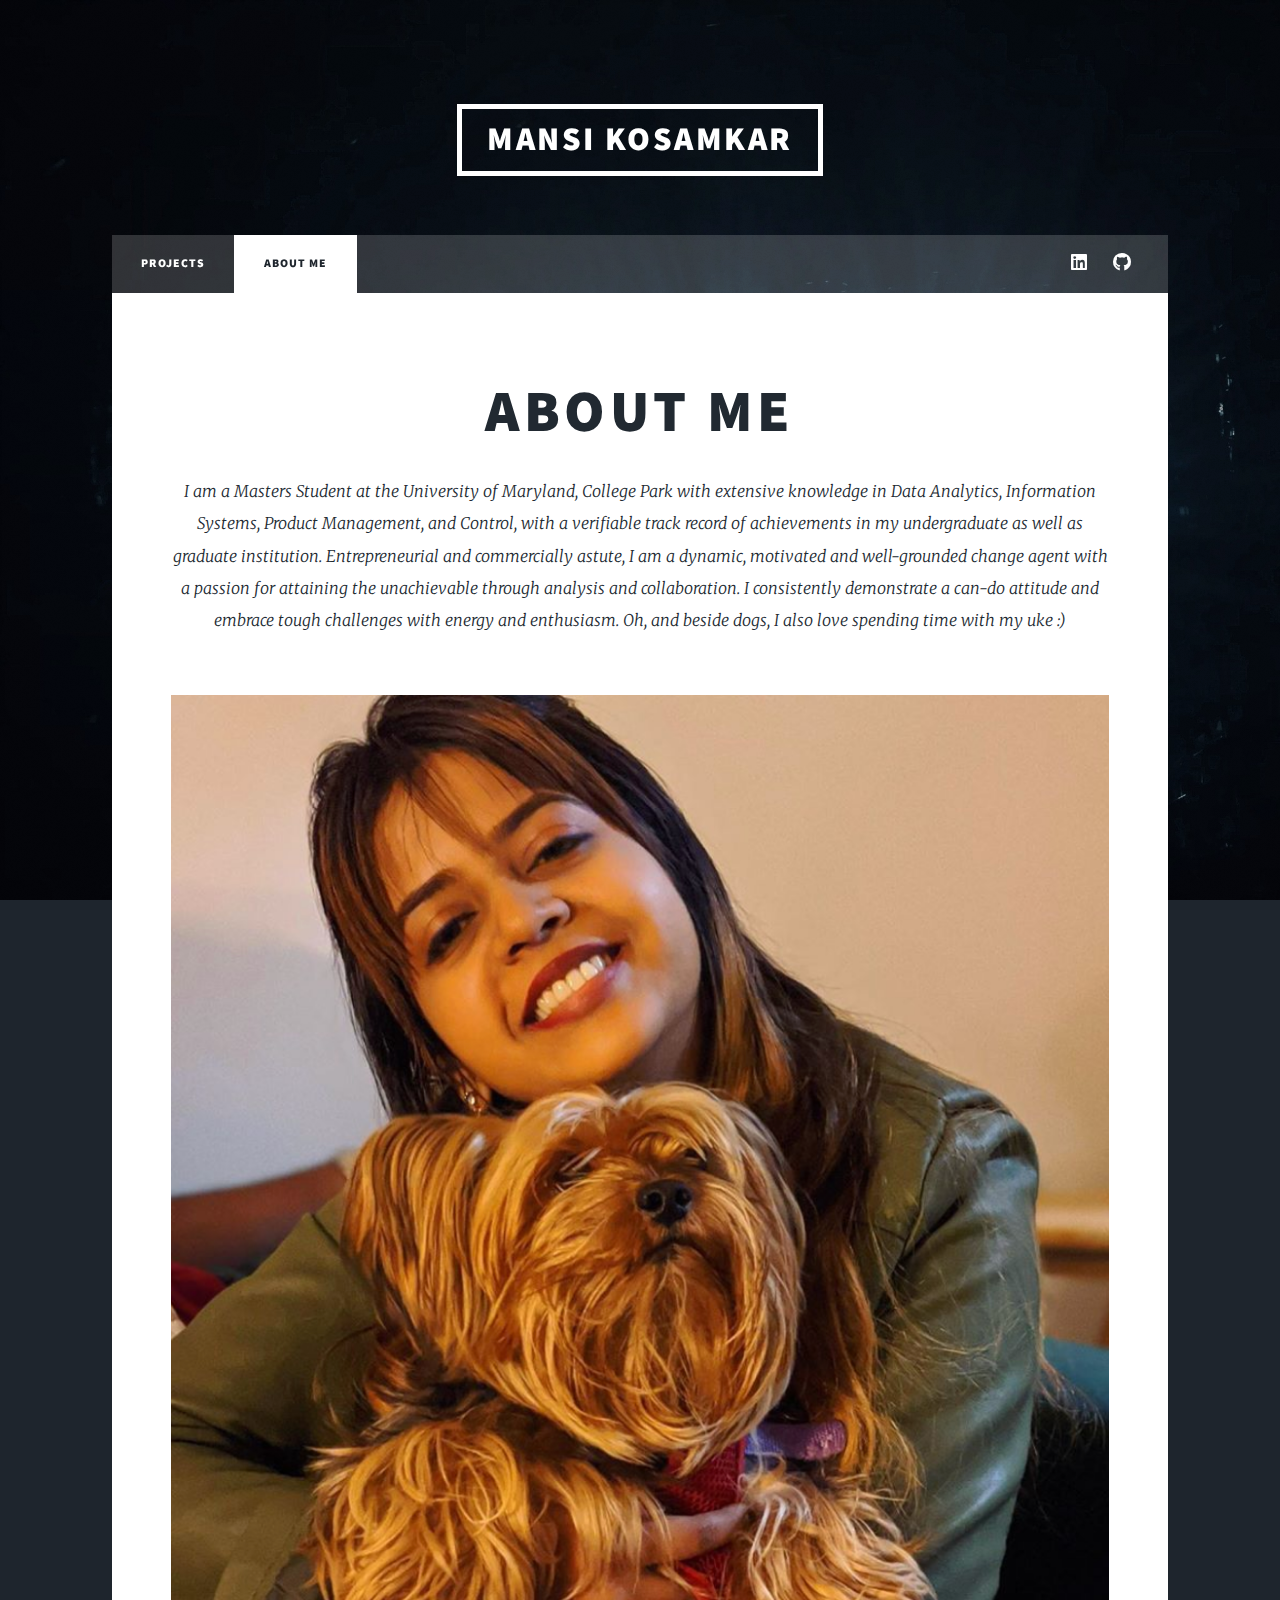
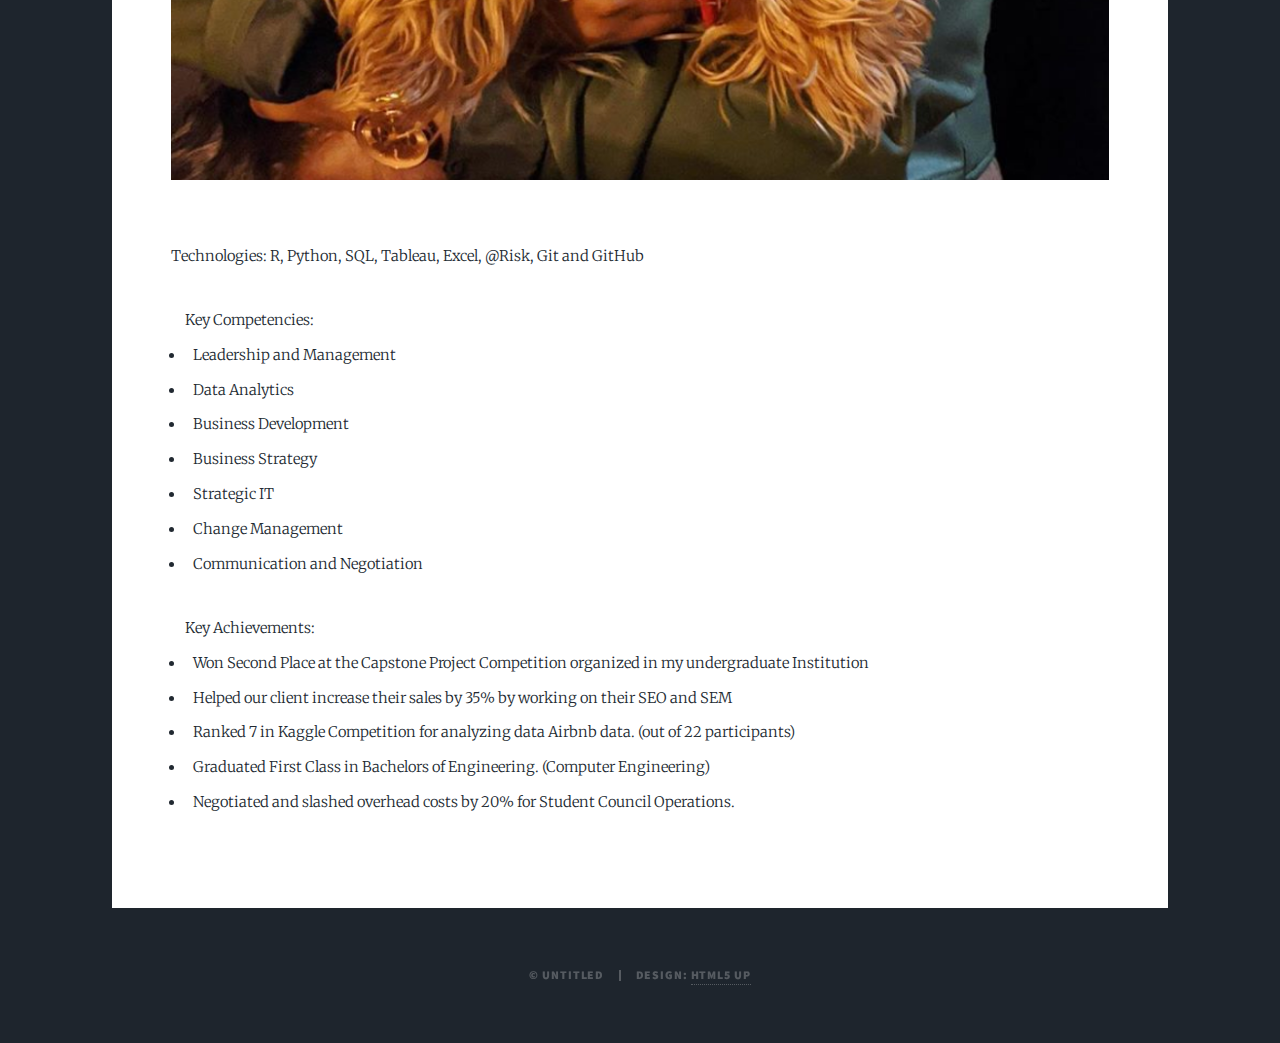
==== aboutme.html @ 4fe630ab "Moving files outside of folder" ====
<!DOCTYPE HTML>
<!--
	Massively by HTML5 UP
	html5up.net | @ajlkn
	Free for personal and commercial use under the CCA 3.0 license (html5up.net/license)
-->
<html>
	<head>
		<title>About Me</title>
		<meta charset="utf-8" />
		<meta name="viewport" content="width=device-width, initial-scale=1, user-scalable=no" />
		<link rel="stylesheet" href="assets/css/main.css" />
		<noscript><link rel="stylesheet" href="assets/css/noscript.css" /></noscript>
	</head>
	<body class="is-preload">

		<!-- Wrapper -->
			<div id="wrapper">

				<!-- Header -->
					<header id="header">
						<a href="index.html" class="logo">Mansi Kosamkar</a>
					</header>

				<!-- Nav -->
					<nav id="nav">
						<ul class="links">
							<li><a href="index.html">Projects</a></li>
							<li class="active"><a href="aboutme.html">About Me</a></li>
							
						</ul>
						<ul class="icons">
							
							<li><a href="https://www.linkedin.com/in/mansi-kosamkar/" class="icon brands fa-linkedin"><span class="label">LinkedIn</span></a></li>
							<li><a href="https://github.com/kosamkarmansi" class="icon brands fa-github"><span class="label">GitHub</span></a></li>
						</ul>
					</nav>

				<!-- Main -->
					<div id="main">

						<!-- Post -->
							<section class="post">
								<header class="major">
									
									<h1>About Me<br />
									</h1>
									<p>I am a Masters Student at the University of Maryland, College Park with extensive knowledge in Data Analytics, Information Systems, Product Management, and Control, with a verifiable track record of achievements in my undergraduate as well as graduate institution.

									Entrepreneurial and commercially astute, I am a dynamic, motivated and well-grounded change agent with a passion for attaining the unachievable through analysis and collaboration.
										
									I consistently demonstrate a can-do attitude and embrace tough challenges with energy and enthusiasm. Oh, and beside dogs, I also love spending time with my uke :)</p>
										
									</p>
								</header>
								<div class="image main"><img src="images/pic07.png" alt=""  /></div>
								<p>
									Technologies:
									R, Python, SQL, Tableau, Excel, @Risk, Git and GitHub</br>

									<ul>
										Key Competencies:
									<li>Leadership and Management</li>
									<li>Data Analytics</li>
									<li>Business Development</li>
									<li>Business Strategy</li>
									<li>Strategic IT</li>
									<li>Change Management</li>
									<li>Communication and Negotiation</li>
									</ul>

								

									<ul>
									Key Achievements:</br>
									<li>Won Second Place at the Capstone Project Competition organized in my undergraduate Institution</li>
									<li>Helped our client increase their sales by 35% by working on their SEO and SEM </li>
									<li>Ranked 7 in Kaggle Competition for analyzing data Airbnb data. (out of 22 participants)</li>
									<li>Graduated First Class in Bachelors of Engineering. (Computer Engineering)</li>
									<li>Negotiated and slashed overhead costs by 20% for Student Council Operations.</li>
									
									</ul>
									
									</p>
							</section>

					</div>

				<!-- Footer -->
					<footer id="footer">
						
					</footer>

				<!-- Copyright -->
					<div id="copyright">
						<ul><li>&copy; Untitled</li><li>Design: <a href="https://html5up.net">HTML5 UP</a></li></ul>
					</div>

			</div>

		<!-- Scripts -->
			<script src="assets/js/jquery.min.js"></script>
			<script src="assets/js/jquery.scrollex.min.js"></script>
			<script src="assets/js/jquery.scrolly.min.js"></script>
			<script src="assets/js/browser.min.js"></script>
			<script src="assets/js/breakpoints.min.js"></script>
			<script src="assets/js/util.js"></script>
			<script src="assets/js/main.js"></script>

	</body>
</html>
---- assets/css/main.css ----
@import url(fontawesome-all.min.css);
@import url("https://fonts.googleapis.com/css?family=Merriweather:300,700,300italic,700italic|Source+Sans+Pro:900");

/*
	Massively by HTML5 UP
	html5up.net | @ajlkn
	Free for personal and commercial use under the CCA 3.0 license (html5up.net/license)
*/

html, body, div, span, applet, object,
iframe, h1, h2, h3, h4, h5, h6, p, blockquote,
pre, a, abbr, acronym, address, big, cite,
code, del, dfn, em, img, ins, kbd, q, s, samp,
small, strike, strong, sub, sup, tt, var, b,
u, i, center, dl, dt, dd, ol, ul, li, fieldset,
form, label, legend, table, caption, tbody,
tfoot, thead, tr, th, td, article, aside,
canvas, details, embed, figure, figcaption,
footer, header, hgroup, menu, nav, output, ruby,
section, summary, time, mark, audio, video {
	margin: 0;
	padding: 0;
	border: 0;
	font-size: 100%;
	font: inherit;
	vertical-align: baseline;}

article, aside, details, figcaption, figure,
footer, header, hgroup, menu, nav, section {
	display: block;}

body {
	line-height: 1;
}

ol, ul {
	list-style: none;
}

blockquote, q {
	quotes: none;
}

	blockquote:before, blockquote:after, q:before, q:after {
		content: '';
		content: none;
	}

table {
	border-collapse: collapse;
	border-spacing: 0;
}

body {
	-webkit-text-size-adjust: none;
}

mark {
	background-color: transparent;
	color: inherit;
}

input::-moz-focus-inner {
	border: 0;
	padding: 0;
}

input, select, textarea {
	-moz-appearance: none;
	-webkit-appearance: none;
	-ms-appearance: none;
	appearance: none;
}

/* Basic */

	@-ms-viewport {
		width: device-width;
	}

	body {
		-ms-overflow-style: scrollbar;
	}

	@media screen and (max-width: 480px) {

		html, body {
			min-width: 320px;
		}

	}

	html {
		box-sizing: border-box;
	}

	*, *:before, *:after {
		box-sizing: inherit;
	}

	body {
		background-color: #1e252d;
	}

		body.is-preload *, body.is-preload *:before, body.is-preload *:after {
			-moz-animation: none !important;
			-webkit-animation: none !important;
			-ms-animation: none !important;
			animation: none !important;
			-moz-transition: none !important;
			-webkit-transition: none !important;
			-ms-transition: none !important;
			transition: none !important;
		}

/* Type */

	html {
		font-size: 16pt;
	}

		@media screen and (max-width: 1680px) {

			html {
				font-size: 12pt;
			}

		}

		@media screen and (max-width: 1280px) {

			html {
				font-size: 11pt;
			}

		}

		@media screen and (max-width: 360px) {

			html {
				font-size: 10pt;
			}

		}

	body {
		color: #212931;
	}

	body, input, select, textarea {
		font-family: "Merriweather", Georgia, serif;
		font-weight: 300;
		font-size: 1rem;
		line-height: 2.375;
	}

	a {
		-moz-transition: color 0.2s ease-in-out, background-color 0.2s ease-in-out, border-color 0.2s ease-in-out, box-shadow 0.2s ease-in-out;
		-webkit-transition: color 0.2s ease-in-out, background-color 0.2s ease-in-out, border-color 0.2s ease-in-out, box-shadow 0.2s ease-in-out;
		-ms-transition: color 0.2s ease-in-out, background-color 0.2s ease-in-out, border-color 0.2s ease-in-out, box-shadow 0.2s ease-in-out;
		transition: color 0.2s ease-in-out, background-color 0.2s ease-in-out, border-color 0.2s ease-in-out, box-shadow 0.2s ease-in-out;
		border-bottom: dotted 1px;
		text-decoration: none;
	}

		a:hover {
			border-bottom-color: transparent;
		}

	strong, b {
		font-weight: 600;
	}

	em, i {
		font-style: italic;
	}

	p {
		text-align: justify;
		margin: 0 0 2rem 0;
	}

	h1, h2, h3, h4, h5, h6 {
		font-family: "Source Sans Pro", Helvetica, sans-serif;
		font-weight: 900;
		line-height: 1.5;
		letter-spacing: 0.075em;
		text-transform: uppercase;
		margin: 0 0 1rem 0;
	}

		h1 a, h2 a, h3 a, h4 a, h5 a, h6 a {
			border-bottom: 0;
			color: inherit;
			text-decoration: none;
		}

	h1 {
		font-size: 4rem;
		line-height: 1.1;
		margin: 0 0 2rem 0;
	}

	h2 {
		font-size: 1.75rem;
		line-height: 1.3;
		margin: 0 0 1.5rem 0;
	}

	h3 {
		font-size: 1.25rem;
		margin: 0 0 1.5rem 0;
	}

	h4 {
		font-size: 1rem;
	}

	h5 {
		font-size: 0.9rem;
	}

	h6 {
		font-size: 0.8rem;
	}

	sub {
		font-size: 0.8rem;
		position: relative;
		top: 0.5rem;
	}

	sup {
		font-size: 0.8rem;
		position: relative;
		top: -0.5rem;
	}

	blockquote {
		border-left: solid 4px;
		font-style: italic;
		margin: 0 0 2rem 0;
		padding: 0.5rem 0 0.5rem 2rem;
	}

	code {
		border: solid 2px;
		font-family: "Courier New", monospace;
		font-size: 0.9rem;
		margin: 0 0.25rem;
		padding: 0.25rem 0.65rem;
	}

	pre {
		-webkit-overflow-scrolling: touch;
		font-family: "Courier New", monospace;
		font-size: 0.9rem;
		margin: 0 0 2rem 0;
	}

		pre code {
			display: block;
			line-height: 1.75;
			padding: 1rem 1.5rem;
			overflow-x: auto;
		}

	hr {
		border: 0;
		border-bottom: solid 2px;
		margin: 3rem 0;
	}

		hr.major {
			margin: 5rem 0;
		}

	.align-left {
		text-align: left;
	}

	.align-center {
		text-align: center;
	}

	.align-right {
		text-align: right;
	}

	input, select, textarea {
		color: #212931;
	}

	a {
		color: #212931;
		border-bottom-color: rgba(33, 41, 49, 0.5);
	}

		a:hover {
			border-bottom-color: transparent;
			color: #18bfef !important;
		}

	strong, b {
		color: #212931;
	}

	h1, h2, h3, h4, h5, h6 {
		color: #212931;
	}

	blockquote {
		border-left-color: #eeeeee;
	}

	code {
		background: rgba(220, 220, 220, 0.25);
		border-color: #eeeeee;
	}

	hr {
		border-bottom-color: #eeeeee;
	}

/* Row */

	.row {
		display: flex;
		flex-wrap: wrap;
		box-sizing: border-box;
		align-items: stretch;
	}

		.row > * {
			box-sizing: border-box;
		}

		.row.gtr-uniform > * > :last-child {
			margin-bottom: 0;
		}

		.row.aln-left {
			justify-content: flex-start;
		}

		.row.aln-center {
			justify-content: center;
		}

		.row.aln-right {
			justify-content: flex-end;
		}

		.row.aln-top {
			align-items: flex-start;
		}

		.row.aln-middle {
			align-items: center;
		}

		.row.aln-bottom {
			align-items: flex-end;
		}

		.row > .imp {
			order: -1;
		}

		.row > .col-1 {
			width: 8.33333%;
		}

		.row > .off-1 {
			margin-left: 8.33333%;
		}

		.row > .col-2 {
			width: 16.66667%;
		}

		.row > .off-2 {
			margin-left: 16.66667%;
		}

		.row > .col-3 {
			width: 25%;
		}

		.row > .off-3 {
			margin-left: 25%;
		}

		.row > .col-4 {
			width: 33.33333%;
		}

		.row > .off-4 {
			margin-left: 33.33333%;
		}

		.row > .col-5 {
			width: 41.66667%;
		}

		.row > .off-5 {
			margin-left: 41.66667%;
		}

		.row > .col-6 {
			width: 50%;
		}

		.row > .off-6 {
			margin-left: 50%;
		}

		.row > .col-7 {
			width: 58.33333%;
		}

		.row > .off-7 {
			margin-left: 58.33333%;
		}

		.row > .col-8 {
			width: 66.66667%;
		}

		.row > .off-8 {
			margin-left: 66.66667%;
		}

		.row > .col-9 {
			width: 75%;
		}

		.row > .off-9 {
			margin-left: 75%;
		}

		.row > .col-10 {
			width: 83.33333%;
		}

		.row > .off-10 {
			margin-left: 83.33333%;
		}

		.row > .col-11 {
			width: 91.66667%;
		}

		.row > .off-11 {
			margin-left: 91.66667%;
		}

		.row > .col-12 {
			width: 100%;
		}

		.row > .off-12 {
			margin-left: 100%;
		}

		.row.gtr-0 {
			margin-top: 0;
			margin-left: 0rem;
		}

			.row.gtr-0 > * {
				padding: 0 0 0 0rem;
			}

			.row.gtr-0.gtr-uniform {
				margin-top: 0rem;
			}

				.row.gtr-0.gtr-uniform > * {
					padding-top: 0rem;
				}

		.row.gtr-25 {
			margin-top: 0;
			margin-left: -0.375rem;
		}

			.row.gtr-25 > * {
				padding: 0 0 0 0.375rem;
			}

			.row.gtr-25.gtr-uniform {
				margin-top: -0.375rem;
			}

				.row.gtr-25.gtr-uniform > * {
					padding-top: 0.375rem;
				}

		.row.gtr-50 {
			margin-top: 0;
			margin-left: -0.75rem;
		}

			.row.gtr-50 > * {
				padding: 0 0 0 0.75rem;
			}

			.row.gtr-50.gtr-uniform {
				margin-top: -0.75rem;
			}

				.row.gtr-50.gtr-uniform > * {
					padding-top: 0.75rem;
				}

		.row {
			margin-top: 0;
			margin-left: -1.5rem;
		}

			.row > * {
				padding: 0 0 0 1.5rem;
			}

			.row.gtr-uniform {
				margin-top: -1.5rem;
			}

				.row.gtr-uniform > * {
					padding-top: 1.5rem;
				}

		.row.gtr-150 {
			margin-top: 0;
			margin-left: -2.25rem;
		}

			.row.gtr-150 > * {
				padding: 0 0 0 2.25rem;
			}

			.row.gtr-150.gtr-uniform {
				margin-top: -2.25rem;
			}

				.row.gtr-150.gtr-uniform > * {
					padding-top: 2.25rem;
				}

		.row.gtr-200 {
			margin-top: 0;
			margin-left: -3rem;
		}

			.row.gtr-200 > * {
				padding: 0 0 0 3rem;
			}

			.row.gtr-200.gtr-uniform {
				margin-top: -3rem;
			}

				.row.gtr-200.gtr-uniform > * {
					padding-top: 3rem;
				}

		@media screen and (max-width: 1680px) {

			.row {
				display: flex;
				flex-wrap: wrap;
				box-sizing: border-box;
				align-items: stretch;
			}

				.row > * {
					box-sizing: border-box;
				}

				.row.gtr-uniform > * > :last-child {
					margin-bottom: 0;
				}

				.row.aln-left {
					justify-content: flex-start;
				}

				.row.aln-center {
					justify-content: center;
				}

				.row.aln-right {
					justify-content: flex-end;
				}

				.row.aln-top {
					align-items: flex-start;
				}

				.row.aln-middle {
					align-items: center;
				}

				.row.aln-bottom {
					align-items: flex-end;
				}

				.row > .imp-xlarge {
					order: -1;
				}

				.row > .col-1-xlarge {
					width: 8.33333%;
				}

				.row > .off-1-xlarge {
					margin-left: 8.33333%;
				}

				.row > .col-2-xlarge {
					width: 16.66667%;
				}

				.row > .off-2-xlarge {
					margin-left: 16.66667%;
				}

				.row > .col-3-xlarge {
					width: 25%;
				}

				.row > .off-3-xlarge {
					margin-left: 25%;
				}

				.row > .col-4-xlarge {
					width: 33.33333%;
				}

				.row > .off-4-xlarge {
					margin-left: 33.33333%;
				}

				.row > .col-5-xlarge {
					width: 41.66667%;
				}

				.row > .off-5-xlarge {
					margin-left: 41.66667%;
				}

				.row > .col-6-xlarge {
					width: 50%;
				}

				.row > .off-6-xlarge {
					margin-left: 50%;
				}

				.row > .col-7-xlarge {
					width: 58.33333%;
				}

				.row > .off-7-xlarge {
					margin-left: 58.33333%;
				}

				.row > .col-8-xlarge {
					width: 66.66667%;
				}

				.row > .off-8-xlarge {
					margin-left: 66.66667%;
				}

				.row > .col-9-xlarge {
					width: 75%;
				}

				.row > .off-9-xlarge {
					margin-left: 75%;
				}

				.row > .col-10-xlarge {
					width: 83.33333%;
				}

				.row > .off-10-xlarge {
					margin-left: 83.33333%;
				}

				.row > .col-11-xlarge {
					width: 91.66667%;
				}

				.row > .off-11-xlarge {
					margin-left: 91.66667%;
				}

				.row > .col-12-xlarge {
					width: 100%;
				}

				.row > .off-12-xlarge {
					margin-left: 100%;
				}

				.row.gtr-0 {
					margin-top: 0;
					margin-left: 0rem;
				}

					.row.gtr-0 > * {
						padding: 0 0 0 0rem;
					}

					.row.gtr-0.gtr-uniform {
						margin-top: 0rem;
					}

						.row.gtr-0.gtr-uniform > * {
							padding-top: 0rem;
						}

				.row.gtr-25 {
					margin-top: 0;
					margin-left: -0.375rem;
				}

					.row.gtr-25 > * {
						padding: 0 0 0 0.375rem;
					}

					.row.gtr-25.gtr-uniform {
						margin-top: -0.375rem;
					}

						.row.gtr-25.gtr-uniform > * {
							padding-top: 0.375rem;
						}

				.row.gtr-50 {
					margin-top: 0;
					margin-left: -0.75rem;
				}

					.row.gtr-50 > * {
						padding: 0 0 0 0.75rem;
					}

					.row.gtr-50.gtr-uniform {
						margin-top: -0.75rem;
					}

						.row.gtr-50.gtr-uniform > * {
							padding-top: 0.75rem;
						}

				.row {
					margin-top: 0;
					margin-left: -1.5rem;
				}

					.row > * {
						padding: 0 0 0 1.5rem;
					}

					.row.gtr-uniform {
						margin-top: -1.5rem;
					}

						.row.gtr-uniform > * {
							padding-top: 1.5rem;
						}

				.row.gtr-150 {
					margin-top: 0;
					margin-left: -2.25rem;
				}

					.row.gtr-150 > * {
						padding: 0 0 0 2.25rem;
					}

					.row.gtr-150.gtr-uniform {
						margin-top: -2.25rem;
					}

						.row.gtr-150.gtr-uniform > * {
							padding-top: 2.25rem;
						}

				.row.gtr-200 {
					margin-top: 0;
					margin-left: -3rem;
				}

					.row.gtr-200 > * {
						padding: 0 0 0 3rem;
					}

					.row.gtr-200.gtr-uniform {
						margin-top: -3rem;
					}

						.row.gtr-200.gtr-uniform > * {
							padding-top: 3rem;
						}

		}

		@media screen and (max-width: 1280px) {

			.row {
				display: flex;
				flex-wrap: wrap;
				box-sizing: border-box;
				align-items: stretch;
			}

				.row > * {
					box-sizing: border-box;
				}

				.row.gtr-uniform > * > :last-child {
					margin-bottom: 0;
				}

				.row.aln-left {
					justify-content: flex-start;
				}

				.row.aln-center {
					justify-content: center;
				}

				.row.aln-right {
					justify-content: flex-end;
				}

				.row.aln-top {
					align-items: flex-start;
				}

				.row.aln-middle {
					align-items: center;
				}

				.row.aln-bottom {
					align-items: flex-end;
				}

				.row > .imp-large {
					order: -1;
				}

				.row > .col-1-large {
					width: 8.33333%;
				}

				.row > .off-1-large {
					margin-left: 8.33333%;
				}

				.row > .col-2-large {
					width: 16.66667%;
				}

				.row > .off-2-large {
					margin-left: 16.66667%;
				}

				.row > .col-3-large {
					width: 25%;
				}

				.row > .off-3-large {
					margin-left: 25%;
				}

				.row > .col-4-large {
					width: 33.33333%;
				}

				.row > .off-4-large {
					margin-left: 33.33333%;
				}

				.row > .col-5-large {
					width: 41.66667%;
				}

				.row > .off-5-large {
					margin-left: 41.66667%;
				}

				.row > .col-6-large {
					width: 50%;
				}

				.row > .off-6-large {
					margin-left: 50%;
				}

				.row > .col-7-large {
					width: 58.33333%;
				}

				.row > .off-7-large {
					margin-left: 58.33333%;
				}

				.row > .col-8-large {
					width: 66.66667%;
				}

				.row > .off-8-large {
					margin-left: 66.66667%;
				}

				.row > .col-9-large {
					width: 75%;
				}

				.row > .off-9-large {
					margin-left: 75%;
				}

				.row > .col-10-large {
					width: 83.33333%;
				}

				.row > .off-10-large {
					margin-left: 83.33333%;
				}

				.row > .col-11-large {
					width: 91.66667%;
				}

				.row > .off-11-large {
					margin-left: 91.66667%;
				}

				.row > .col-12-large {
					width: 100%;
				}

				.row > .off-12-large {
					margin-left: 100%;
				}

				.row.gtr-0 {
					margin-top: 0;
					margin-left: 0rem;
				}

					.row.gtr-0 > * {
						padding: 0 0 0 0rem;
					}

					.row.gtr-0.gtr-uniform {
						margin-top: 0rem;
					}

						.row.gtr-0.gtr-uniform > * {
							padding-top: 0rem;
						}

				.row.gtr-25 {
					margin-top: 0;
					margin-left: -0.375rem;
				}

					.row.gtr-25 > * {
						padding: 0 0 0 0.375rem;
					}

					.row.gtr-25.gtr-uniform {
						margin-top: -0.375rem;
					}

						.row.gtr-25.gtr-uniform > * {
							padding-top: 0.375rem;
						}

				.row.gtr-50 {
					margin-top: 0;
					margin-left: -0.75rem;
				}

					.row.gtr-50 > * {
						padding: 0 0 0 0.75rem;
					}

					.row.gtr-50.gtr-uniform {
						margin-top: -0.75rem;
					}

						.row.gtr-50.gtr-uniform > * {
							padding-top: 0.75rem;
						}

				.row {
					margin-top: 0;
					margin-left: -1.5rem;
				}

					.row > * {
						padding: 0 0 0 1.5rem;
					}

					.row.gtr-uniform {
						margin-top: -1.5rem;
					}

						.row.gtr-uniform > * {
							padding-top: 1.5rem;
						}

				.row.gtr-150 {
					margin-top: 0;
					margin-left: -2.25rem;
				}

					.row.gtr-150 > * {
						padding: 0 0 0 2.25rem;
					}

					.row.gtr-150.gtr-uniform {
						margin-top: -2.25rem;
					}

						.row.gtr-150.gtr-uniform > * {
							padding-top: 2.25rem;
						}

				.row.gtr-200 {
					margin-top: 0;
					margin-left: -3rem;
				}

					.row.gtr-200 > * {
						padding: 0 0 0 3rem;
					}

					.row.gtr-200.gtr-uniform {
						margin-top: -3rem;
					}

						.row.gtr-200.gtr-uniform > * {
							padding-top: 3rem;
						}

		}

		@media screen and (max-width: 980px) {

			.row {
				display: flex;
				flex-wrap: wrap;
				box-sizing: border-box;
				align-items: stretch;
			}

				.row > * {
					box-sizing: border-box;
				}

				.row.gtr-uniform > * > :last-child {
					margin-bottom: 0;
				}

				.row.aln-left {
					justify-content: flex-start;
				}

				.row.aln-center {
					justify-content: center;
				}

				.row.aln-right {
					justify-content: flex-end;
				}

				.row.aln-top {
					align-items: flex-start;
				}

				.row.aln-middle {
					align-items: center;
				}

				.row.aln-bottom {
					align-items: flex-end;
				}

				.row > .imp-medium {
					order: -1;
				}

				.row > .col-1-medium {
					width: 8.33333%;
				}

				.row > .off-1-medium {
					margin-left: 8.33333%;
				}

				.row > .col-2-medium {
					width: 16.66667%;
				}

				.row > .off-2-medium {
					margin-left: 16.66667%;
				}

				.row > .col-3-medium {
					width: 25%;
				}

				.row > .off-3-medium {
					margin-left: 25%;
				}

				.row > .col-4-medium {
					width: 33.33333%;
				}

				.row > .off-4-medium {
					margin-left: 33.33333%;
				}

				.row > .col-5-medium {
					width: 41.66667%;
				}

				.row > .off-5-medium {
					margin-left: 41.66667%;
				}

				.row > .col-6-medium {
					width: 50%;
				}

				.row > .off-6-medium {
					margin-left: 50%;
				}

				.row > .col-7-medium {
					width: 58.33333%;
				}

				.row > .off-7-medium {
					margin-left: 58.33333%;
				}

				.row > .col-8-medium {
					width: 66.66667%;
				}

				.row > .off-8-medium {
					margin-left: 66.66667%;
				}

				.row > .col-9-medium {
					width: 75%;
				}

				.row > .off-9-medium {
					margin-left: 75%;
				}

				.row > .col-10-medium {
					width: 83.33333%;
				}

				.row > .off-10-medium {
					margin-left: 83.33333%;
				}

				.row > .col-11-medium {
					width: 91.66667%;
				}

				.row > .off-11-medium {
					margin-left: 91.66667%;
				}

				.row > .col-12-medium {
					width: 100%;
				}

				.row > .off-12-medium {
					margin-left: 100%;
				}

				.row.gtr-0 {
					margin-top: 0;
					margin-left: 0rem;
				}

					.row.gtr-0 > * {
						padding: 0 0 0 0rem;
					}

					.row.gtr-0.gtr-uniform {
						margin-top: 0rem;
					}

						.row.gtr-0.gtr-uniform > * {
							padding-top: 0rem;
						}

				.row.gtr-25 {
					margin-top: 0;
					margin-left: -0.375rem;
				}

					.row.gtr-25 > * {
						padding: 0 0 0 0.375rem;
					}

					.row.gtr-25.gtr-uniform {
						margin-top: -0.375rem;
					}

						.row.gtr-25.gtr-uniform > * {
							padding-top: 0.375rem;
						}

				.row.gtr-50 {
					margin-top: 0;
					margin-left: -0.75rem;
				}

					.row.gtr-50 > * {
						padding: 0 0 0 0.75rem;
					}

					.row.gtr-50.gtr-uniform {
						margin-top: -0.75rem;
					}

						.row.gtr-50.gtr-uniform > * {
							padding-top: 0.75rem;
						}

				.row {
					margin-top: 0;
					margin-left: -1.5rem;
				}

					.row > * {
						padding: 0 0 0 1.5rem;
					}

					.row.gtr-uniform {
						margin-top: -1.5rem;
					}

						.row.gtr-uniform > * {
							padding-top: 1.5rem;
						}

				.row.gtr-150 {
					margin-top: 0;
					margin-left: -2.25rem;
				}

					.row.gtr-150 > * {
						padding: 0 0 0 2.25rem;
					}

					.row.gtr-150.gtr-uniform {
						margin-top: -2.25rem;
					}

						.row.gtr-150.gtr-uniform > * {
							padding-top: 2.25rem;
						}

				.row.gtr-200 {
					margin-top: 0;
					margin-left: -3rem;
				}

					.row.gtr-200 > * {
						padding: 0 0 0 3rem;
					}

					.row.gtr-200.gtr-uniform {
						margin-top: -3rem;
					}

						.row.gtr-200.gtr-uniform > * {
							padding-top: 3rem;
						}

		}

		@media screen and (max-width: 736px) {

			.row {
				display: flex;
				flex-wrap: wrap;
				box-sizing: border-box;
				align-items: stretch;
			}

				.row > * {
					box-sizing: border-box;
				}

				.row.gtr-uniform > * > :last-child {
					margin-bottom: 0;
				}

				.row.aln-left {
					justify-content: flex-start;
				}

				.row.aln-center {
					justify-content: center;
				}

				.row.aln-right {
					justify-content: flex-end;
				}

				.row.aln-top {
					align-items: flex-start;
				}

				.row.aln-middle {
					align-items: center;
				}

				.row.aln-bottom {
					align-items: flex-end;
				}

				.row > .imp-small {
					order: -1;
				}

				.row > .col-1-small {
					width: 8.33333%;
				}

				.row > .off-1-small {
					margin-left: 8.33333%;
				}

				.row > .col-2-small {
					width: 16.66667%;
				}

				.row > .off-2-small {
					margin-left: 16.66667%;
				}

				.row > .col-3-small {
					width: 25%;
				}

				.row > .off-3-small {
					margin-left: 25%;
				}

				.row > .col-4-small {
					width: 33.33333%;
				}

				.row > .off-4-small {
					margin-left: 33.33333%;
				}

				.row > .col-5-small {
					width: 41.66667%;
				}

				.row > .off-5-small {
					margin-left: 41.66667%;
				}

				.row > .col-6-small {
					width: 50%;
				}

				.row > .off-6-small {
					margin-left: 50%;
				}

				.row > .col-7-small {
					width: 58.33333%;
				}

				.row > .off-7-small {
					margin-left: 58.33333%;
				}

				.row > .col-8-small {
					width: 66.66667%;
				}

				.row > .off-8-small {
					margin-left: 66.66667%;
				}

				.row > .col-9-small {
					width: 75%;
				}

				.row > .off-9-small {
					margin-left: 75%;
				}

				.row > .col-10-small {
					width: 83.33333%;
				}

				.row > .off-10-small {
					margin-left: 83.33333%;
				}

				.row > .col-11-small {
					width: 91.66667%;
				}

				.row > .off-11-small {
					margin-left: 91.66667%;
				}

				.row > .col-12-small {
					width: 100%;
				}

				.row > .off-12-small {
					margin-left: 100%;
				}

				.row.gtr-0 {
					margin-top: 0;
					margin-left: 0rem;
				}

					.row.gtr-0 > * {
						padding: 0 0 0 0rem;
					}

					.row.gtr-0.gtr-uniform {
						margin-top: 0rem;
					}

						.row.gtr-0.gtr-uniform > * {
							padding-top: 0rem;
						}

				.row.gtr-25 {
					margin-top: 0;
					margin-left: -0.375rem;
				}

					.row.gtr-25 > * {
						padding: 0 0 0 0.375rem;
					}

					.row.gtr-25.gtr-uniform {
						margin-top: -0.375rem;
					}

						.row.gtr-25.gtr-uniform > * {
							padding-top: 0.375rem;
						}

				.row.gtr-50 {
					margin-top: 0;
					margin-left: -0.75rem;
				}

					.row.gtr-50 > * {
						padding: 0 0 0 0.75rem;
					}

					.row.gtr-50.gtr-uniform {
						margin-top: -0.75rem;
					}

						.row.gtr-50.gtr-uniform > * {
							padding-top: 0.75rem;
						}

				.row {
					margin-top: 0;
					margin-left: -1.5rem;
				}

					.row > * {
						padding: 0 0 0 1.5rem;
					}

					.row.gtr-uniform {
						margin-top: -1.5rem;
					}

						.row.gtr-uniform > * {
							padding-top: 1.5rem;
						}

				.row.gtr-150 {
					margin-top: 0;
					margin-left: -2.25rem;
				}

					.row.gtr-150 > * {
						padding: 0 0 0 2.25rem;
					}

					.row.gtr-150.gtr-uniform {
						margin-top: -2.25rem;
					}

						.row.gtr-150.gtr-uniform > * {
							padding-top: 2.25rem;
						}

				.row.gtr-200 {
					margin-top: 0;
					margin-left: -3rem;
				}

					.row.gtr-200 > * {
						padding: 0 0 0 3rem;
					}

					.row.gtr-200.gtr-uniform {
						margin-top: -3rem;
					}

						.row.gtr-200.gtr-uniform > * {
							padding-top: 3rem;
						}

		}

		@media screen and (max-width: 480px) {

			.row {
				display: flex;
				flex-wrap: wrap;
				box-sizing: border-box;
				align-items: stretch;
			}

				.row > * {
					box-sizing: border-box;
				}

				.row.gtr-uniform > * > :last-child {
					margin-bottom: 0;
				}

				.row.aln-left {
					justify-content: flex-start;
				}

				.row.aln-center {
					justify-content: center;
				}

				.row.aln-right {
					justify-content: flex-end;
				}

				.row.aln-top {
					align-items: flex-start;
				}

				.row.aln-middle {
					align-items: center;
				}

				.row.aln-bottom {
					align-items: flex-end;
				}

				.row > .imp-xsmall {
					order: -1;
				}

				.row > .col-1-xsmall {
					width: 8.33333%;
				}

				.row > .off-1-xsmall {
					margin-left: 8.33333%;
				}

				.row > .col-2-xsmall {
					width: 16.66667%;
				}

				.row > .off-2-xsmall {
					margin-left: 16.66667%;
				}

				.row > .col-3-xsmall {
					width: 25%;
				}

				.row > .off-3-xsmall {
					margin-left: 25%;
				}

				.row > .col-4-xsmall {
					width: 33.33333%;
				}

				.row > .off-4-xsmall {
					margin-left: 33.33333%;
				}

				.row > .col-5-xsmall {
					width: 41.66667%;
				}

				.row > .off-5-xsmall {
					margin-left: 41.66667%;
				}

				.row > .col-6-xsmall {
					width: 50%;
				}

				.row > .off-6-xsmall {
					margin-left: 50%;
				}

				.row > .col-7-xsmall {
					width: 58.33333%;
				}

				.row > .off-7-xsmall {
					margin-left: 58.33333%;
				}

				.row > .col-8-xsmall {
					width: 66.66667%;
				}

				.row > .off-8-xsmall {
					margin-left: 66.66667%;
				}

				.row > .col-9-xsmall {
					width: 75%;
				}

				.row > .off-9-xsmall {
					margin-left: 75%;
				}

				.row > .col-10-xsmall {
					width: 83.33333%;
				}

				.row > .off-10-xsmall {
					margin-left: 83.33333%;
				}

				.row > .col-11-xsmall {
					width: 91.66667%;
				}

				.row > .off-11-xsmall {
					margin-left: 91.66667%;
				}

				.row > .col-12-xsmall {
					width: 100%;
				}

				.row > .off-12-xsmall {
					margin-left: 100%;
				}

				.row.gtr-0 {
					margin-top: 0;
					margin-left: 0rem;
				}

					.row.gtr-0 > * {
						padding: 0 0 0 0rem;
					}

					.row.gtr-0.gtr-uniform {
						margin-top: 0rem;
					}

						.row.gtr-0.gtr-uniform > * {
							padding-top: 0rem;
						}

				.row.gtr-25 {
					margin-top: 0;
					margin-left: -0.375rem;
				}

					.row.gtr-25 > * {
						padding: 0 0 0 0.375rem;
					}

					.row.gtr-25.gtr-uniform {
						margin-top: -0.375rem;
					}

						.row.gtr-25.gtr-uniform > * {
							padding-top: 0.375rem;
						}

				.row.gtr-50 {
					margin-top: 0;
					margin-left: -0.75rem;
				}

					.row.gtr-50 > * {
						padding: 0 0 0 0.75rem;
					}

					.row.gtr-50.gtr-uniform {
						margin-top: -0.75rem;
					}

						.row.gtr-50.gtr-uniform > * {
							padding-top: 0.75rem;
						}

				.row {
					margin-top: 0;
					margin-left: -1.5rem;
				}

					.row > * {
						padding: 0 0 0 1.5rem;
					}

					.row.gtr-uniform {
						margin-top: -1.5rem;
					}

						.row.gtr-uniform > * {
							padding-top: 1.5rem;
						}

				.row.gtr-150 {
					margin-top: 0;
					margin-left: -2.25rem;
				}

					.row.gtr-150 > * {
						padding: 0 0 0 2.25rem;
					}

					.row.gtr-150.gtr-uniform {
						margin-top: -2.25rem;
					}

						.row.gtr-150.gtr-uniform > * {
							padding-top: 2.25rem;
						}

				.row.gtr-200 {
					margin-top: 0;
					margin-left: -3rem;
				}

					.row.gtr-200 > * {
						padding: 0 0 0 3rem;
					}

					.row.gtr-200.gtr-uniform {
						margin-top: -3rem;
					}

						.row.gtr-200.gtr-uniform > * {
							padding-top: 3rem;
						}

		}

		@media screen and (max-width: 360px) {

			.row {
				display: flex;
				flex-wrap: wrap;
				box-sizing: border-box;
				align-items: stretch;
			}

				.row > * {
					box-sizing: border-box;
				}

				.row.gtr-uniform > * > :last-child {
					margin-bottom: 0;
				}

				.row.aln-left {
					justify-content: flex-start;
				}

				.row.aln-center {
					justify-content: center;
				}

				.row.aln-right {
					justify-content: flex-end;
				}

				.row.aln-top {
					align-items: flex-start;
				}

				.row.aln-middle {
					align-items: center;
				}

				.row.aln-bottom {
					align-items: flex-end;
				}

				.row > .imp-xxsmall {
					order: -1;
				}

				.row > .col-1-xxsmall {
					width: 8.33333%;
				}

				.row > .off-1-xxsmall {
					margin-left: 8.33333%;
				}

				.row > .col-2-xxsmall {
					width: 16.66667%;
				}

				.row > .off-2-xxsmall {
					margin-left: 16.66667%;
				}

				.row > .col-3-xxsmall {
					width: 25%;
				}

				.row > .off-3-xxsmall {
					margin-left: 25%;
				}

				.row > .col-4-xxsmall {
					width: 33.33333%;
				}

				.row > .off-4-xxsmall {
					margin-left: 33.33333%;
				}

				.row > .col-5-xxsmall {
					width: 41.66667%;
				}

				.row > .off-5-xxsmall {
					margin-left: 41.66667%;
				}

				.row > .col-6-xxsmall {
					width: 50%;
				}

				.row > .off-6-xxsmall {
					margin-left: 50%;
				}

				.row > .col-7-xxsmall {
					width: 58.33333%;
				}

				.row > .off-7-xxsmall {
					margin-left: 58.33333%;
				}

				.row > .col-8-xxsmall {
					width: 66.66667%;
				}

				.row > .off-8-xxsmall {
					margin-left: 66.66667%;
				}

				.row > .col-9-xxsmall {
					width: 75%;
				}

				.row > .off-9-xxsmall {
					margin-left: 75%;
				}

				.row > .col-10-xxsmall {
					width: 83.33333%;
				}

				.row > .off-10-xxsmall {
					margin-left: 83.33333%;
				}

				.row > .col-11-xxsmall {
					width: 91.66667%;
				}

				.row > .off-11-xxsmall {
					margin-left: 91.66667%;
				}

				.row > .col-12-xxsmall {
					width: 100%;
				}

				.row > .off-12-xxsmall {
					margin-left: 100%;
				}

				.row.gtr-0 {
					margin-top: 0;
					margin-left: 0rem;
				}

					.row.gtr-0 > * {
						padding: 0 0 0 0rem;
					}

					.row.gtr-0.gtr-uniform {
						margin-top: 0rem;
					}

						.row.gtr-0.gtr-uniform > * {
							padding-top: 0rem;
						}

				.row.gtr-25 {
					margin-top: 0;
					margin-left: -0.375rem;
				}

					.row.gtr-25 > * {
						padding: 0 0 0 0.375rem;
					}

					.row.gtr-25.gtr-uniform {
						margin-top: -0.375rem;
					}

						.row.gtr-25.gtr-uniform > * {
							padding-top: 0.375rem;
						}

				.row.gtr-50 {
					margin-top: 0;
					margin-left: -0.75rem;
				}

					.row.gtr-50 > * {
						padding: 0 0 0 0.75rem;
					}

					.row.gtr-50.gtr-uniform {
						margin-top: -0.75rem;
					}

						.row.gtr-50.gtr-uniform > * {
							padding-top: 0.75rem;
						}

				.row {
					margin-top: 0;
					margin-left: -1.5rem;
				}

					.row > * {
						padding: 0 0 0 1.5rem;
					}

					.row.gtr-uniform {
						margin-top: -1.5rem;
					}

						.row.gtr-uniform > * {
							padding-top: 1.5rem;
						}

				.row.gtr-150 {
					margin-top: 0;
					margin-left: -2.25rem;
				}

					.row.gtr-150 > * {
						padding: 0 0 0 2.25rem;
					}

					.row.gtr-150.gtr-uniform {
						margin-top: -2.25rem;
					}

						.row.gtr-150.gtr-uniform > * {
							padding-top: 2.25rem;
						}

				.row.gtr-200 {
					margin-top: 0;
					margin-left: -3rem;
				}

					.row.gtr-200 > * {
						padding: 0 0 0 3rem;
					}

					.row.gtr-200.gtr-uniform {
						margin-top: -3rem;
					}

						.row.gtr-200.gtr-uniform > * {
							padding-top: 3rem;
						}

		}

/* Box */

	.box {
		border: solid 2px;
		margin-bottom: 2rem;
		padding: 1.5rem;
	}

		.box > :last-child,
		.box > :last-child > :last-child,
		.box > :last-child > :last-child > :last-child {
			margin-bottom: 0;
		}

		.box.alt {
			border: 0;
			border-radius: 0;
			padding: 0;
		}

	.box {
		border-color: #eeeeee;
	}

/* Button */

	input[type="submit"],
	input[type="reset"],
	input[type="button"],
	button,
	.button {
		-moz-appearance: none;
		-webkit-appearance: none;
		-ms-appearance: none;
		appearance: none;
		-moz-transition: background-color 0.2s ease-in-out, box-shadow 0.2s ease-in-out, color 0.2s ease-in-out;
		-webkit-transition: background-color 0.2s ease-in-out, box-shadow 0.2s ease-in-out, color 0.2s ease-in-out;
		-ms-transition: background-color 0.2s ease-in-out, box-shadow 0.2s ease-in-out, color 0.2s ease-in-out;
		transition: background-color 0.2s ease-in-out, box-shadow 0.2s ease-in-out, color 0.2s ease-in-out;
		border: 0;
		border-radius: 0;
		cursor: pointer;
		display: inline-block;
		font-family: "Source Sans Pro", Helvetica, sans-serif;
		font-size: 0.8rem;
		font-weight: 900;
		letter-spacing: 0.075em;
		height: 3rem;
		line-height: 3rem;
		padding: 0 2rem;
		text-align: center;
		text-decoration: none;
		text-transform: uppercase;
		white-space: nowrap;
	}

		input[type="submit"].icon:before,
		input[type="reset"].icon:before,
		input[type="button"].icon:before,
		button.icon:before,
		.button.icon:before {
			margin-right: 0.5rem;
		}

		input[type="submit"].icon.solo,
		input[type="reset"].icon.solo,
		input[type="button"].icon.solo,
		button.icon.solo,
		.button.icon.solo {
			position: relative;
			width: 4rem;
			height: 4rem;
			line-height: 4rem;
			border-radius: 4rem;
			text-indent: 4rem;
			overflow: hidden;
			padding: 0;
			white-space: nowrap;
		}

			input[type="submit"].icon.solo:before,
			input[type="reset"].icon.solo:before,
			input[type="button"].icon.solo:before,
			button.icon.solo:before,
			.button.icon.solo:before {
				position: absolute;
				display: block;
				top: 0;
				left: 0;
				width: inherit;
				height: inherit;
				line-height: inherit;
				font-size: 1.25rem;
				margin-right: 0;
				text-align: center;
				text-indent: 0;
			}

		input[type="submit"].fit,
		input[type="reset"].fit,
		input[type="button"].fit,
		button.fit,
		.button.fit {
			width: 100%;
		}

		input[type="submit"].small,
		input[type="reset"].small,
		input[type="button"].small,
		button.small,
		.button.small {
			font-size: 0.7rem;
			height: 2.5rem;
			line-height: 2.5rem;
			padding: 0 1.5rem;
		}

		input[type="submit"].large,
		input[type="reset"].large,
		input[type="button"].large,
		button.large,
		.button.large {
			font-size: 0.9rem;
			height: 3.5rem;
			line-height: 3.5rem;
			padding: 0 2.75rem;
		}

		@media screen and (max-width: 980px) {

			input[type="submit"],
			input[type="reset"],
			input[type="button"],
			button,
			.button {
				font-size: 0.9rem;
				height: 3.25rem;
				line-height: 3.25rem;
			}

				input[type="submit"].large,
				input[type="reset"].large,
				input[type="button"].large,
				button.large,
				.button.large {
					font-size: 1rem;
					height: 3.75rem;
					line-height: 3.75rem;
				}

		}

		input[type="submit"].disabled, input[type="submit"]:disabled,
		input[type="reset"].disabled,
		input[type="reset"]:disabled,
		input[type="button"].disabled,
		input[type="button"]:disabled,
		button.disabled,
		button:disabled,
		.button.disabled,
		.button:disabled {
			pointer-events: none;
			opacity: 0.25;
		}

	input[type="submit"],
	input[type="reset"],
	input[type="button"],
	button,
	.button {
		background-color: transparent;
		box-shadow: inset 0 0 0 2px #212931;
		color: #212931 !important;
	}

		input[type="submit"]:hover,
		input[type="reset"]:hover,
		input[type="button"]:hover,
		button:hover,
		.button:hover {
			box-shadow: inset 0 0 0 2px #18bfef;
			color: #18bfef !important;
		}

		input[type="submit"].primary,
		input[type="reset"].primary,
		input[type="button"].primary,
		button.primary,
		.button.primary {
			background-color: #212931;
			box-shadow: none;
			color: #ffffff !important;
		}

			input[type="submit"].primary:hover,
			input[type="reset"].primary:hover,
			input[type="button"].primary:hover,
			button.primary:hover,
			.button.primary:hover {
				background-color: #18bfef;
			}

/* Form */

	form {
		margin: 0 0 2rem 0;
	}

		form > :last-child {
			margin-bottom: 0;
		}

		form > .fields {
			display: -moz-flex;
			display: -webkit-flex;
			display: -ms-flex;
			display: flex;
			-moz-flex-wrap: wrap;
			-webkit-flex-wrap: wrap;
			-ms-flex-wrap: wrap;
			flex-wrap: wrap;
			width: calc(100% + 3rem);
			margin: -1.5rem 0 2rem -1.5rem;
		}

			form > .fields > .field {
				-moz-flex-grow: 0;
				-webkit-flex-grow: 0;
				-ms-flex-grow: 0;
				flex-grow: 0;
				-moz-flex-shrink: 0;
				-webkit-flex-shrink: 0;
				-ms-flex-shrink: 0;
				flex-shrink: 0;
				padding: 1.5rem 0 0 1.5rem;
				width: calc(100% - 1.5rem);
			}

				form > .fields > .field.half {
					width: calc(50% - 0.75rem);
				}

				form > .fields > .field.third {
					width: calc(100%/3 - 0.5rem);
				}

				form > .fields > .field.quarter {
					width: calc(25% - 0.375rem);
				}

		@media screen and (max-width: 480px) {

			form > .fields {
				width: calc(100% + 3rem);
				margin: -1.5rem 0 2rem -1.5rem;
			}

				form > .fields > .field {
					padding: 1.5rem 0 0 1.5rem;
					width: calc(100% - 1.5rem);
				}

					form > .fields > .field.half {
						width: calc(100% - 1.5rem);
					}

					form > .fields > .field.third {
						width: calc(100% - 1.5rem);
					}

					form > .fields > .field.quarter {
						width: calc(100% - 1.5rem);
					}

		}

	label {
		display: block;
		font-family: "Source Sans Pro", Helvetica, sans-serif;
		font-weight: 900;
		line-height: 1.5;
		letter-spacing: 0.075em;
		font-size: 0.8rem;
		text-transform: uppercase;
		margin: 0 0 0.75rem 0;
	}

		@media screen and (max-width: 980px) {

			label {
				font-size: 0.9rem;
			}

		}

	input[type="text"],
	input[type="password"],
	input[type="email"],
	select,
	textarea {
		-moz-appearance: none;
		-webkit-appearance: none;
		-ms-appearance: none;
		appearance: none;
		background: transparent;
		border-radius: 0;
		border: solid 2px;
		color: inherit;
		display: block;
		outline: 0;
		padding: 0 1rem;
		text-decoration: none;
		width: 100%;
	}

		input[type="text"]:invalid,
		input[type="password"]:invalid,
		input[type="email"]:invalid,
		select:invalid,
		textarea:invalid {
			box-shadow: none;
		}

	select {
		background-size: 1.25rem;
		background-repeat: no-repeat;
		background-position: calc(100% - 1rem) center;
		height: 3rem;
		padding-right: 3rem;
		text-overflow: ellipsis;
	}

		select:focus::-ms-value {
			background-color: transparent;
		}

		select::-ms-expand {
			display: none;
		}

	input[type="text"],
	input[type="password"],
	input[type="email"],
	select {
		height: 3rem;
	}

	textarea {
		padding: 0.75rem 1rem;
	}

	input[type="checkbox"],
	input[type="radio"] {
		-moz-appearance: none;
		-webkit-appearance: none;
		-ms-appearance: none;
		appearance: none;
		display: block;
		float: left;
		margin-right: -2rem;
		opacity: 0;
		width: 1rem;
		z-index: -1;
	}

		input[type="checkbox"] + label,
		input[type="radio"] + label {
			text-decoration: none;
			cursor: pointer;
			display: inline-block;
			font-size: 1rem;
			letter-spacing: 0;
			font-family: "Merriweather", Georgia, serif;
			text-transform: none;
			font-weight: 300;
			padding-left: 2.8rem;
			padding-right: 1rem;
			position: relative;
		}

			input[type="checkbox"] + label:before,
			input[type="radio"] + label:before {
				-moz-osx-font-smoothing: grayscale;
				-webkit-font-smoothing: antialiased;
				display: inline-block;
				font-style: normal;
				font-variant: normal;
				text-rendering: auto;
				line-height: 1;
				text-transform: none !important;
				font-family: 'Font Awesome 5 Free';
				font-weight: 900;
			}

			input[type="checkbox"] + label:before,
			input[type="radio"] + label:before {
				border-radius: 0;
				border: solid 2px;
				content: '';
				display: inline-block;
				font-size: 0.8rem;
				height: 1.8rem;
				left: 0;
				line-height: 1.65rem;
				position: absolute;
				text-align: center;
				top: -0.125rem;
				width: 1.8rem;
			}

		input[type="checkbox"]:checked + label:before,
		input[type="radio"]:checked + label:before {
			content: '\f00c';
		}

	input[type="checkbox"] + label:before {
		border-radius: 0;
	}

	input[type="radio"] + label:before {
		border-radius: 100%;
	}

	::-webkit-input-placeholder {
		opacity: 1.0;
	}

	:-moz-placeholder {
		opacity: 1.0;
	}

	::-moz-placeholder {
		opacity: 1.0;
	}

	:-ms-input-placeholder {
		opacity: 1.0;
	}

	label {
		color: #212931;
	}

	input[type="text"],
	input[type="password"],
	input[type="email"],
	select,
	textarea {
		border-color: #eeeeee;
	}

		input[type="text"]:focus,
		input[type="password"]:focus,
		input[type="email"]:focus,
		select:focus,
		textarea:focus {
			border-color: #18bfef;
		}

	select {
		background-image: url("data:image/svg+xml;charset=utf8,%3Csvg xmlns='http://www.w3.org/2000/svg' width='40' height='40' preserveAspectRatio='none' viewBox='0 0 40 40'%3E%3Cpath d='M9.4,12.3l10.4,10.4l10.4-10.4c0.2-0.2,0.5-0.4,0.9-0.4c0.3,0,0.6,0.1,0.9,0.4l3.3,3.3c0.2,0.2,0.4,0.5,0.4,0.9 c0,0.4-0.1,0.6-0.4,0.9L20.7,31.9c-0.2,0.2-0.5,0.4-0.9,0.4c-0.3,0-0.6-0.1-0.9-0.4L4.3,17.3c-0.2-0.2-0.4-0.5-0.4-0.9 c0-0.4,0.1-0.6,0.4-0.9l3.3-3.3c0.2-0.2,0.5-0.4,0.9-0.4S9.1,12.1,9.4,12.3z' fill='%23eeeeee' /%3E%3C/svg%3E");
	}

		select option {
			background-color: #ffffff;
			color: #212931;
		}

	.select-wrapper:before {
		color: #eeeeee;
	}

	input[type="checkbox"] + label,
	input[type="radio"] + label {
		color: #212931;
	}

		input[type="checkbox"] + label:before,
		input[type="radio"] + label:before {
			border-color: #eeeeee;
		}

	input[type="checkbox"]:checked + label:before,
	input[type="radio"]:checked + label:before {
		background-color: #212931;
		border-color: #212931;
		color: #ffffff;
	}

	input[type="checkbox"]:focus + label:before,
	input[type="radio"]:focus + label:before {
		border-color: #18bfef;
	}

	::-webkit-input-placeholder {
		color: #909498 !important;
	}

	:-moz-placeholder {
		color: #909498 !important;
	}

	::-moz-placeholder {
		color: #909498 !important;
	}

	:-ms-input-placeholder {
		color: #909498 !important;
	}

	.formerize-placeholder {
		color: #909498 !important;
	}

/* Icon */

	.icon {
		text-decoration: none;
		border-bottom: none;
		position: relative;
	}

		.icon:before {
			-moz-osx-font-smoothing: grayscale;
			-webkit-font-smoothing: antialiased;
			display: inline-block;
			font-style: normal;
			font-variant: normal;
			text-rendering: auto;
			line-height: 1;
			text-transform: none !important;
			font-family: 'Font Awesome 5 Free';
			font-weight: 400;
		}

		.icon > .label {
			display: none;
		}

		.icon:before {
			line-height: inherit;
		}

		.icon.solid:before {
			font-weight: 900;
		}

		.icon.brands:before {
			font-family: 'Font Awesome 5 Brands';
		}

/* Image */

	.image {
		border: 0;
		display: inline-block;
		position: relative;
	}

		.image img {
			display: block;
		}

		.image.left, .image.right {
			max-width: 40%;
		}

			.image.left img, .image.right img {
				width: 100%;
			}

		.image.left {
			float: left;
			margin: 0 2rem 2rem 0;
			top: 0.75rem;
		}

		.image.right {
			float: right;
			margin: 0 0 2rem 2rem;
			top: 0.75rem;
		}

		.image.fit {
			display: block;
			margin: 2.5rem 0;
			width: 100%;
		}

			.image.fit:first-child {
				margin-top: 0;
			}

			.image.fit img {
				width: 100%;
			}

		.image.main {
			display: block;
			margin: 4rem 0;
			width: 100%;
		}

			.image.main:first-child {
				margin-top: 0;
			}

			.image.main img {
				width: 100%;
			}

		@media screen and (max-width: 736px) {

			.image.fit {
				margin: 2rem 0;
			}

			.image.main {
				margin: 2rem 0;
			}

		}

	a.image {
		overflow: hidden;
	}

		a.image img {
			-moz-transition: -moz-transform 0.2s ease-out;
			-webkit-transition: -webkit-transform 0.2s ease-out;
			-ms-transition: -ms-transform 0.2s ease-out;
			transition: transform 0.2s ease-out;
		}

		a.image:hover img {
			-moz-transform: scale(1.05);
			-webkit-transform: scale(1.05);
			-ms-transform: scale(1.05);
			transform: scale(1.05);
		}

/* Actions */

	ul.actions {
		display: -moz-flex;
		display: -webkit-flex;
		display: -ms-flex;
		display: flex;
		cursor: default;
		list-style: none;
		margin-left: -1rem;
		padding-left: 0;
	}

		ul.actions li {
			padding: 0 0 0 1rem;
			vertical-align: middle;
		}

		ul.actions.special {
			-moz-justify-content: center;
			-webkit-justify-content: center;
			-ms-justify-content: center;
			justify-content: center;
			width: 100%;
			margin-left: 0;
		}

			ul.actions.special li:first-child {
				padding-left: 0;
			}

		ul.actions.stacked {
			-moz-flex-direction: column;
			-webkit-flex-direction: column;
			-ms-flex-direction: column;
			flex-direction: column;
			margin-left: 0;
		}

			ul.actions.stacked li {
				padding: 1.3rem 0 0 0;
			}

				ul.actions.stacked li:first-child {
					padding-top: 0;
				}

		ul.actions.fit {
			width: calc(100% + 1rem);
		}

			ul.actions.fit li {
				-moz-flex-grow: 1;
				-webkit-flex-grow: 1;
				-ms-flex-grow: 1;
				flex-grow: 1;
				-moz-flex-shrink: 1;
				-webkit-flex-shrink: 1;
				-ms-flex-shrink: 1;
				flex-shrink: 1;
				width: 100%;
			}

				ul.actions.fit li > * {
					width: 100%;
				}

			ul.actions.fit.stacked {
				width: 100%;
			}

		@media screen and (max-width: 480px) {

			ul.actions:not(.fixed) {
				-moz-flex-direction: column;
				-webkit-flex-direction: column;
				-ms-flex-direction: column;
				flex-direction: column;
				margin-left: 0;
				width: 100% !important;
			}

				ul.actions:not(.fixed) li {
					-moz-flex-grow: 1;
					-webkit-flex-grow: 1;
					-ms-flex-grow: 1;
					flex-grow: 1;
					-moz-flex-shrink: 1;
					-webkit-flex-shrink: 1;
					-ms-flex-shrink: 1;
					flex-shrink: 1;
					padding: 1rem 0 0 0;
					text-align: center;
					width: 100%;
				}

					ul.actions:not(.fixed) li > * {
						width: 100%;
					}

					ul.actions:not(.fixed) li:first-child {
						padding-top: 0;
					}

					ul.actions:not(.fixed) li input[type="submit"],
					ul.actions:not(.fixed) li input[type="reset"],
					ul.actions:not(.fixed) li input[type="button"],
					ul.actions:not(.fixed) li button,
					ul.actions:not(.fixed) li .button {
						width: 100%;
					}

						ul.actions:not(.fixed) li input[type="submit"].icon:before,
						ul.actions:not(.fixed) li input[type="reset"].icon:before,
						ul.actions:not(.fixed) li input[type="button"].icon:before,
						ul.actions:not(.fixed) li button.icon:before,
						ul.actions:not(.fixed) li .button.icon:before {
							margin-left: -0.5rem;
						}

		}

/* Icons */

	ul.icons {
		cursor: default;
		list-style: none;
		padding-left: 0;
	}

		ul.icons li {
			display: inline-block;
			padding: 0 0.5rem 0 0;
			vertical-align: middle;
		}

			ul.icons li:last-child {
				padding-right: 0;
			}

			ul.icons li .icon:before {
				width: 2.25rem;
				height: 2.25rem;
				line-height: 2.25rem;
				display: inline-block;
				text-align: center;
				border-radius: 100%;
				font-size: 1.25rem;
			}

		ul.icons.alt li .icon:before {
			-moz-transition: color 0.2s ease-in-out, background-color 0.2s ease-in-out, border-color 0.2s ease-in-out, box-shadow 0.2s ease-in-out;
			-webkit-transition: color 0.2s ease-in-out, background-color 0.2s ease-in-out, border-color 0.2s ease-in-out, box-shadow 0.2s ease-in-out;
			-ms-transition: color 0.2s ease-in-out, background-color 0.2s ease-in-out, border-color 0.2s ease-in-out, box-shadow 0.2s ease-in-out;
			transition: color 0.2s ease-in-out, background-color 0.2s ease-in-out, border-color 0.2s ease-in-out, box-shadow 0.2s ease-in-out;
			font-size: 1rem;
		}

/* List */

	ol {
		list-style: decimal;
		margin: 0 0 2rem 0;
		padding-left: 1.25rem;
	}

		ol li {
			padding-left: 0.25rem;
		}

	ul {
		list-style: disc;
		margin: 0 0 2rem 0;
		padding-left: 1rem;
	}

		ul li {
			padding-left: 0.5rem;
		}

		ul.divided {
			list-style: none;
			padding-left: 0;
		}

			ul.divided li {
				border-top: solid 1px;
				padding: 0.5rem 0;
			}

				ul.divided li:first-child {
					border-top: 0;
					padding-top: 0;
				}

	dl {
		margin: 0 0 2rem 0;
	}

		dl dt {
			display: block;
			font-weight: 600;
			margin: 0 0 1rem 0;
		}

		dl dd {
			margin-left: 2rem;
		}

	ul.divided li {
		border-top-color: #eeeeee;
	}

	ul.icons li a.icon:hover:before {
		color: #18bfef;
	}

	ul.icons.alt li .icon:before {
		box-shadow: inset 0 0 0 2px #eeeeee;
	}

	ul.icons.alt li a.icon:hover:before {
		box-shadow: inset 0 0 0 2px #18bfef;
	}

/* Section/Article */

	section.special, article.special {
		text-align: center;
	}

	header {
		cursor: default;
	}

		header > .date {
			display: block;
			font-size: 0.8rem;
			height: 1;
			margin: 0 0 1rem 0;
			position: relative;
		}

		header > p {
			font-style: italic;
		}

		header > h1 + p {
			font-size: 1.1rem;
			margin-top: -0.5rem;
			line-height: 2;
		}

		header > h2 + p {
			font-size: 1rem;
			margin-top: -0.75rem;
		}

		header > h3 + p {
			font-size: 0.9rem;
			margin-top: -0.75rem;
		}

		header > h4 + p {
			font-size: 0.8rem;
			margin-top: -0.75rem;
		}

		header.major {
			margin: 0 0 4rem 0;
			text-align: center;
		}

			header.major > :last-child {
				margin-bottom: 0;
			}

			header.major > p {
				margin-top: 0;
				text-align: center;
			}

			header.major > .date {
				font-size: 1rem;
				margin: 0 0 4rem 0;
			}

				header.major > .date:before, header.major > .date:after {
					content: '';
					display: block;
					position: absolute;
					top: 50%;
					width: calc(50% - 6rem);
					border-top: solid 2px;
				}

				header.major > .date:before {
					left: 0;
				}

				header.major > .date:after {
					right: 0;
				}

		@media screen and (max-width: 980px) {

			header br {
				display: none;
			}

		}

		@media screen and (max-width: 736px) {

			header.major {
				margin: 0 0 2rem 0;
			}

		}

	header.major .date:before, header.major .date:after {
		border-top-color: #eeeeee;
	}

/* Table */

	.table-wrapper {
		-webkit-overflow-scrolling: touch;
		overflow-x: auto;
	}

	table {
		margin: 0 0 2rem 0;
		width: 100%;
	}

		table tbody tr {
			border: solid 1px;
			border-left: 0;
			border-right: 0;
		}

		table td {
			padding: 0.75rem 0.75rem;
		}

		table th {
			font-family: "Source Sans Pro", Helvetica, sans-serif;
			font-size: 0.8rem;
			font-weight: 900;
			letter-spacing: 0.075em;
			line-height: 1.5;
			padding: 0 0.75rem 0.75rem 0.75rem;
			text-align: left;
			text-transform: uppercase;
		}

			@media screen and (max-width: 980px) {

				table th {
					font-size: 0.9rem;
				}

			}

		table thead {
			border-bottom: solid 2px;
		}

		table tfoot {
			border-top: solid 2px;
		}

		table.alt {
			border-collapse: separate;
		}

			table.alt tbody tr td {
				border: solid 1px;
				border-left-width: 0;
				border-top-width: 0;
			}

				table.alt tbody tr td:first-child {
					border-left-width: 1px;
				}

			table.alt tbody tr:first-child td {
				border-top-width: 1px;
			}

			table.alt thead {
				border-bottom: 0;
			}

			table.alt tfoot {
				border-top: 0;
			}

	table tbody tr {
		border-color: #eeeeee;
	}

		table tbody tr:nth-child(2n + 1) {
			background-color: rgba(220, 220, 220, 0.25);
		}

	table th {
		color: #212931;
	}

	table thead {
		border-bottom-color: #eeeeee;
	}

	table tfoot {
		border-top-color: #eeeeee;
	}

	table.alt tbody tr td {
		border-color: #eeeeee;
	}

/* Pagination */

	.pagination {
		display: -moz-inline-flex;
		display: -webkit-inline-flex;
		display: -ms-inline-flex;
		display: inline-flex;
		-moz-user-select: none;
		-webkit-user-select: none;
		-ms-user-select: none;
		user-select: none;
		cursor: default;
		list-style: none;
		margin: 0 0 2rem 2px;
		padding: 0;
	}

		.pagination a, .pagination span {
			-moz-transition: background-color 0.2s ease-in-out, border-color 0.2s ease-in-out, box-shadow 0.2s ease-in-out, color 0.2s ease-in-out;
			-webkit-transition: background-color 0.2s ease-in-out, border-color 0.2s ease-in-out, box-shadow 0.2s ease-in-out, color 0.2s ease-in-out;
			-ms-transition: background-color 0.2s ease-in-out, border-color 0.2s ease-in-out, box-shadow 0.2s ease-in-out, color 0.2s ease-in-out;
			transition: background-color 0.2s ease-in-out, border-color 0.2s ease-in-out, box-shadow 0.2s ease-in-out, color 0.2s ease-in-out;
			border: solid 2px;
			display: inline-block;
			font-family: "Source Sans Pro", Helvetica, sans-serif;
			font-size: 0.8rem;
			font-weight: 900;
			height: 3rem;
			letter-spacing: 0.075em;
			line-height: calc(3rem - 4px);
			margin-left: -2px;
			min-width: 3rem;
			position: relative;
			text-align: center;
			text-decoration: none;
			text-transform: uppercase;
		}

		.pagination .next, .pagination .previous {
			text-decoration: none;
			padding: 0 1.75rem;
		}

			.pagination .next:before, .pagination .previous:before {
				-moz-osx-font-smoothing: grayscale;
				-webkit-font-smoothing: antialiased;
				display: inline-block;
				font-style: normal;
				font-variant: normal;
				text-rendering: auto;
				line-height: 1;
				text-transform: none !important;
				font-family: 'Font Awesome 5 Free';
				font-weight: 900;
			}

			.pagination .next:before, .pagination .previous:before {
				display: inline-block;
				color: inherit !important;
				line-height: inherit;
			}

		.pagination .previous:before {
			content: '\f104';
			margin-right: 0.9375em;
		}

		.pagination .next:before {
			content: '\f105';
			float: right;
			margin-left: 0.9375em;
		}

		@media screen and (max-width: 980px) {

			.pagination a, .pagination span {
				font-size: 0.9rem;
			}

		}

		@media screen and (max-width: 480px) {

			.pagination .page, .pagination .extra {
				display: none;
			}

		}

	.pagination a, .pagination span {
		border-color: #eeeeee;
	}

	.pagination a {
		color: #212931 !important;
	}

		.pagination a:hover {
			color: #18bfef !important;
			border-color: #18bfef;
			z-index: 1;
		}

			.pagination a:hover + a,
			.pagination a:hover + span {
				border-left-color: #18bfef;
			}

		.pagination a.active {
			background-color: #eeeeee;
		}

	.pagination span {
		color: #eeeeee;
	}

/* Wrapper */

	#wrapper {
		-moz-transition: opacity 0.5s ease;
		-webkit-transition: opacity 0.5s ease;
		-ms-transition: opacity 0.5s ease;
		transition: opacity 0.5s ease;
		position: relative;
		z-index: 1;
		overflow: hidden;
	}

		#wrapper > .bg {
			position: absolute;
			top: 0;
			left: 0;
			width: 100%;
			height: 100%;
			background-color: #212931;
			background-image: url("../../images/overlay.png"), linear-gradient(0deg, rgba(0, 0, 0, 0.1), rgba(0, 0, 0, 0.1)), url("../../images/bg.jpg");
			background-size: auto,								auto,														100% auto;
			background-position: center,								center,														top center;
			background-repeat: repeat,								no-repeat,													no-repeat;
			background-attachment: scroll,								scroll,														scroll;
			z-index: -1;
		}

			#wrapper > .bg.fixed {
				position: fixed;
				width: 100vw;
				height: 100vh;
			}

		#wrapper.fade-in:before {
			pointer-events: none;
			-moz-transition: opacity 1s ease-in-out;
			-webkit-transition: opacity 1s ease-in-out;
			-ms-transition: opacity 1s ease-in-out;
			transition: opacity 1s ease-in-out;
			-moz-transition-delay: 0.75s;
			-webkit-transition-delay: 0.75s;
			-ms-transition-delay: 0.75s;
			transition-delay: 0.75s;
			background: #1e252d;
			content: '';
			display: block;
			height: 100%;
			left: 0;
			opacity: 0;
			position: fixed;
			top: 0;
			width: 100%;
		}

		body.is-preload #wrapper.fade-in:before {
			opacity: 1;
		}

		@media screen and (orientation: portrait) {

			#wrapper > .bg {
				background-size: auto,								auto,														auto 175%;
			}

		}

/* Intro */

	#intro {
		color: #ffffff;
		padding: 8rem 4rem 6rem 4rem ;
		-moz-align-items: center;
		-webkit-align-items: center;
		-ms-align-items: center;
		align-items: center;
		display: -moz-flex;
		display: -webkit-flex;
		display: -ms-flex;
		display: flex;
		-moz-flex-direction: column;
		-webkit-flex-direction: column;
		-ms-flex-direction: column;
		flex-direction: column;
		-moz-justify-content: -moz-flex-end;
		-webkit-justify-content: -webkit-flex-end;
		-ms-justify-content: -ms-flex-end;
		justify-content: flex-end;
		-moz-transition: opacity 1s ease, -moz-transform 1s ease;
		-webkit-transition: opacity 1s ease, -webkit-transform 1s ease;
		-ms-transition: opacity 1s ease, -ms-transform 1s ease;
		transition: opacity 1s ease, transform 1s ease;
		position: relative;
		cursor: default;
		text-align: center;
		z-index: 1;
		min-height: 100vh;
	}

		#intro input, #intro select, #intro textarea {
			color: #ffffff;
		}

		#intro a {
			color: #ffffff;
			border-bottom-color: rgba(255, 255, 255, 0.5);
		}

			#intro a:hover {
				border-bottom-color: transparent;
				color: #18bfef !important;
			}

		#intro strong, #intro b {
			color: #ffffff;
		}

		#intro h1, #intro h2, #intro h3, #intro h4, #intro h5, #intro h6 {
			color: #ffffff;
		}

		#intro blockquote {
			border-left-color: #ffffff;
		}

		#intro code {
			background: rgba(255, 255, 255, 0.075);
			border-color: #ffffff;
		}

		#intro hr {
			border-bottom-color: #ffffff;
		}

		#intro input[type="submit"],
		#intro input[type="reset"],
		#intro input[type="button"],
		#intro button,
		#intro .button {
			background-color: transparent;
			box-shadow: inset 0 0 0 2px #ffffff;
			color: #ffffff !important;
		}

			#intro input[type="submit"]:hover,
			#intro input[type="reset"]:hover,
			#intro input[type="button"]:hover,
			#intro button:hover,
			#intro .button:hover {
				box-shadow: inset 0 0 0 2px #18bfef;
				color: #18bfef !important;
			}

			#intro input[type="submit"].primary,
			#intro input[type="reset"].primary,
			#intro input[type="button"].primary,
			#intro button.primary,
			#intro .button.primary {
				background-color: #ffffff;
				box-shadow: none;
				color: #1e252d !important;
			}

				#intro input[type="submit"].primary:hover,
				#intro input[type="reset"].primary:hover,
				#intro input[type="button"].primary:hover,
				#intro button.primary:hover,
				#intro .button.primary:hover {
					background-color: #18bfef;
				}

		#intro h1 {
			font-size: 5rem;
			line-height: 1;
		}

		#intro p {
			font-size: 1.25rem;
			font-style: italic;
			margin-top: -0.25rem;
			text-align: center;
		}

		#intro + #header {
			margin-top: -20rem;
		}

			#intro + #header .logo {
				-moz-transform: translateY(2rem);
				-webkit-transform: translateY(2rem);
				-ms-transform: translateY(2rem);
				transform: translateY(2rem);
				opacity: 0;
				visibility: hidden;
			}

		#intro.hidden {
			pointer-events: none;
			-moz-transform: translateY(2rem);
			-webkit-transform: translateY(2rem);
			-ms-transform: translateY(2rem);
			transform: translateY(2rem);
			-moz-transition: opacity 0.5s ease, -moz-transform 0.5s ease, visibility 0.5s;
			-webkit-transition: opacity 0.5s ease, -webkit-transform 0.5s ease, visibility 0.5s;
			-ms-transition: opacity 0.5s ease, -ms-transform 0.5s ease, visibility 0.5s;
			transition: opacity 0.5s ease, transform 0.5s ease, visibility 0.5s;
			opacity: 0;
			visibility: hidden;
		}

			#intro.hidden + #header .logo {
				-moz-transform: translateY(0);
				-webkit-transform: translateY(0);
				-ms-transform: translateY(0);
				transform: translateY(0);
				opacity: 1;
				visibility: visible;
			}

		body.is-preload #intro {
			-moz-transform: translateY(2rem);
			-webkit-transform: translateY(2rem);
			-ms-transform: translateY(2rem);
			transform: translateY(2rem);
			opacity: 0;
		}

			body.is-preload #intro:not(.hidden) + #header + #nav {
				-moz-transform: translateY(4rem);
				-webkit-transform: translateY(4rem);
				-ms-transform: translateY(4rem);
				transform: translateY(4rem);
				opacity: 0;
			}

		@media screen and (max-width: 980px) {

			#intro {
				padding: 4rem 4rem 2rem 4rem ;
				min-height: 90vh;
			}

				#intro p br {
					display: none;
				}

				#intro + #header {
					margin-top: -14rem;
				}

		}

		@media screen and (max-width: 736px) {

			#intro {
				padding: 3rem 2rem 1rem 2rem ;
				min-height: 80vh;
			}

				#intro h1 {
					font-size: 3.25rem;
					line-height: 1.1;
					margin-bottom: 1rem;
				}

				#intro p {
					font-size: 1rem;
					margin-top: 0rem;
				}

				#intro .actions {
					display: none;
				}

		}

/* Header */

	#header {
		color: #ffffff;
		-moz-align-items: center;
		-webkit-align-items: center;
		-ms-align-items: center;
		align-items: center;
		display: -moz-flex;
		display: -webkit-flex;
		display: -ms-flex;
		display: flex;
		-moz-flex-direction: column;
		-webkit-flex-direction: column;
		-ms-flex-direction: column;
		flex-direction: column;
		-moz-justify-content: -moz-flex-end;
		-webkit-justify-content: -webkit-flex-end;
		-ms-justify-content: -ms-flex-end;
		justify-content: flex-end;
		pointer-events: none;
		-moz-user-select: none;
		-webkit-user-select: none;
		-ms-user-select: none;
		user-select: none;
		height: 20rem;
		padding-bottom: 8rem;
		position: relative;
		text-align: center;
		z-index: 2;
	}

		#header input, #header select, #header textarea {
			color: #ffffff;
		}

		#header a {
			color: #ffffff;
			border-bottom-color: rgba(255, 255, 255, 0.5);
		}

			#header a:hover {
				border-bottom-color: transparent;
				color: #18bfef !important;
			}

		#header strong, #header b {
			color: #ffffff;
		}

		#header h1, #header h2, #header h3, #header h4, #header h5, #header h6 {
			color: #ffffff;
		}

		#header blockquote {
			border-left-color: #ffffff;
		}

		#header code {
			background: rgba(255, 255, 255, 0.075);
			border-color: #ffffff;
		}

		#header hr {
			border-bottom-color: #ffffff;
		}

		#header .logo {
			-moz-transition: border-color 0.2s ease-in-out, color 0.2s ease-in-out, opacity 0.5s ease, -moz-transform 0.5s ease, visibility 0.5s;
			-webkit-transition: border-color 0.2s ease-in-out, color 0.2s ease-in-out, opacity 0.5s ease, -webkit-transform 0.5s ease, visibility 0.5s;
			-ms-transition: border-color 0.2s ease-in-out, color 0.2s ease-in-out, opacity 0.5s ease, -ms-transform 0.5s ease, visibility 0.5s;
			transition: border-color 0.2s ease-in-out, color 0.2s ease-in-out, opacity 0.5s ease, transform 0.5s ease, visibility 0.5s;
			pointer-events: auto;
			border-style: solid;
			border-color: #ffffff;
			border-width: 5px !important;
			font-family: "Source Sans Pro", Helvetica, sans-serif;
			font-size: 2.25rem;
			font-weight: 900;
			letter-spacing: 0.075em;
			line-height: 1;
			padding: 1rem 1.75rem;
			text-transform: uppercase;
			visibility: visible;
		}

			#header .logo:hover {
				border-color: #18bfef !important;
				color: #18bfef !important;
			}

		@media screen and (max-width: 980px) {

			#header {
				height: 14rem;
				padding-bottom: 4rem;
			}

		}

		@media screen and (max-width: 736px) {

			#header {
				padding-bottom: 3rem;
			}

				#header .logo {
					font-size: 1.75rem;
					border-width: 3px !important;
				}

		}

/* Nav */

	#nav {
		color: #ffffff;
		display: -moz-flex;
		display: -webkit-flex;
		display: -ms-flex;
		display: flex;
		-moz-transition: -moz-transform 1s ease, opacity 1s ease;
		-webkit-transition: -webkit-transform 1s ease, opacity 1s ease;
		-ms-transition: -ms-transform 1s ease, opacity 1s ease;
		transition: transform 1s ease, opacity 1s ease;
		background: rgba(255, 255, 255, 0.175);
		height: 4rem;
		line-height: 4rem;
		margin: -4rem auto 0 auto;
		overflow: hidden;
		padding: 0 2rem 0 0;
		position: relative;
		width: calc(100% - 4rem);
		max-width: 72rem;
		z-index: 2;
	}

		#nav ul.divided li {
			border-top-color: #ffffff;
		}

		#nav ul.icons li a.icon:hover:before {
			color: #18bfef;
		}

		#nav ul.icons.alt li .icon:before {
			box-shadow: inset 0 0 0 2px #ffffff;
		}

		#nav ul.icons.alt li a.icon:hover:before {
			box-shadow: inset 0 0 0 2px #18bfef;
		}

		#nav input, #nav select, #nav textarea {
			color: #ffffff;
		}

		#nav a {
			color: #ffffff;
			border-bottom-color: rgba(255, 255, 255, 0.5);
		}

			#nav a:hover {
				border-bottom-color: transparent;
				color: #18bfef !important;
			}

		#nav strong, #nav b {
			color: #ffffff;
		}

		#nav h1, #nav h2, #nav h3, #nav h4, #nav h5, #nav h6 {
			color: #ffffff;
		}

		#nav blockquote {
			border-left-color: #ffffff;
		}

		#nav code {
			background: rgba(255, 255, 255, 0.075);
			border-color: #ffffff;
		}

		#nav hr {
			border-bottom-color: #ffffff;
		}

		#nav ul.links {
			display: -moz-flex;
			display: -webkit-flex;
			display: -ms-flex;
			display: flex;
			-moz-flex-grow: 1;
			-webkit-flex-grow: 1;
			-ms-flex-grow: 1;
			flex-grow: 1;
			-moz-flex-shrink: 1;
			-webkit-flex-shrink: 1;
			-ms-flex-shrink: 1;
			flex-shrink: 1;
			font-family: "Source Sans Pro", Helvetica, sans-serif;
			font-weight: 900;
			letter-spacing: 0.075em;
			list-style: none;
			margin-bottom: 0;
			padding-left: 0;
			text-transform: uppercase;
		}

			#nav ul.links li {
				display: block;
				padding-left: 0;
			}

				#nav ul.links li a {
					-moz-transition: background-color 0.2s ease-in-out, color 0.2s ease-in-out;
					-webkit-transition: background-color 0.2s ease-in-out, color 0.2s ease-in-out;
					-ms-transition: background-color 0.2s ease-in-out, color 0.2s ease-in-out;
					transition: background-color 0.2s ease-in-out, color 0.2s ease-in-out;
					display: block;
					font-size: 0.8rem;
					outline: none;
					padding: 0 2rem;
				}

					#nav ul.links li a:hover {
						color: inherit !important;
						background-color: rgba(255, 255, 255, 0.1);
					}

				#nav ul.links li.active {
					background-color: #ffffff;
				}

					#nav ul.links li.active a {
						color: #1e252d;
					}

						#nav ul.links li.active a:hover {
							color: #18bfef !important;
						}

		#nav ul.icons {
			-moz-flex-grow: 0;
			-webkit-flex-grow: 0;
			-ms-flex-grow: 0;
			flex-grow: 0;
			-moz-flex-shrink: 0;
			-webkit-flex-shrink: 0;
			-ms-flex-shrink: 0;
			flex-shrink: 0;
			margin-bottom: 0;
		}

		@media screen and (max-width: 980px) {

			#nav {
				display: none;
			}

		}

/* Main */

	#main {
		background-color: #ffffff;
		position: relative;
		margin: 0 auto;
		width: calc(100% - 4rem);
		max-width: 72rem;
		z-index: 2;
	}

		#main > * {
			padding: 4rem 4rem 2rem 4rem ;
			border-top: solid 2px #eeeeee;
			margin: 0;
		}

			#main > *:first-child {
				border-top: 0;
			}

		#main > footer {
			text-align: center;
		}

		#main > .post {
			padding: 8rem 8rem 6rem 8rem ;
		}

			#main > .post header.major > .date {
				margin-top: -2rem;
			}

			#main > .post header.major > h1, #main > .post header.major h2 {
				font-size: 4rem;
				line-height: 1.1;
				margin: 0 0 2rem 0;
			}

			#main > .post.featured {
				text-align: center;
			}

			@media screen and (max-width: 1280px) {

				#main > .post {
					padding: 6rem 4rem 4rem 4rem ;
				}

			}

			@media screen and (max-width: 736px) {

				#main > .post {
					padding: 4rem 2rem 2rem 2rem ;
				}

					#main > .post header.major > .date {
						margin-top: -1rem;
						margin-bottom: 2rem;
					}

					#main > .post header.major > h1, #main > .post header.major h2 {
						font-size: 2.5rem;
						line-height: 1.2;
						margin: 0 0 1.5rem 0;
					}

			}

		#main > .posts {
			display: -moz-flex;
			display: -webkit-flex;
			display: -ms-flex;
			display: flex;
			-moz-flex-wrap: wrap;
			-webkit-flex-wrap: wrap;
			-ms-flex-wrap: wrap;
			flex-wrap: wrap;
			-moz-align-items: -moz-stretch;
			-webkit-align-items: -webkit-stretch;
			-ms-align-items: -ms-stretch;
			align-items: stretch;
			text-align: center;
			width: 100%;
			padding: 0;
		}

			#main > .posts > * {
				-moz-flex-shrink: 1;
				-webkit-flex-shrink: 1;
				-ms-flex-shrink: 1;
				flex-shrink: 1;
				-moz-flex-grow: 0;
				-webkit-flex-grow: 0;
				-ms-flex-grow: 0;
				flex-grow: 0;
			}

			#main > .posts > * {
				width: 50%;
			}

			#main > .posts > * {
				padding: 4rem;
				width: 50%;
			}

			#main > .posts > article {
				border-color: #eeeeee;
				border-left-width: 2px;
				border-style: solid;
				border-top-width: 2px;
				text-align: center;
			}

				#main > .posts > article > :last-child {
					margin-bottom: 0;
				}

				#main > .posts > article:nth-child(2n - 1) {
					border-left-width: 0;
				}

				#main > .posts > article:nth-child(-n + 2) {
					border-top-width: 0;
				}

			@media screen and (max-width: 980px) {

				#main > .posts > * {
					width: 50%;
				}

				#main > .posts > * {
					padding: 2.5rem;
					width: 50%;
				}

			}

			@media screen and (max-width: 736px) {

				#main > .posts > * {
					width: 100%;
				}

				#main > .posts > * {
					padding: 2rem;
					width: 100%;
				}

				#main > .posts > article:nth-child(2n - 1) {
					border-left-width: 2px;
				}

				#main > .posts > article:nth-child(-n + 2) {
					border-top-width: 2px;
				}

				#main > .posts > article:nth-child(n) {
					border-left-width: 0;
				}

				#main > .posts > article:nth-child(-n + 1) {
					border-top-width: 0;
				}

				#main > .posts > article .image {
					max-width: 25rem;
					margin-left: auto;
					margin-right: auto;
				}

			}

		@media screen and (max-width: 736px) {

			#main > * {
				padding: 2rem 2rem 0.1rem 2rem ;
			}

		}

		@media screen and (max-width: 480px) {

			#main {
				width: 100%;
			}

		}

/* Footer */

	#footer {
		color: #717981;
		display: -moz-flex;
		display: -webkit-flex;
		display: -ms-flex;
		display: flex;
		background-color: #f5f5f5;
		color: #909498;
		cursor: default;
		position: relative;
		margin: 0 auto;
		width: calc(100% - 4rem);
		max-width: 72rem;
		z-index: 2;
	}

		#footer input, #footer select, #footer textarea {
			color: #717981;
		}

		#footer a {
			color: #717981;
			border-bottom-color: rgba(113, 121, 129, 0.5);
		}

			#footer a:hover {
				border-bottom-color: transparent;
				color: #18bfef !important;
			}

		#footer strong, #footer b {
			color: #717981;
		}

		#footer h1, #footer h2, #footer h3, #footer h4, #footer h5, #footer h6 {
			color: #717981;
		}

		#footer blockquote {
			border-left-color: #e2e2e2;
		}

		#footer code {
			background: rgba(220, 220, 220, 0.5);
			border-color: #e2e2e2;
		}

		#footer hr {
			border-bottom-color: #e2e2e2;
		}

		#footer .box {
			border-color: #e2e2e2;
		}

		#footer input[type="submit"],
		#footer input[type="reset"],
		#footer input[type="button"],
		#footer button,
		#footer .button {
			background-color: transparent;
			box-shadow: inset 0 0 0 2px #717981;
			color: #717981 !important;
		}

			#footer input[type="submit"]:hover,
			#footer input[type="reset"]:hover,
			#footer input[type="button"]:hover,
			#footer button:hover,
			#footer .button:hover {
				box-shadow: inset 0 0 0 2px #18bfef;
				color: #18bfef !important;
			}

			#footer input[type="submit"].primary,
			#footer input[type="reset"].primary,
			#footer input[type="button"].primary,
			#footer button.primary,
			#footer .button.primary {
				background-color: #717981;
				box-shadow: none;
				color: #f5f5f5 !important;
			}

				#footer input[type="submit"].primary:hover,
				#footer input[type="reset"].primary:hover,
				#footer input[type="button"].primary:hover,
				#footer button.primary:hover,
				#footer .button.primary:hover {
					background-color: #18bfef;
				}

		#footer label {
			color: #717981;
		}

		#footer input[type="text"],
		#footer input[type="password"],
		#footer input[type="email"],
		#footer select,
		#footer textarea {
			border-color: #e2e2e2;
		}

			#footer input[type="text"]:focus,
			#footer input[type="password"]:focus,
			#footer input[type="email"]:focus,
			#footer select:focus,
			#footer textarea:focus {
				border-color: #18bfef;
			}

		#footer select {
			background-image: url("data:image/svg+xml;charset=utf8,%3Csvg xmlns='http://www.w3.org/2000/svg' width='40' height='40' preserveAspectRatio='none' viewBox='0 0 40 40'%3E%3Cpath d='M9.4,12.3l10.4,10.4l10.4-10.4c0.2-0.2,0.5-0.4,0.9-0.4c0.3,0,0.6,0.1,0.9,0.4l3.3,3.3c0.2,0.2,0.4,0.5,0.4,0.9 c0,0.4-0.1,0.6-0.4,0.9L20.7,31.9c-0.2,0.2-0.5,0.4-0.9,0.4c-0.3,0-0.6-0.1-0.9-0.4L4.3,17.3c-0.2-0.2-0.4-0.5-0.4-0.9 c0-0.4,0.1-0.6,0.4-0.9l3.3-3.3c0.2-0.2,0.5-0.4,0.9-0.4S9.1,12.1,9.4,12.3z' fill='%23e2e2e2' /%3E%3C/svg%3E");
		}

			#footer select option {
				background-color: #f5f5f5;
				color: #717981;
			}

		#footer .select-wrapper:before {
			color: #e2e2e2;
		}

		#footer input[type="checkbox"] + label,
		#footer input[type="radio"] + label {
			color: #717981;
		}

			#footer input[type="checkbox"] + label:before,
			#footer input[type="radio"] + label:before {
				border-color: #e2e2e2;
			}

		#footer input[type="checkbox"]:checked + label:before,
		#footer input[type="radio"]:checked + label:before {
			background-color: #717981;
			border-color: #717981;
			color: #f5f5f5;
		}

		#footer input[type="checkbox"]:focus + label:before,
		#footer input[type="radio"]:focus + label:before {
			border-color: #18bfef;
		}

		#footer ::-webkit-input-placeholder {
			color: #b3b7bb !important;
		}

		#footer :-moz-placeholder {
			color: #b3b7bb !important;
		}

		#footer ::-moz-placeholder {
			color: #b3b7bb !important;
		}

		#footer :-ms-input-placeholder {
			color: #b3b7bb !important;
		}

		#footer .formerize-placeholder {
			color: #b3b7bb !important;
		}

		#footer ul.divided li {
			border-top-color: #e2e2e2;
		}

		#footer ul.icons li a.icon:hover:before {
			color: #18bfef;
		}

		#footer ul.icons.alt li .icon:before {
			box-shadow: inset 0 0 0 2px #e2e2e2;
		}

		#footer ul.icons.alt li a.icon:hover:before {
			box-shadow: inset 0 0 0 2px #18bfef;
		}

		#footer header.major .date:before, #footer header.major .date:after {
			border-top-color: #e2e2e2;
		}

		#footer table tbody tr {
			border-color: #e2e2e2;
		}

			#footer table tbody tr:nth-child(2n + 1) {
				background-color: rgba(220, 220, 220, 0.5);
			}

		#footer table th {
			color: #717981;
		}

		#footer table thead {
			border-bottom-color: #e2e2e2;
		}

		#footer table tfoot {
			border-top-color: #e2e2e2;
		}

		#footer table.alt tbody tr td {
			border-color: #e2e2e2;
		}

		#footer .pagination a, #footer .pagination span {
			border-color: #e2e2e2;
		}

		#footer .pagination a {
			color: #717981 !important;
		}

			#footer .pagination a:hover {
				color: #18bfef !important;
				border-color: #18bfef;
				z-index: 1;
			}

				#footer .pagination a:hover + a,
				#footer .pagination a:hover + span {
					border-left-color: #18bfef;
				}

			#footer .pagination a.active {
				background-color: #e2e2e2;
			}

		#footer .pagination span {
			color: #e2e2e2;
		}

		#footer > section {
			-moz-flex-basis: 50%;
			-webkit-flex-basis: 50%;
			-ms-flex-basis: 50%;
			flex-basis: 50%;
			-moz-flex-grow: 1;
			-webkit-flex-grow: 1;
			-ms-flex-grow: 1;
			flex-grow: 1;
			-moz-flex-shrink: 1;
			-webkit-flex-shrink: 1;
			-ms-flex-shrink: 1;
			flex-shrink: 1;
			padding: 4rem 4rem 2rem 4rem ;
			border-left: solid 2px #e2e2e2;
		}

			#footer > section:first-child {
				border-left: 0;
			}

			#footer > section.split {
				display: -moz-flex;
				display: -webkit-flex;
				display: -ms-flex;
				display: flex;
				-moz-flex-direction: column;
				-webkit-flex-direction: column;
				-ms-flex-direction: column;
				flex-direction: column;
				padding: 0;
			}

				#footer > section.split > section {
					padding: 3rem 4rem 1rem 4rem ;
					border-top: solid 2px #e2e2e2;
				}

					#footer > section.split > section:first-child {
						padding: 5rem 4rem 1rem 4rem ;
						border-top: 0;
					}

					#footer > section.split > section:last-child {
						padding: 3rem 4rem 3rem 4rem ;
					}

				#footer > section.split.contact > section {
					display: -moz-flex;
					display: -webkit-flex;
					display: -ms-flex;
					display: flex;
					-moz-align-items: center;
					-webkit-align-items: center;
					-ms-align-items: center;
					align-items: center;
					padding: 3.15rem 4rem;
				}

					#footer > section.split.contact > section > * {
						margin-bottom: 0;
					}

					#footer > section.split.contact > section > :first-child {
						-moz-flex-shrink: 0;
						-webkit-flex-shrink: 0;
						-ms-flex-shrink: 0;
						flex-shrink: 0;
						-moz-flex-grow: 0;
						-webkit-flex-grow: 0;
						-ms-flex-grow: 0;
						flex-grow: 0;
						width: 6rem;
					}

					#footer > section.split.contact > section > :last-child {
						-moz-flex-shrink: 1;
						-webkit-flex-shrink: 1;
						-ms-flex-shrink: 1;
						flex-shrink: 1;
						-moz-flex-grow: 1;
						-webkit-flex-grow: 1;
						-ms-flex-grow: 1;
						flex-grow: 1;
					}

					#footer > section.split.contact > section:first-child {
						padding: 4rem 4rem 3rem 4rem;
					}

					#footer > section.split.contact > section:last-child {
						padding: 3rem 4rem 4rem 4rem;
					}

					#footer > section.split.contact > section.alt {
						-moz-align-items: -moz-flex-start;
						-webkit-align-items: -webkit-flex-start;
						-ms-align-items: -ms-flex-start;
						align-items: flex-start;
					}

						#footer > section.split.contact > section.alt > :last-child {
							margin-top: -0.325rem;
						}

		#footer form label,
		#footer h3,
		#footer p {
			font-size: 0.8rem;
		}

		@media screen and (max-width: 980px) {

			#footer {
				display: block;
			}

				#footer > section {
					border-top: solid 2px #e2e2e2;
				}

					#footer > section:first-child {
						border-top: 0;
					}

					#footer > section.split > section {
						padding: 4rem 4rem 2rem 4rem ;
					}

						#footer > section.split > section:first-child {
							padding: 4rem 4rem 2rem 4rem ;
						}

						#footer > section.split > section:last-child {
							padding: 4rem 4rem 2rem 4rem ;
						}

					#footer > section.split.contact > section {
						padding: 4rem;
					}

						#footer > section.split.contact > section:first-child {
							padding: 4rem;
						}

						#footer > section.split.contact > section:last-child {
							padding: 4rem;
						}

				#footer form label,
				#footer h3,
				#footer p {
					font-size: 0.9rem;
				}

		}

		@media screen and (max-width: 736px) {

			#footer > section {
				padding: 2rem 2rem 0.1rem 2rem ;
			}

				#footer > section.split > section {
					padding: 2rem 2rem 0.1rem 2rem ;
				}

					#footer > section.split > section:first-child {
						padding: 2rem 2rem 0.1rem 2rem ;
					}

					#footer > section.split > section:last-child {
						padding: 2rem 2rem 0.1rem 2rem ;
					}

				#footer > section.split.contact > section {
					padding: 2rem;
				}

					#footer > section.split.contact > section:first-child {
						padding: 2rem;
					}

					#footer > section.split.contact > section:last-child {
						padding: 2rem;
					}

		}

		@media screen and (max-width: 480px) {

			#footer {
				width: 100%;
			}

		}

	#copyright {
		color: #ffffff;
		position: relative;
		color: rgba(255, 255, 255, 0.25);
		cursor: default;
		font-family: "Source Sans Pro", Helvetica, sans-serif;
		font-size: 0.8rem;
		font-weight: 900;
		letter-spacing: 0.075em;
		line-height: 1.5;
		text-align: center;
		text-transform: uppercase;
		margin: 4rem auto 8rem auto;
		width: calc(100% - 4rem);
		max-width: 72rem;
		z-index: 2;
	}

		#copyright input, #copyright select, #copyright textarea {
			color: #ffffff;
		}

		#copyright a {
			color: #ffffff;
			border-bottom-color: rgba(255, 255, 255, 0.5);
		}

			#copyright a:hover {
				border-bottom-color: transparent;
				color: #18bfef !important;
			}

		#copyright strong, #copyright b {
			color: #ffffff;
		}

		#copyright h1, #copyright h2, #copyright h3, #copyright h4, #copyright h5, #copyright h6 {
			color: #ffffff;
		}

		#copyright blockquote {
			border-left-color: #ffffff;
		}

		#copyright code {
			background: rgba(255, 255, 255, 0.075);
			border-color: #ffffff;
		}

		#copyright hr {
			border-bottom-color: #ffffff;
		}

		#copyright a {
			color: inherit;
			border-bottom-color: inherit;
		}

		#copyright ul {
			list-style: none;
			margin: 0;
			padding-left: 0;
		}

			#copyright ul li {
				border-left: solid 2px;
				display: inline-block;
				line-height: 1;
				margin-left: 1rem;
				padding-left: 1rem;
			}

				#copyright ul li:first-child {
					border-left: 0;
					margin-left: 0;
					padding-left: 0;
				}

		@media screen and (max-width: 1280px) {

			#copyright {
				margin: 4rem auto;
			}

		}

		@media screen and (max-width: 480px) {

			#copyright ul li {
				border-left: 0;
				margin: 1rem 0 0 0;
				padding-left: 0;
				display: block;
			}

				#copyright ul li:first-child {
					margin-top: 0;
				}

		}

/* Nav Panel */

	#navPanelToggle {
		text-decoration: none;
		-moz-transition: color 0.2s ease-in-out, background-color 0.2s ease-in-out, box-shadow 0.2s ease-in-out;
		-webkit-transition: color 0.2s ease-in-out, background-color 0.2s ease-in-out, box-shadow 0.2s ease-in-out;
		-ms-transition: color 0.2s ease-in-out, background-color 0.2s ease-in-out, box-shadow 0.2s ease-in-out;
		transition: color 0.2s ease-in-out, background-color 0.2s ease-in-out, box-shadow 0.2s ease-in-out;
		display: none;
		position: fixed;
		top: 0.75rem;
		right: 0.75rem;
		border: 0;
		color: #ffffff;
		font-family: "Source Sans Pro", Helvetica, sans-serif;
		font-size: 0.9rem;
		font-weight: 900;
		letter-spacing: 0.075em;
		padding: 0.375rem 1.25rem;
		text-transform: uppercase;
		z-index: 10001;
	}

		#navPanelToggle:before {
			-moz-osx-font-smoothing: grayscale;
			-webkit-font-smoothing: antialiased;
			display: inline-block;
			font-style: normal;
			font-variant: normal;
			text-rendering: auto;
			line-height: 1;
			text-transform: none !important;
			font-family: 'Font Awesome 5 Free';
			font-weight: 900;
		}

		#navPanelToggle:before {
			content: '\f0c9';
			margin-right: 0.5rem;
		}

		#navPanelToggle.alt {
			background-color: rgba(255, 255, 255, 0.875);
			box-shadow: 0 0.125rem 0.75rem 0 rgba(30, 37, 45, 0.25);
			color: #212931;
		}

			#navPanelToggle.alt:hover {
				background-color: #ffffff;
			}

		@media screen and (max-width: 980px) {

			#navPanelToggle {
				display: block;
			}

		}

		@media screen and (max-width: 736px) {

			#navPanelToggle {
				font-size: 0.8rem;
				padding: 0.25rem 1rem;
			}

		}

	#navPanel {
		-moz-transform: translateX(20rem);
		-webkit-transform: translateX(20rem);
		-ms-transform: translateX(20rem);
		transform: translateX(20rem);
		-moz-transition: -moz-transform 0.5s ease, box-shadow 0.5s ease, visibility 0.5s;
		-webkit-transition: -webkit-transform 0.5s ease, box-shadow 0.5s ease, visibility 0.5s;
		-ms-transition: -ms-transform 0.5s ease, box-shadow 0.5s ease, visibility 0.5s;
		transition: transform 0.5s ease, box-shadow 0.5s ease, visibility 0.5s;
		display: none;
		-webkit-overflow-scrolling: touch;
		background: #ffffff;
		box-shadow: none;
		color: #212931;
		height: 100%;
		max-width: 80%;
		overflow-y: auto;
		padding: 3rem 2rem;
		position: fixed;
		right: 0;
		top: 0;
		visibility: hidden;
		width: 20rem;
		z-index: 10002;
	}

		#navPanel .links {
			list-style: none;
			padding-left: 0;
		}

			#navPanel .links li {
				border-top: solid 2px #eeeeee;
			}

				#navPanel .links li a {
					border-bottom: 0;
					display: block;
					font-family: "Source Sans Pro", Helvetica, sans-serif;
					font-size: 0.9rem;
					font-size: 0.9rem;
					font-weight: 900;
					letter-spacing: 0.075em;
					padding: 0.75rem 0;
					text-transform: uppercase;
				}

				#navPanel .links li:first-child {
					border-top: 0;
				}

		#navPanel .close {
			text-decoration: none;
			-moz-transition: color 0.2s ease-in-out;
			-webkit-transition: color 0.2s ease-in-out;
			-ms-transition: color 0.2s ease-in-out;
			transition: color 0.2s ease-in-out;
			-webkit-tap-highlight-color: rgba(0, 0, 0, 0);
			border: 0;
			color: #909498;
			cursor: pointer;
			display: block;
			height: 3.25rem;
			line-height: 3.25rem;
			padding-right: 1.25rem;
			position: absolute;
			right: 0;
			text-align: right;
			top: 0;
			vertical-align: middle;
			width: 7rem;
		}

			#navPanel .close:before {
				-moz-osx-font-smoothing: grayscale;
				-webkit-font-smoothing: antialiased;
				display: inline-block;
				font-style: normal;
				font-variant: normal;
				text-rendering: auto;
				line-height: 1;
				text-transform: none !important;
				font-family: 'Font Awesome 5 Free';
				font-weight: 900;
			}

			#navPanel .close:before {
				content: '\f00d';
				font-size: 1.25rem;
			}

			#navPanel .close:hover {
				color: #212931;
			}

			@media screen and (max-width: 736px) {

				#navPanel .close {
					height: 4rem;
					line-height: 4rem;
				}

			}

		@media screen and (max-width: 980px) {

			#navPanel {
				display: block;
			}

		}

		@media screen and (max-width: 736px) {

			#navPanel {
				padding: 2.5rem 1.75rem;
			}

		}

	@media screen and (max-width: 980px) {

		body.is-navPanel-visible #wrapper {
			opacity: 0.5;
		}

		body.is-navPanel-visible #navPanel {
			-moz-transform: translateX(0);
			-webkit-transform: translateX(0);
			-ms-transform: translateX(0);
			transform: translateX(0);
			box-shadow: 0 0 1.5rem 0 rgba(0, 0, 0, 0.2);
			visibility: visible;
		}

	}
---- assets/css/noscript.css ----
@import url(font-awesome.min.css);

/*
	Massively by HTML5 UP
	html5up.net | @ajlkn
	Free for personal and commercial use under the CCA 3.0 license (html5up.net/license)
*/

/* Wrapper */

	#wrapper {
		background-color: #212931;
		background-image: url("../../images/overlay.png"), linear-gradient(0deg, rgba(0, 0, 0, 0.1), rgba(0, 0, 0, 0.1)), url("../../images/bg.jpg");
		background-size: auto,								auto,														100% auto;
		background-position: center,								center,														top center;
		background-repeat: repeat,								no-repeat,													no-repeat;
		background-attachment: fixed,								fixed,														fixed;
	}

		#wrapper.fade-in:before {
			display: none;
		}

/* Intro */

	body.is-preload #intro {
		opacity: 1;
	}

		body.is-preload #intro:not(.hidden) + #header + #nav {
			-moz-transform: none;
			-webkit-transform: none;
			-ms-transform: none;
			transform: none;
			opacity: 1;
		}
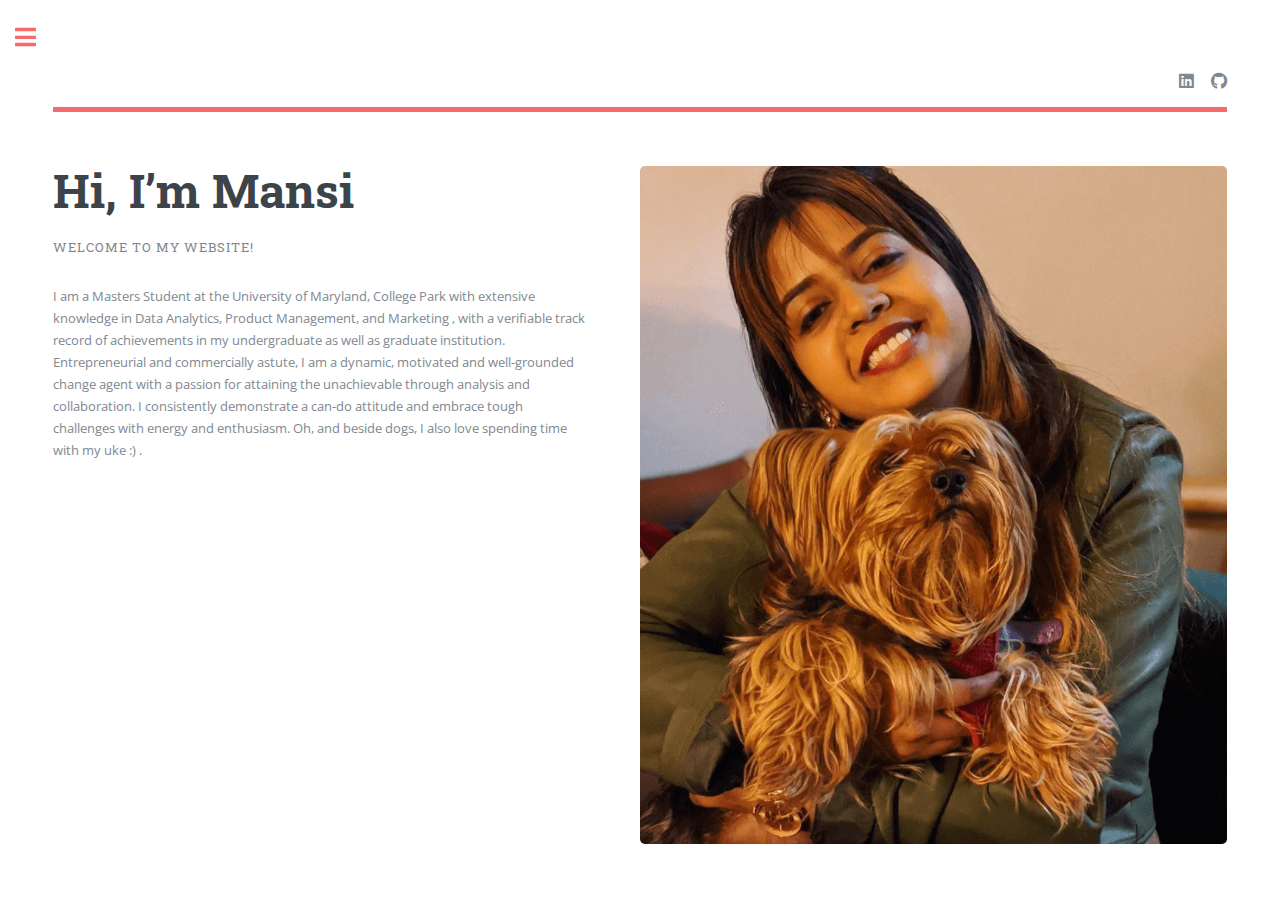
==== commit 08f20a03: "one page" ====
--- a/aboutme.html
+++ b/aboutme.html
@@ -1,111 +1,233 @@
 <!DOCTYPE HTML>
 <!--
-	Massively by HTML5 UP
+	Editorial by HTML5 UP
 	html5up.net | @ajlkn
 	Free for personal and commercial use under the CCA 3.0 license (html5up.net/license)
 -->
 <html>
 	<head>
-		<title>About Me</title>
+		<title>Editorial by HTML5 UP</title>
 		<meta charset="utf-8" />
 		<meta name="viewport" content="width=device-width, initial-scale=1, user-scalable=no" />
 		<link rel="stylesheet" href="assets/css/main.css" />
-		<noscript><link rel="stylesheet" href="assets/css/noscript.css" /></noscript>
 	</head>
 	<body class="is-preload">
 
 		<!-- Wrapper -->
 			<div id="wrapper">
 
-				<!-- Header -->
-					<header id="header">
-						<a href="index.html" class="logo">Mansi Kosamkar</a>
-					</header>
-
-				<!-- Nav -->
-					<nav id="nav">
-						<ul class="links">
-							<li><a href="index.html">Projects</a></li>
-							<li class="active"><a href="aboutme.html">About Me</a></li>
-							
-						</ul>
-						<ul class="icons">
-							
-							<li><a href="https://www.linkedin.com/in/mansi-kosamkar/" class="icon brands fa-linkedin"><span class="label">LinkedIn</span></a></li>
-							<li><a href="https://github.com/kosamkarmansi" class="icon brands fa-github"><span class="label">GitHub</span></a></li>
-						</ul>
-					</nav>
-
 				<!-- Main -->
 					<div id="main">
-
-						<!-- Post -->
-							<section class="post">
-								<header class="major">
+						<div class="inner">
+
+							<!-- Header -->
+								<header id="header">
+									<a href="index.html" class="logo"></a>
+									<ul class="icons">
+										<li><a href="#" class="icon brands fa-linkedin"><span class="label">Twitter</span></a></li>
+										<li><a href="#" class="icon brands fa-github"><span class="label">Facebook</span></a></li>
+									</ul>
+								</header>
+
+							<!-- Banner -->
+								<section id="banner">
+									<div class="content">
+										<header>
+											<h1>Hi, I’m Mansi<br />
+											</h1>
+											<p>Welcome to my website! </p>
+										</header>
+										<p>
+											I am a Masters Student at the University of Maryland, College Park with extensive knowledge in Data Analytics, Product Management, and Marketing , with a verifiable track record of achievements in my undergraduate as well as graduate institution. Entrepreneurial and commercially astute, I am a dynamic, motivated and well-grounded change agent with a passion for attaining the unachievable through analysis and collaboration. I consistently demonstrate a can-do attitude and embrace tough challenges with energy and enthusiasm. Oh, and beside dogs, I also love spending time with my uke :)
+											.</p>
+										<!-- <ul class="actions">
+											<li><a href="#" class="button big">Learn More</a></li>
+										</ul> -->
+									</div>
+									<span class="image object">
+										<img src="images/pic01.png" alt="" />
+									</span>
+								</section>
+
+								
+
+							<!-- Section -->
+								<!-- <section>
+									<header class="major">
+										<h2>Project Categories</h2>
+									</header>
+									<div class="features">
+										<article>
+											<span class="icon solid fa-signal"></span>
+											<div class="content">
+												<h3>Data and Market Analytics</h3>
+												<p>Data processing, modeling and interpretation using various technologies like Excel, Tableau, Python, R and SQL</p>
+											</div>
+										</article>
+										<article>
+											<span class="icon solid fa-rocket"></span>
+											<div class="content">
+												<h3>Product Management and Marketing</h3>
+												<p>Projects relating to product features decisions, product launch decisions and market analytics</p>
+											</div>
+										</article>
+										<article>
+											<span class="icon solid fa-business-time"></span>
+											<div class="content">
+												<h3>Business Strategy</h3>
+												<p>Statistical and Strategic approach to Business Decisions</p>
+											</div>
+										</article> 
+										<article>
+											<span class="icon solid fa-pencil-ruler"></span>
+											<div class="content">
+												<h3>Design</h3>
+												<p>Design prototypes and final products</p>
+											</div>
+										</article>
+									</div>
+								</section> -->
+
+							<!-- Section -->
+								<!-- <section>
+									<header class="major">
+										<h2>Featured</h2>
+									</header>
+									<div class="posts">
+
+										<article>
+											<a href="https://github.com/kosamkarmansi/Job_Salary" target="_blank" class="image"><img src="images/pic09.jpg" alt="" /></a></header>
+											<h3>Salary Estimator</h3>
+											<p><ul>
+												<li>Scraped over 1000 job descriptions from Glassdoor using python and selenium and 	cleaned it.
+												<li>Engineered features from the job description text to quantify the value companies put on Python, Excel, AWS, Spark, etc.
+												<li>Optimized Linear, Lasso, and Random Forest Regressors using GridsearchCV to reach the best model.
+												<li>Built a client facing REST API using Python Flask.
+											
+											 ​
+											</ul></p>
+											<ul class="actions">
+												<li><a href="https://github.com/kosamkarmansi/Job_Salary" target="_blank" class="button">More</a></li>
+											</ul>
+										</article>
+										<article>
+											<a href="AirBnB_ San Diego.pdf" target="_blank" class="image"><img src="images/pic02.jpg" alt="" /></a></header>
+											<h3>AirBnb Market Analysis</h3>
+											<p><ul>
+												<li>Performed L1, L2 regularization, applied classification analytics, ensemble methods, and neural networks to ​product
+													features, social media, and geospatial ​data to study t​heir impact on sales ​using R on GCP (ROC-AUC: 0.9).
+												<li>Performed text mining(NLP) including​ filtering, lemmatization, word clouds, and topic modeling on text.
+											
+											 ​
+											</ul></p>
+											<ul class="actions">
+												<li><a href="AirBnB_ San Diego.pdf" target="_blank" class="button">More</a></li>
+											</ul>
+										</article>
+										
+
+										<article>
+											<a href="https://github.com/kosamkarmansi/Lending_Club_Data" target="_blank" class="image"><img src="images/pic03.jpg" alt="" /></a></header>
+											<h3>Lending Club</h3>
+											<p><ul>
+												<li>Developed statistical models for loans/capita by aggregating ​US economy, Population, and Lending Club loan data.
+												<li>Explored and predicted trends, seasonality, and anomalies ​for the loans per capita in US states.
+												<li>Generated insights ​to help decide on interest rates, investor requirements as well as support staff.​</li>
+
+											
+											 ​
+											</ul></p>
+											<ul class="actions">
+												<li><a href="https://github.com/kosamkarmansi/Lending_Club_Data" target="_blank" class="button">More</a></li>
+											</ul>
+										</article>
+										
+										
+										<!-- <article>
+											<a href="Kerb.AI Final Report.pdf" target="_blank" class="image"><img src="images/pic08.jpg" alt="" /></a></header>
+											<h3>Kerb AI - Firm Analysis</h3>
+											<p><ul>
+												<li>Analyzed strategic positioning of a firm (Kerb AI) to understand drivers of performance/competitive advantage. 
+												<li>Research and development of strategies closely aligned with company goals and objectives.
+											
+											 ​
+											</ul></p>
+											<ul class="actions">
+												<li><a href="Kerb.AI Final Report.pdf" target="_blank" class="button">More</a></li>
+											</ul>
+										</article>
 									
-									<h1>About Me<br />
-									</h1>
-									<p>I am a Masters Student at the University of Maryland, College Park with extensive knowledge in Data Analytics, Information Systems, Product Management, and Control, with a verifiable track record of achievements in my undergraduate as well as graduate institution.
-
-									Entrepreneurial and commercially astute, I am a dynamic, motivated and well-grounded change agent with a passion for attaining the unachievable through analysis and collaboration.
-										
-									I consistently demonstrate a can-do attitude and embrace tough challenges with energy and enthusiasm. Oh, and beside dogs, I also love spending time with my uke :)</p>
-										
-									</p>
-								</header>
-								<div class="image main"><img src="images/pic07.png" alt=""  /></div>
-								<p>
-									Technologies:
-									R, Python, SQL, Tableau, Excel, @Risk, Git and GitHub</br>
-
+									</div>
+								</section> -->
+
+						</div>
+					</div>
+
+				<!-- Sidebar -->
+					<div id="sidebar">
+						<div class="inner">
+
+							<!-- Search -->
+								
+
+							<!-- Menu -->
+								<nav id="menu">
+									<header class="major">
+										<h2>Menu</h2>
+									</header>
 									<ul>
-										Key Competencies:
-									<li>Leadership and Management</li>
-									<li>Data Analytics</li>
-									<li>Business Development</li>
-									<li>Business Strategy</li>
-									<li>Strategic IT</li>
-									<li>Change Management</li>
-									<li>Communication and Negotiation</li>
-									</ul>
-
-								
-
-									<ul>
-									Key Achievements:</br>
-									<li>Won Second Place at the Capstone Project Competition organized in my undergraduate Institution</li>
-									<li>Helped our client increase their sales by 35% by working on their SEO and SEM </li>
-									<li>Ranked 7 in Kaggle Competition for analyzing data Airbnb data. (out of 22 participants)</li>
-									<li>Graduated First Class in Bachelors of Engineering. (Computer Engineering)</li>
-									<li>Negotiated and slashed overhead costs by 20% for Student Council Operations.</li>
+										<li><a href="index.html">Homepage</a></li>
+										<li><a href="da.html">Projects</a>
+											<!-- <span class="opener">Project Categories</span>
+											<ul>
+												<li><a href="da.html">Data and Market Analytics</a></li>
+												<li><a href="pmm.html">Product Management and Marketing</a></li> -->
+												<!-- <li><a href="bs.html">Business Strategy</a></li> -->
+												<!-- <li><a href="design.html">Design</a></li>
+											</ul> -->
+										</li>
+										<li><a href="blog.html">Blog</a></li>
+										<li><a href="pub.html">Publications</a></li>
+										<li><a href="aboutme.html">About Me</a></li>
+										
+										
 									
 									</ul>
+								</nav>
+
+							<!-- Section -->
+								
+
+							<!-- Section -->
+								<section>
+									<header class="major">
+										<h2>Get in touch</h2>
+									</header>
+									<p>If you have any questions, suggestions, potential collaboration or career opportunities, I would love to connect.</p>
+									<ul class="contact">
+										<li class="icon solid fa-envelope"><a href="#">mansi.kosamkar@rhsmith.umd.edu</a></li>
+										<li class="icon solid fa-phone">(929) 319-6236</li>
+										<li class="icon solid fa-home">College Park/NYC<br />
+										</li>
+									</ul>
+								</section>
+
+							<!-- Footer -->
+								<footer id="footer">
 									
-									</p>
-							</section>
-
-					</div>
-
-				<!-- Footer -->
-					<footer id="footer">
-						
-					</footer>
-
-				<!-- Copyright -->
-					<div id="copyright">
-						<ul><li>&copy; Untitled</li><li>Design: <a href="https://html5up.net">HTML5 UP</a></li></ul>
+								</footer>
+
+						</div>
 					</div>
 
 			</div>
 
 		<!-- Scripts -->
 			<script src="assets/js/jquery.min.js"></script>
-			<script src="assets/js/jquery.scrollex.min.js"></script>
-			<script src="assets/js/jquery.scrolly.min.js"></script>
 			<script src="assets/js/browser.min.js"></script>
 			<script src="assets/js/breakpoints.min.js"></script>
 			<script src="assets/js/util.js"></script>
 			<script src="assets/js/main.js"></script>
 
 	</body>
-</html>+</html>
--- a/assets/css/main.css
+++ b/assets/css/main.css
@@ -1,12 +1,10 @@
 @import url(fontawesome-all.min.css);
-@import url("https://fonts.googleapis.com/css?family=Merriweather:300,700,300italic,700italic|Source+Sans+Pro:900");
-
-/*
-	Massively by HTML5 UP
-	html5up.net | @ajlkn
-	Free for personal and commercial use under the CCA 3.0 license (html5up.net/license)
+@import url("https://fonts.googleapis.com/css?family=Open+Sans:400,600,400italic,600italic|Roboto+Slab:400,700");
+/*
+	Editorial by HTML5 UP
+	html5up.net | @ajlkn
+	Free for personal and commercial use under the CCA 3.0 license (html5up.net/license)
 */
-
 html, body, div, span, applet, object,
 iframe, h1, h2, h3, h4, h5, h6, p, blockquote,
 pre, a, abbr, acronym, address, big, cite,
@@ -18,4672 +16,2262 @@
 canvas, details, embed, figure, figcaption,
 footer, header, hgroup, menu, nav, output, ruby,
 section, summary, time, mark, audio, video {
-	margin: 0;
-	padding: 0;
-	border: 0;
-	font-size: 100%;
-	font: inherit;
-	vertical-align: baseline;}
+  margin: 0;
+  padding: 0;
+  border: 0;
+  font-size: 100%;
+  font: inherit;
+  vertical-align: baseline; }
 
 article, aside, details, figcaption, figure,
 footer, header, hgroup, menu, nav, section {
-	display: block;}
+  display: block; }
 
 body {
-	line-height: 1;
-}
+  line-height: 1; }
 
 ol, ul {
-	list-style: none;
-}
+  list-style: none; }
 
 blockquote, q {
-	quotes: none;
-}
-
-	blockquote:before, blockquote:after, q:before, q:after {
-		content: '';
-		content: none;
-	}
+  quotes: none; }
+  blockquote:before, blockquote:after, q:before, q:after {
+    content: '';
+    content: none; }
 
 table {
-	border-collapse: collapse;
-	border-spacing: 0;
-}
+  border-collapse: collapse;
+  border-spacing: 0; }
 
 body {
-	-webkit-text-size-adjust: none;
-}
+  -webkit-text-size-adjust: none; }
 
 mark {
-	background-color: transparent;
-	color: inherit;
-}
+  background-color: transparent;
+  color: inherit; }
 
 input::-moz-focus-inner {
-	border: 0;
-	padding: 0;
-}
+  border: 0;
+  padding: 0; }
 
 input, select, textarea {
-	-moz-appearance: none;
-	-webkit-appearance: none;
-	-ms-appearance: none;
-	appearance: none;
-}
+  -moz-appearance: none;
+  -webkit-appearance: none;
+  -ms-appearance: none;
+  appearance: none; }
 
 /* Basic */
-
-	@-ms-viewport {
-		width: device-width;
-	}
-
-	body {
-		-ms-overflow-style: scrollbar;
-	}
-
-	@media screen and (max-width: 480px) {
-
-		html, body {
-			min-width: 320px;
-		}
-
-	}
-
-	html {
-		box-sizing: border-box;
-	}
-
-	*, *:before, *:after {
-		box-sizing: inherit;
-	}
-
-	body {
-		background-color: #1e252d;
-	}
-
-		body.is-preload *, body.is-preload *:before, body.is-preload *:after {
-			-moz-animation: none !important;
-			-webkit-animation: none !important;
-			-ms-animation: none !important;
-			animation: none !important;
-			-moz-transition: none !important;
-			-webkit-transition: none !important;
-			-ms-transition: none !important;
-			transition: none !important;
-		}
+@-ms-viewport {
+  width: device-width; }
+
+body {
+  -ms-overflow-style: scrollbar; }
+
+@media screen and (max-width: 480px) {
+  html, body {
+    min-width: 320px; } }
+
+html {
+  box-sizing: border-box; }
+
+*, *:before, *:after {
+  box-sizing: inherit; }
+
+body {
+  background: #ffffff; }
+  body.is-preload *, body.is-preload *:before, body.is-preload *:after, body.is-resizing *, body.is-resizing *:before, body.is-resizing *:after {
+    -moz-animation: none !important;
+    -webkit-animation: none !important;
+    -ms-animation: none !important;
+    animation: none !important;
+    -moz-transition: none !important;
+    -webkit-transition: none !important;
+    -ms-transition: none !important;
+    transition: none !important; }
 
 /* Type */
-
-	html {
-		font-size: 16pt;
-	}
-
-		@media screen and (max-width: 1680px) {
-
-			html {
-				font-size: 12pt;
-			}
-
-		}
-
-		@media screen and (max-width: 1280px) {
-
-			html {
-				font-size: 11pt;
-			}
-
-		}
-
-		@media screen and (max-width: 360px) {
-
-			html {
-				font-size: 10pt;
-			}
-
-		}
-
-	body {
-		color: #212931;
-	}
-
-	body, input, select, textarea {
-		font-family: "Merriweather", Georgia, serif;
-		font-weight: 300;
-		font-size: 1rem;
-		line-height: 2.375;
-	}
-
-	a {
-		-moz-transition: color 0.2s ease-in-out, background-color 0.2s ease-in-out, border-color 0.2s ease-in-out, box-shadow 0.2s ease-in-out;
-		-webkit-transition: color 0.2s ease-in-out, background-color 0.2s ease-in-out, border-color 0.2s ease-in-out, box-shadow 0.2s ease-in-out;
-		-ms-transition: color 0.2s ease-in-out, background-color 0.2s ease-in-out, border-color 0.2s ease-in-out, box-shadow 0.2s ease-in-out;
-		transition: color 0.2s ease-in-out, background-color 0.2s ease-in-out, border-color 0.2s ease-in-out, box-shadow 0.2s ease-in-out;
-		border-bottom: dotted 1px;
-		text-decoration: none;
-	}
-
-		a:hover {
-			border-bottom-color: transparent;
-		}
-
-	strong, b {
-		font-weight: 600;
-	}
-
-	em, i {
-		font-style: italic;
-	}
-
-	p {
-		text-align: justify;
-		margin: 0 0 2rem 0;
-	}
-
-	h1, h2, h3, h4, h5, h6 {
-		font-family: "Source Sans Pro", Helvetica, sans-serif;
-		font-weight: 900;
-		line-height: 1.5;
-		letter-spacing: 0.075em;
-		text-transform: uppercase;
-		margin: 0 0 1rem 0;
-	}
-
-		h1 a, h2 a, h3 a, h4 a, h5 a, h6 a {
-			border-bottom: 0;
-			color: inherit;
-			text-decoration: none;
-		}
-
-	h1 {
-		font-size: 4rem;
-		line-height: 1.1;
-		margin: 0 0 2rem 0;
-	}
-
-	h2 {
-		font-size: 1.75rem;
-		line-height: 1.3;
-		margin: 0 0 1.5rem 0;
-	}
-
-	h3 {
-		font-size: 1.25rem;
-		margin: 0 0 1.5rem 0;
-	}
-
-	h4 {
-		font-size: 1rem;
-	}
-
-	h5 {
-		font-size: 0.9rem;
-	}
-
-	h6 {
-		font-size: 0.8rem;
-	}
-
-	sub {
-		font-size: 0.8rem;
-		position: relative;
-		top: 0.5rem;
-	}
-
-	sup {
-		font-size: 0.8rem;
-		position: relative;
-		top: -0.5rem;
-	}
-
-	blockquote {
-		border-left: solid 4px;
-		font-style: italic;
-		margin: 0 0 2rem 0;
-		padding: 0.5rem 0 0.5rem 2rem;
-	}
-
-	code {
-		border: solid 2px;
-		font-family: "Courier New", monospace;
-		font-size: 0.9rem;
-		margin: 0 0.25rem;
-		padding: 0.25rem 0.65rem;
-	}
-
-	pre {
-		-webkit-overflow-scrolling: touch;
-		font-family: "Courier New", monospace;
-		font-size: 0.9rem;
-		margin: 0 0 2rem 0;
-	}
-
-		pre code {
-			display: block;
-			line-height: 1.75;
-			padding: 1rem 1.5rem;
-			overflow-x: auto;
-		}
-
-	hr {
-		border: 0;
-		border-bottom: solid 2px;
-		margin: 3rem 0;
-	}
-
-		hr.major {
-			margin: 5rem 0;
-		}
-
-	.align-left {
-		text-align: left;
-	}
-
-	.align-center {
-		text-align: center;
-	}
-
-	.align-right {
-		text-align: right;
-	}
-
-	input, select, textarea {
-		color: #212931;
-	}
-
-	a {
-		color: #212931;
-		border-bottom-color: rgba(33, 41, 49, 0.5);
-	}
-
-		a:hover {
-			border-bottom-color: transparent;
-			color: #18bfef !important;
-		}
-
-	strong, b {
-		color: #212931;
-	}
-
-	h1, h2, h3, h4, h5, h6 {
-		color: #212931;
-	}
-
-	blockquote {
-		border-left-color: #eeeeee;
-	}
-
-	code {
-		background: rgba(220, 220, 220, 0.25);
-		border-color: #eeeeee;
-	}
-
-	hr {
-		border-bottom-color: #eeeeee;
-	}
+body, input, select, textarea {
+  color: #7f888f;
+  font-family: "Open Sans", sans-serif;
+  font-size: 13pt;
+  font-weight: 400;
+  line-height: 1.65; }
+  @media screen and (max-width: 1680px) {
+    body, input, select, textarea {
+      font-size: 11pt; } }
+  @media screen and (max-width: 1280px) {
+    body, input, select, textarea {
+      font-size: 10pt; } }
+  @media screen and (max-width: 360px) {
+    body, input, select, textarea {
+      font-size: 9pt; } }
+
+a {
+  -moz-transition: color 0.2s ease-in-out, border-bottom-color 0.2s ease-in-out;
+  -webkit-transition: color 0.2s ease-in-out, border-bottom-color 0.2s ease-in-out;
+  -ms-transition: color 0.2s ease-in-out, border-bottom-color 0.2s ease-in-out;
+  transition: color 0.2s ease-in-out, border-bottom-color 0.2s ease-in-out;
+  border-bottom: dotted 1px;
+  color: #f56a6a;
+  text-decoration: none; }
+  a:hover {
+    border-bottom-color: #f56a6a;
+    color: #f56a6a !important; }
+    a:hover strong {
+      color: inherit; }
+
+strong, b {
+  color: #3d4449;
+  font-weight: 600; }
+
+em, i {
+  font-style: italic; }
+
+p {
+  margin: 0 0 2em 0; }
+
+h1, h2, h3, h4, h5, h6 {
+  color: #3d4449;
+  font-family: "Roboto Slab", serif;
+  font-weight: 700;
+  line-height: 1.5;
+  margin: 0 0 1em 0; }
+  h1 a, h2 a, h3 a, h4 a, h5 a, h6 a {
+    color: inherit;
+    text-decoration: none;
+    border-bottom: 0; }
+
+h1 {
+  font-size: 4em;
+  margin: 0 0 0.5em 0;
+  line-height: 1.3; }
+
+h2 {
+  font-size: 1.75em; }
+
+h3 {
+  font-size: 1.25em; }
+
+h4 {
+  font-size: 1.1em; }
+
+h5 {
+  font-size: 0.9em; }
+
+h6 {
+  font-size: 0.7em; }
+
+@media screen and (max-width: 1680px) {
+  h1 {
+    font-size: 3.5em; } }
+
+@media screen and (max-width: 980px) {
+  h1 {
+    font-size: 3.25em; } }
+
+@media screen and (max-width: 736px) {
+  h1 {
+    font-size: 2em;
+    line-height: 1.4; }
+  h2 {
+    font-size: 1.5em; } }
+
+sub {
+  font-size: 0.8em;
+  position: relative;
+  top: 0.5em; }
+
+sup {
+  font-size: 0.8em;
+  position: relative;
+  top: -0.5em; }
+
+blockquote {
+  border-left: solid 3px rgba(210, 215, 217, 0.75);
+  font-style: italic;
+  margin: 0 0 2em 0;
+  padding: 0.5em 0 0.5em 2em; }
+
+code {
+  background: rgba(230, 235, 237, 0.25);
+  border-radius: 0.375em;
+  border: solid 1px rgba(210, 215, 217, 0.75);
+  font-family: "Courier New", monospace;
+  font-size: 0.9em;
+  margin: 0 0.25em;
+  padding: 0.25em 0.65em; }
+
+pre {
+  -webkit-overflow-scrolling: touch;
+  font-family: "Courier New", monospace;
+  font-size: 0.9em;
+  margin: 0 0 2em 0; }
+  pre code {
+    display: block;
+    line-height: 1.75;
+    padding: 1em 1.5em;
+    overflow-x: auto; }
+
+hr {
+  border: 0;
+  border-bottom: solid 1px rgba(210, 215, 217, 0.75);
+  margin: 2em 0; }
+  hr.major {
+    margin: 3em 0; }
+
+.align-left {
+  text-align: left; }
+
+.align-center {
+  text-align: center; }
+
+.align-right {
+  text-align: right; }
 
 /* Row */
-
-	.row {
-		display: flex;
-		flex-wrap: wrap;
-		box-sizing: border-box;
-		align-items: stretch;
-	}
-
-		.row > * {
-			box-sizing: border-box;
-		}
-
-		.row.gtr-uniform > * > :last-child {
-			margin-bottom: 0;
-		}
-
-		.row.aln-left {
-			justify-content: flex-start;
-		}
-
-		.row.aln-center {
-			justify-content: center;
-		}
-
-		.row.aln-right {
-			justify-content: flex-end;
-		}
-
-		.row.aln-top {
-			align-items: flex-start;
-		}
-
-		.row.aln-middle {
-			align-items: center;
-		}
-
-		.row.aln-bottom {
-			align-items: flex-end;
-		}
-
-		.row > .imp {
-			order: -1;
-		}
-
-		.row > .col-1 {
-			width: 8.33333%;
-		}
-
-		.row > .off-1 {
-			margin-left: 8.33333%;
-		}
-
-		.row > .col-2 {
-			width: 16.66667%;
-		}
-
-		.row > .off-2 {
-			margin-left: 16.66667%;
-		}
-
-		.row > .col-3 {
-			width: 25%;
-		}
-
-		.row > .off-3 {
-			margin-left: 25%;
-		}
-
-		.row > .col-4 {
-			width: 33.33333%;
-		}
-
-		.row > .off-4 {
-			margin-left: 33.33333%;
-		}
-
-		.row > .col-5 {
-			width: 41.66667%;
-		}
-
-		.row > .off-5 {
-			margin-left: 41.66667%;
-		}
-
-		.row > .col-6 {
-			width: 50%;
-		}
-
-		.row > .off-6 {
-			margin-left: 50%;
-		}
-
-		.row > .col-7 {
-			width: 58.33333%;
-		}
-
-		.row > .off-7 {
-			margin-left: 58.33333%;
-		}
-
-		.row > .col-8 {
-			width: 66.66667%;
-		}
-
-		.row > .off-8 {
-			margin-left: 66.66667%;
-		}
-
-		.row > .col-9 {
-			width: 75%;
-		}
-
-		.row > .off-9 {
-			margin-left: 75%;
-		}
-
-		.row > .col-10 {
-			width: 83.33333%;
-		}
-
-		.row > .off-10 {
-			margin-left: 83.33333%;
-		}
-
-		.row > .col-11 {
-			width: 91.66667%;
-		}
-
-		.row > .off-11 {
-			margin-left: 91.66667%;
-		}
-
-		.row > .col-12 {
-			width: 100%;
-		}
-
-		.row > .off-12 {
-			margin-left: 100%;
-		}
-
-		.row.gtr-0 {
-			margin-top: 0;
-			margin-left: 0rem;
-		}
-
-			.row.gtr-0 > * {
-				padding: 0 0 0 0rem;
-			}
-
-			.row.gtr-0.gtr-uniform {
-				margin-top: 0rem;
-			}
-
-				.row.gtr-0.gtr-uniform > * {
-					padding-top: 0rem;
-				}
-
-		.row.gtr-25 {
-			margin-top: 0;
-			margin-left: -0.375rem;
-		}
-
-			.row.gtr-25 > * {
-				padding: 0 0 0 0.375rem;
-			}
-
-			.row.gtr-25.gtr-uniform {
-				margin-top: -0.375rem;
-			}
-
-				.row.gtr-25.gtr-uniform > * {
-					padding-top: 0.375rem;
-				}
-
-		.row.gtr-50 {
-			margin-top: 0;
-			margin-left: -0.75rem;
-		}
-
-			.row.gtr-50 > * {
-				padding: 0 0 0 0.75rem;
-			}
-
-			.row.gtr-50.gtr-uniform {
-				margin-top: -0.75rem;
-			}
-
-				.row.gtr-50.gtr-uniform > * {
-					padding-top: 0.75rem;
-				}
-
-		.row {
-			margin-top: 0;
-			margin-left: -1.5rem;
-		}
-
-			.row > * {
-				padding: 0 0 0 1.5rem;
-			}
-
-			.row.gtr-uniform {
-				margin-top: -1.5rem;
-			}
-
-				.row.gtr-uniform > * {
-					padding-top: 1.5rem;
-				}
-
-		.row.gtr-150 {
-			margin-top: 0;
-			margin-left: -2.25rem;
-		}
-
-			.row.gtr-150 > * {
-				padding: 0 0 0 2.25rem;
-			}
-
-			.row.gtr-150.gtr-uniform {
-				margin-top: -2.25rem;
-			}
-
-				.row.gtr-150.gtr-uniform > * {
-					padding-top: 2.25rem;
-				}
-
-		.row.gtr-200 {
-			margin-top: 0;
-			margin-left: -3rem;
-		}
-
-			.row.gtr-200 > * {
-				padding: 0 0 0 3rem;
-			}
-
-			.row.gtr-200.gtr-uniform {
-				margin-top: -3rem;
-			}
-
-				.row.gtr-200.gtr-uniform > * {
-					padding-top: 3rem;
-				}
-
-		@media screen and (max-width: 1680px) {
-
-			.row {
-				display: flex;
-				flex-wrap: wrap;
-				box-sizing: border-box;
-				align-items: stretch;
-			}
-
-				.row > * {
-					box-sizing: border-box;
-				}
-
-				.row.gtr-uniform > * > :last-child {
-					margin-bottom: 0;
-				}
-
-				.row.aln-left {
-					justify-content: flex-start;
-				}
-
-				.row.aln-center {
-					justify-content: center;
-				}
-
-				.row.aln-right {
-					justify-content: flex-end;
-				}
-
-				.row.aln-top {
-					align-items: flex-start;
-				}
-
-				.row.aln-middle {
-					align-items: center;
-				}
-
-				.row.aln-bottom {
-					align-items: flex-end;
-				}
-
-				.row > .imp-xlarge {
-					order: -1;
-				}
-
-				.row > .col-1-xlarge {
-					width: 8.33333%;
-				}
-
-				.row > .off-1-xlarge {
-					margin-left: 8.33333%;
-				}
-
-				.row > .col-2-xlarge {
-					width: 16.66667%;
-				}
-
-				.row > .off-2-xlarge {
-					margin-left: 16.66667%;
-				}
-
-				.row > .col-3-xlarge {
-					width: 25%;
-				}
-
-				.row > .off-3-xlarge {
-					margin-left: 25%;
-				}
-
-				.row > .col-4-xlarge {
-					width: 33.33333%;
-				}
-
-				.row > .off-4-xlarge {
-					margin-left: 33.33333%;
-				}
-
-				.row > .col-5-xlarge {
-					width: 41.66667%;
-				}
-
-				.row > .off-5-xlarge {
-					margin-left: 41.66667%;
-				}
-
-				.row > .col-6-xlarge {
-					width: 50%;
-				}
-
-				.row > .off-6-xlarge {
-					margin-left: 50%;
-				}
-
-				.row > .col-7-xlarge {
-					width: 58.33333%;
-				}
-
-				.row > .off-7-xlarge {
-					margin-left: 58.33333%;
-				}
-
-				.row > .col-8-xlarge {
-					width: 66.66667%;
-				}
-
-				.row > .off-8-xlarge {
-					margin-left: 66.66667%;
-				}
-
-				.row > .col-9-xlarge {
-					width: 75%;
-				}
-
-				.row > .off-9-xlarge {
-					margin-left: 75%;
-				}
-
-				.row > .col-10-xlarge {
-					width: 83.33333%;
-				}
-
-				.row > .off-10-xlarge {
-					margin-left: 83.33333%;
-				}
-
-				.row > .col-11-xlarge {
-					width: 91.66667%;
-				}
-
-				.row > .off-11-xlarge {
-					margin-left: 91.66667%;
-				}
-
-				.row > .col-12-xlarge {
-					width: 100%;
-				}
-
-				.row > .off-12-xlarge {
-					margin-left: 100%;
-				}
-
-				.row.gtr-0 {
-					margin-top: 0;
-					margin-left: 0rem;
-				}
-
-					.row.gtr-0 > * {
-						padding: 0 0 0 0rem;
-					}
-
-					.row.gtr-0.gtr-uniform {
-						margin-top: 0rem;
-					}
-
-						.row.gtr-0.gtr-uniform > * {
-							padding-top: 0rem;
-						}
-
-				.row.gtr-25 {
-					margin-top: 0;
-					margin-left: -0.375rem;
-				}
-
-					.row.gtr-25 > * {
-						padding: 0 0 0 0.375rem;
-					}
-
-					.row.gtr-25.gtr-uniform {
-						margin-top: -0.375rem;
-					}
-
-						.row.gtr-25.gtr-uniform > * {
-							padding-top: 0.375rem;
-						}
-
-				.row.gtr-50 {
-					margin-top: 0;
-					margin-left: -0.75rem;
-				}
-
-					.row.gtr-50 > * {
-						padding: 0 0 0 0.75rem;
-					}
-
-					.row.gtr-50.gtr-uniform {
-						margin-top: -0.75rem;
-					}
-
-						.row.gtr-50.gtr-uniform > * {
-							padding-top: 0.75rem;
-						}
-
-				.row {
-					margin-top: 0;
-					margin-left: -1.5rem;
-				}
-
-					.row > * {
-						padding: 0 0 0 1.5rem;
-					}
-
-					.row.gtr-uniform {
-						margin-top: -1.5rem;
-					}
-
-						.row.gtr-uniform > * {
-							padding-top: 1.5rem;
-						}
-
-				.row.gtr-150 {
-					margin-top: 0;
-					margin-left: -2.25rem;
-				}
-
-					.row.gtr-150 > * {
-						padding: 0 0 0 2.25rem;
-					}
-
-					.row.gtr-150.gtr-uniform {
-						margin-top: -2.25rem;
-					}
-
-						.row.gtr-150.gtr-uniform > * {
-							padding-top: 2.25rem;
-						}
-
-				.row.gtr-200 {
-					margin-top: 0;
-					margin-left: -3rem;
-				}
-
-					.row.gtr-200 > * {
-						padding: 0 0 0 3rem;
-					}
-
-					.row.gtr-200.gtr-uniform {
-						margin-top: -3rem;
-					}
-
-						.row.gtr-200.gtr-uniform > * {
-							padding-top: 3rem;
-						}
-
-		}
-
-		@media screen and (max-width: 1280px) {
-
-			.row {
-				display: flex;
-				flex-wrap: wrap;
-				box-sizing: border-box;
-				align-items: stretch;
-			}
-
-				.row > * {
-					box-sizing: border-box;
-				}
-
-				.row.gtr-uniform > * > :last-child {
-					margin-bottom: 0;
-				}
-
-				.row.aln-left {
-					justify-content: flex-start;
-				}
-
-				.row.aln-center {
-					justify-content: center;
-				}
-
-				.row.aln-right {
-					justify-content: flex-end;
-				}
-
-				.row.aln-top {
-					align-items: flex-start;
-				}
-
-				.row.aln-middle {
-					align-items: center;
-				}
-
-				.row.aln-bottom {
-					align-items: flex-end;
-				}
-
-				.row > .imp-large {
-					order: -1;
-				}
-
-				.row > .col-1-large {
-					width: 8.33333%;
-				}
-
-				.row > .off-1-large {
-					margin-left: 8.33333%;
-				}
-
-				.row > .col-2-large {
-					width: 16.66667%;
-				}
-
-				.row > .off-2-large {
-					margin-left: 16.66667%;
-				}
-
-				.row > .col-3-large {
-					width: 25%;
-				}
-
-				.row > .off-3-large {
-					margin-left: 25%;
-				}
-
-				.row > .col-4-large {
-					width: 33.33333%;
-				}
-
-				.row > .off-4-large {
-					margin-left: 33.33333%;
-				}
-
-				.row > .col-5-large {
-					width: 41.66667%;
-				}
-
-				.row > .off-5-large {
-					margin-left: 41.66667%;
-				}
-
-				.row > .col-6-large {
-					width: 50%;
-				}
-
-				.row > .off-6-large {
-					margin-left: 50%;
-				}
-
-				.row > .col-7-large {
-					width: 58.33333%;
-				}
-
-				.row > .off-7-large {
-					margin-left: 58.33333%;
-				}
-
-				.row > .col-8-large {
-					width: 66.66667%;
-				}
-
-				.row > .off-8-large {
-					margin-left: 66.66667%;
-				}
-
-				.row > .col-9-large {
-					width: 75%;
-				}
-
-				.row > .off-9-large {
-					margin-left: 75%;
-				}
-
-				.row > .col-10-large {
-					width: 83.33333%;
-				}
-
-				.row > .off-10-large {
-					margin-left: 83.33333%;
-				}
-
-				.row > .col-11-large {
-					width: 91.66667%;
-				}
-
-				.row > .off-11-large {
-					margin-left: 91.66667%;
-				}
-
-				.row > .col-12-large {
-					width: 100%;
-				}
-
-				.row > .off-12-large {
-					margin-left: 100%;
-				}
-
-				.row.gtr-0 {
-					margin-top: 0;
-					margin-left: 0rem;
-				}
-
-					.row.gtr-0 > * {
-						padding: 0 0 0 0rem;
-					}
-
-					.row.gtr-0.gtr-uniform {
-						margin-top: 0rem;
-					}
-
-						.row.gtr-0.gtr-uniform > * {
-							padding-top: 0rem;
-						}
-
-				.row.gtr-25 {
-					margin-top: 0;
-					margin-left: -0.375rem;
-				}
-
-					.row.gtr-25 > * {
-						padding: 0 0 0 0.375rem;
-					}
-
-					.row.gtr-25.gtr-uniform {
-						margin-top: -0.375rem;
-					}
-
-						.row.gtr-25.gtr-uniform > * {
-							padding-top: 0.375rem;
-						}
-
-				.row.gtr-50 {
-					margin-top: 0;
-					margin-left: -0.75rem;
-				}
-
-					.row.gtr-50 > * {
-						padding: 0 0 0 0.75rem;
-					}
-
-					.row.gtr-50.gtr-uniform {
-						margin-top: -0.75rem;
-					}
-
-						.row.gtr-50.gtr-uniform > * {
-							padding-top: 0.75rem;
-						}
-
-				.row {
-					margin-top: 0;
-					margin-left: -1.5rem;
-				}
-
-					.row > * {
-						padding: 0 0 0 1.5rem;
-					}
-
-					.row.gtr-uniform {
-						margin-top: -1.5rem;
-					}
-
-						.row.gtr-uniform > * {
-							padding-top: 1.5rem;
-						}
-
-				.row.gtr-150 {
-					margin-top: 0;
-					margin-left: -2.25rem;
-				}
-
-					.row.gtr-150 > * {
-						padding: 0 0 0 2.25rem;
-					}
-
-					.row.gtr-150.gtr-uniform {
-						margin-top: -2.25rem;
-					}
-
-						.row.gtr-150.gtr-uniform > * {
-							padding-top: 2.25rem;
-						}
-
-				.row.gtr-200 {
-					margin-top: 0;
-					margin-left: -3rem;
-				}
-
-					.row.gtr-200 > * {
-						padding: 0 0 0 3rem;
-					}
-
-					.row.gtr-200.gtr-uniform {
-						margin-top: -3rem;
-					}
-
-						.row.gtr-200.gtr-uniform > * {
-							padding-top: 3rem;
-						}
-
-		}
-
-		@media screen and (max-width: 980px) {
-
-			.row {
-				display: flex;
-				flex-wrap: wrap;
-				box-sizing: border-box;
-				align-items: stretch;
-			}
-
-				.row > * {
-					box-sizing: border-box;
-				}
-
-				.row.gtr-uniform > * > :last-child {
-					margin-bottom: 0;
-				}
-
-				.row.aln-left {
-					justify-content: flex-start;
-				}
-
-				.row.aln-center {
-					justify-content: center;
-				}
-
-				.row.aln-right {
-					justify-content: flex-end;
-				}
-
-				.row.aln-top {
-					align-items: flex-start;
-				}
-
-				.row.aln-middle {
-					align-items: center;
-				}
-
-				.row.aln-bottom {
-					align-items: flex-end;
-				}
-
-				.row > .imp-medium {
-					order: -1;
-				}
-
-				.row > .col-1-medium {
-					width: 8.33333%;
-				}
-
-				.row > .off-1-medium {
-					margin-left: 8.33333%;
-				}
-
-				.row > .col-2-medium {
-					width: 16.66667%;
-				}
-
-				.row > .off-2-medium {
-					margin-left: 16.66667%;
-				}
-
-				.row > .col-3-medium {
-					width: 25%;
-				}
-
-				.row > .off-3-medium {
-					margin-left: 25%;
-				}
-
-				.row > .col-4-medium {
-					width: 33.33333%;
-				}
-
-				.row > .off-4-medium {
-					margin-left: 33.33333%;
-				}
-
-				.row > .col-5-medium {
-					width: 41.66667%;
-				}
-
-				.row > .off-5-medium {
-					margin-left: 41.66667%;
-				}
-
-				.row > .col-6-medium {
-					width: 50%;
-				}
-
-				.row > .off-6-medium {
-					margin-left: 50%;
-				}
-
-				.row > .col-7-medium {
-					width: 58.33333%;
-				}
-
-				.row > .off-7-medium {
-					margin-left: 58.33333%;
-				}
-
-				.row > .col-8-medium {
-					width: 66.66667%;
-				}
-
-				.row > .off-8-medium {
-					margin-left: 66.66667%;
-				}
-
-				.row > .col-9-medium {
-					width: 75%;
-				}
-
-				.row > .off-9-medium {
-					margin-left: 75%;
-				}
-
-				.row > .col-10-medium {
-					width: 83.33333%;
-				}
-
-				.row > .off-10-medium {
-					margin-left: 83.33333%;
-				}
-
-				.row > .col-11-medium {
-					width: 91.66667%;
-				}
-
-				.row > .off-11-medium {
-					margin-left: 91.66667%;
-				}
-
-				.row > .col-12-medium {
-					width: 100%;
-				}
-
-				.row > .off-12-medium {
-					margin-left: 100%;
-				}
-
-				.row.gtr-0 {
-					margin-top: 0;
-					margin-left: 0rem;
-				}
-
-					.row.gtr-0 > * {
-						padding: 0 0 0 0rem;
-					}
-
-					.row.gtr-0.gtr-uniform {
-						margin-top: 0rem;
-					}
-
-						.row.gtr-0.gtr-uniform > * {
-							padding-top: 0rem;
-						}
-
-				.row.gtr-25 {
-					margin-top: 0;
-					margin-left: -0.375rem;
-				}
-
-					.row.gtr-25 > * {
-						padding: 0 0 0 0.375rem;
-					}
-
-					.row.gtr-25.gtr-uniform {
-						margin-top: -0.375rem;
-					}
-
-						.row.gtr-25.gtr-uniform > * {
-							padding-top: 0.375rem;
-						}
-
-				.row.gtr-50 {
-					margin-top: 0;
-					margin-left: -0.75rem;
-				}
-
-					.row.gtr-50 > * {
-						padding: 0 0 0 0.75rem;
-					}
-
-					.row.gtr-50.gtr-uniform {
-						margin-top: -0.75rem;
-					}
-
-						.row.gtr-50.gtr-uniform > * {
-							padding-top: 0.75rem;
-						}
-
-				.row {
-					margin-top: 0;
-					margin-left: -1.5rem;
-				}
-
-					.row > * {
-						padding: 0 0 0 1.5rem;
-					}
-
-					.row.gtr-uniform {
-						margin-top: -1.5rem;
-					}
-
-						.row.gtr-uniform > * {
-							padding-top: 1.5rem;
-						}
-
-				.row.gtr-150 {
-					margin-top: 0;
-					margin-left: -2.25rem;
-				}
-
-					.row.gtr-150 > * {
-						padding: 0 0 0 2.25rem;
-					}
-
-					.row.gtr-150.gtr-uniform {
-						margin-top: -2.25rem;
-					}
-
-						.row.gtr-150.gtr-uniform > * {
-							padding-top: 2.25rem;
-						}
-
-				.row.gtr-200 {
-					margin-top: 0;
-					margin-left: -3rem;
-				}
-
-					.row.gtr-200 > * {
-						padding: 0 0 0 3rem;
-					}
-
-					.row.gtr-200.gtr-uniform {
-						margin-top: -3rem;
-					}
-
-						.row.gtr-200.gtr-uniform > * {
-							padding-top: 3rem;
-						}
-
-		}
-
-		@media screen and (max-width: 736px) {
-
-			.row {
-				display: flex;
-				flex-wrap: wrap;
-				box-sizing: border-box;
-				align-items: stretch;
-			}
-
-				.row > * {
-					box-sizing: border-box;
-				}
-
-				.row.gtr-uniform > * > :last-child {
-					margin-bottom: 0;
-				}
-
-				.row.aln-left {
-					justify-content: flex-start;
-				}
-
-				.row.aln-center {
-					justify-content: center;
-				}
-
-				.row.aln-right {
-					justify-content: flex-end;
-				}
-
-				.row.aln-top {
-					align-items: flex-start;
-				}
-
-				.row.aln-middle {
-					align-items: center;
-				}
-
-				.row.aln-bottom {
-					align-items: flex-end;
-				}
-
-				.row > .imp-small {
-					order: -1;
-				}
-
-				.row > .col-1-small {
-					width: 8.33333%;
-				}
-
-				.row > .off-1-small {
-					margin-left: 8.33333%;
-				}
-
-				.row > .col-2-small {
-					width: 16.66667%;
-				}
-
-				.row > .off-2-small {
-					margin-left: 16.66667%;
-				}
-
-				.row > .col-3-small {
-					width: 25%;
-				}
-
-				.row > .off-3-small {
-					margin-left: 25%;
-				}
-
-				.row > .col-4-small {
-					width: 33.33333%;
-				}
-
-				.row > .off-4-small {
-					margin-left: 33.33333%;
-				}
-
-				.row > .col-5-small {
-					width: 41.66667%;
-				}
-
-				.row > .off-5-small {
-					margin-left: 41.66667%;
-				}
-
-				.row > .col-6-small {
-					width: 50%;
-				}
-
-				.row > .off-6-small {
-					margin-left: 50%;
-				}
-
-				.row > .col-7-small {
-					width: 58.33333%;
-				}
-
-				.row > .off-7-small {
-					margin-left: 58.33333%;
-				}
-
-				.row > .col-8-small {
-					width: 66.66667%;
-				}
-
-				.row > .off-8-small {
-					margin-left: 66.66667%;
-				}
-
-				.row > .col-9-small {
-					width: 75%;
-				}
-
-				.row > .off-9-small {
-					margin-left: 75%;
-				}
-
-				.row > .col-10-small {
-					width: 83.33333%;
-				}
-
-				.row > .off-10-small {
-					margin-left: 83.33333%;
-				}
-
-				.row > .col-11-small {
-					width: 91.66667%;
-				}
-
-				.row > .off-11-small {
-					margin-left: 91.66667%;
-				}
-
-				.row > .col-12-small {
-					width: 100%;
-				}
-
-				.row > .off-12-small {
-					margin-left: 100%;
-				}
-
-				.row.gtr-0 {
-					margin-top: 0;
-					margin-left: 0rem;
-				}
-
-					.row.gtr-0 > * {
-						padding: 0 0 0 0rem;
-					}
-
-					.row.gtr-0.gtr-uniform {
-						margin-top: 0rem;
-					}
-
-						.row.gtr-0.gtr-uniform > * {
-							padding-top: 0rem;
-						}
-
-				.row.gtr-25 {
-					margin-top: 0;
-					margin-left: -0.375rem;
-				}
-
-					.row.gtr-25 > * {
-						padding: 0 0 0 0.375rem;
-					}
-
-					.row.gtr-25.gtr-uniform {
-						margin-top: -0.375rem;
-					}
-
-						.row.gtr-25.gtr-uniform > * {
-							padding-top: 0.375rem;
-						}
-
-				.row.gtr-50 {
-					margin-top: 0;
-					margin-left: -0.75rem;
-				}
-
-					.row.gtr-50 > * {
-						padding: 0 0 0 0.75rem;
-					}
-
-					.row.gtr-50.gtr-uniform {
-						margin-top: -0.75rem;
-					}
-
-						.row.gtr-50.gtr-uniform > * {
-							padding-top: 0.75rem;
-						}
-
-				.row {
-					margin-top: 0;
-					margin-left: -1.5rem;
-				}
-
-					.row > * {
-						padding: 0 0 0 1.5rem;
-					}
-
-					.row.gtr-uniform {
-						margin-top: -1.5rem;
-					}
-
-						.row.gtr-uniform > * {
-							padding-top: 1.5rem;
-						}
-
-				.row.gtr-150 {
-					margin-top: 0;
-					margin-left: -2.25rem;
-				}
-
-					.row.gtr-150 > * {
-						padding: 0 0 0 2.25rem;
-					}
-
-					.row.gtr-150.gtr-uniform {
-						margin-top: -2.25rem;
-					}
-
-						.row.gtr-150.gtr-uniform > * {
-							padding-top: 2.25rem;
-						}
-
-				.row.gtr-200 {
-					margin-top: 0;
-					margin-left: -3rem;
-				}
-
-					.row.gtr-200 > * {
-						padding: 0 0 0 3rem;
-					}
-
-					.row.gtr-200.gtr-uniform {
-						margin-top: -3rem;
-					}
-
-						.row.gtr-200.gtr-uniform > * {
-							padding-top: 3rem;
-						}
-
-		}
-
-		@media screen and (max-width: 480px) {
-
-			.row {
-				display: flex;
-				flex-wrap: wrap;
-				box-sizing: border-box;
-				align-items: stretch;
-			}
-
-				.row > * {
-					box-sizing: border-box;
-				}
-
-				.row.gtr-uniform > * > :last-child {
-					margin-bottom: 0;
-				}
-
-				.row.aln-left {
-					justify-content: flex-start;
-				}
-
-				.row.aln-center {
-					justify-content: center;
-				}
-
-				.row.aln-right {
-					justify-content: flex-end;
-				}
-
-				.row.aln-top {
-					align-items: flex-start;
-				}
-
-				.row.aln-middle {
-					align-items: center;
-				}
-
-				.row.aln-bottom {
-					align-items: flex-end;
-				}
-
-				.row > .imp-xsmall {
-					order: -1;
-				}
-
-				.row > .col-1-xsmall {
-					width: 8.33333%;
-				}
-
-				.row > .off-1-xsmall {
-					margin-left: 8.33333%;
-				}
-
-				.row > .col-2-xsmall {
-					width: 16.66667%;
-				}
-
-				.row > .off-2-xsmall {
-					margin-left: 16.66667%;
-				}
-
-				.row > .col-3-xsmall {
-					width: 25%;
-				}
-
-				.row > .off-3-xsmall {
-					margin-left: 25%;
-				}
-
-				.row > .col-4-xsmall {
-					width: 33.33333%;
-				}
-
-				.row > .off-4-xsmall {
-					margin-left: 33.33333%;
-				}
-
-				.row > .col-5-xsmall {
-					width: 41.66667%;
-				}
-
-				.row > .off-5-xsmall {
-					margin-left: 41.66667%;
-				}
-
-				.row > .col-6-xsmall {
-					width: 50%;
-				}
-
-				.row > .off-6-xsmall {
-					margin-left: 50%;
-				}
-
-				.row > .col-7-xsmall {
-					width: 58.33333%;
-				}
-
-				.row > .off-7-xsmall {
-					margin-left: 58.33333%;
-				}
-
-				.row > .col-8-xsmall {
-					width: 66.66667%;
-				}
-
-				.row > .off-8-xsmall {
-					margin-left: 66.66667%;
-				}
-
-				.row > .col-9-xsmall {
-					width: 75%;
-				}
-
-				.row > .off-9-xsmall {
-					margin-left: 75%;
-				}
-
-				.row > .col-10-xsmall {
-					width: 83.33333%;
-				}
-
-				.row > .off-10-xsmall {
-					margin-left: 83.33333%;
-				}
-
-				.row > .col-11-xsmall {
-					width: 91.66667%;
-				}
-
-				.row > .off-11-xsmall {
-					margin-left: 91.66667%;
-				}
-
-				.row > .col-12-xsmall {
-					width: 100%;
-				}
-
-				.row > .off-12-xsmall {
-					margin-left: 100%;
-				}
-
-				.row.gtr-0 {
-					margin-top: 0;
-					margin-left: 0rem;
-				}
-
-					.row.gtr-0 > * {
-						padding: 0 0 0 0rem;
-					}
-
-					.row.gtr-0.gtr-uniform {
-						margin-top: 0rem;
-					}
-
-						.row.gtr-0.gtr-uniform > * {
-							padding-top: 0rem;
-						}
-
-				.row.gtr-25 {
-					margin-top: 0;
-					margin-left: -0.375rem;
-				}
-
-					.row.gtr-25 > * {
-						padding: 0 0 0 0.375rem;
-					}
-
-					.row.gtr-25.gtr-uniform {
-						margin-top: -0.375rem;
-					}
-
-						.row.gtr-25.gtr-uniform > * {
-							padding-top: 0.375rem;
-						}
-
-				.row.gtr-50 {
-					margin-top: 0;
-					margin-left: -0.75rem;
-				}
-
-					.row.gtr-50 > * {
-						padding: 0 0 0 0.75rem;
-					}
-
-					.row.gtr-50.gtr-uniform {
-						margin-top: -0.75rem;
-					}
-
-						.row.gtr-50.gtr-uniform > * {
-							padding-top: 0.75rem;
-						}
-
-				.row {
-					margin-top: 0;
-					margin-left: -1.5rem;
-				}
-
-					.row > * {
-						padding: 0 0 0 1.5rem;
-					}
-
-					.row.gtr-uniform {
-						margin-top: -1.5rem;
-					}
-
-						.row.gtr-uniform > * {
-							padding-top: 1.5rem;
-						}
-
-				.row.gtr-150 {
-					margin-top: 0;
-					margin-left: -2.25rem;
-				}
-
-					.row.gtr-150 > * {
-						padding: 0 0 0 2.25rem;
-					}
-
-					.row.gtr-150.gtr-uniform {
-						margin-top: -2.25rem;
-					}
-
-						.row.gtr-150.gtr-uniform > * {
-							padding-top: 2.25rem;
-						}
-
-				.row.gtr-200 {
-					margin-top: 0;
-					margin-left: -3rem;
-				}
-
-					.row.gtr-200 > * {
-						padding: 0 0 0 3rem;
-					}
-
-					.row.gtr-200.gtr-uniform {
-						margin-top: -3rem;
-					}
-
-						.row.gtr-200.gtr-uniform > * {
-							padding-top: 3rem;
-						}
-
-		}
-
-		@media screen and (max-width: 360px) {
-
-			.row {
-				display: flex;
-				flex-wrap: wrap;
-				box-sizing: border-box;
-				align-items: stretch;
-			}
-
-				.row > * {
-					box-sizing: border-box;
-				}
-
-				.row.gtr-uniform > * > :last-child {
-					margin-bottom: 0;
-				}
-
-				.row.aln-left {
-					justify-content: flex-start;
-				}
-
-				.row.aln-center {
-					justify-content: center;
-				}
-
-				.row.aln-right {
-					justify-content: flex-end;
-				}
-
-				.row.aln-top {
-					align-items: flex-start;
-				}
-
-				.row.aln-middle {
-					align-items: center;
-				}
-
-				.row.aln-bottom {
-					align-items: flex-end;
-				}
-
-				.row > .imp-xxsmall {
-					order: -1;
-				}
-
-				.row > .col-1-xxsmall {
-					width: 8.33333%;
-				}
-
-				.row > .off-1-xxsmall {
-					margin-left: 8.33333%;
-				}
-
-				.row > .col-2-xxsmall {
-					width: 16.66667%;
-				}
-
-				.row > .off-2-xxsmall {
-					margin-left: 16.66667%;
-				}
-
-				.row > .col-3-xxsmall {
-					width: 25%;
-				}
-
-				.row > .off-3-xxsmall {
-					margin-left: 25%;
-				}
-
-				.row > .col-4-xxsmall {
-					width: 33.33333%;
-				}
-
-				.row > .off-4-xxsmall {
-					margin-left: 33.33333%;
-				}
-
-				.row > .col-5-xxsmall {
-					width: 41.66667%;
-				}
-
-				.row > .off-5-xxsmall {
-					margin-left: 41.66667%;
-				}
-
-				.row > .col-6-xxsmall {
-					width: 50%;
-				}
-
-				.row > .off-6-xxsmall {
-					margin-left: 50%;
-				}
-
-				.row > .col-7-xxsmall {
-					width: 58.33333%;
-				}
-
-				.row > .off-7-xxsmall {
-					margin-left: 58.33333%;
-				}
-
-				.row > .col-8-xxsmall {
-					width: 66.66667%;
-				}
-
-				.row > .off-8-xxsmall {
-					margin-left: 66.66667%;
-				}
-
-				.row > .col-9-xxsmall {
-					width: 75%;
-				}
-
-				.row > .off-9-xxsmall {
-					margin-left: 75%;
-				}
-
-				.row > .col-10-xxsmall {
-					width: 83.33333%;
-				}
-
-				.row > .off-10-xxsmall {
-					margin-left: 83.33333%;
-				}
-
-				.row > .col-11-xxsmall {
-					width: 91.66667%;
-				}
-
-				.row > .off-11-xxsmall {
-					margin-left: 91.66667%;
-				}
-
-				.row > .col-12-xxsmall {
-					width: 100%;
-				}
-
-				.row > .off-12-xxsmall {
-					margin-left: 100%;
-				}
-
-				.row.gtr-0 {
-					margin-top: 0;
-					margin-left: 0rem;
-				}
-
-					.row.gtr-0 > * {
-						padding: 0 0 0 0rem;
-					}
-
-					.row.gtr-0.gtr-uniform {
-						margin-top: 0rem;
-					}
-
-						.row.gtr-0.gtr-uniform > * {
-							padding-top: 0rem;
-						}
-
-				.row.gtr-25 {
-					margin-top: 0;
-					margin-left: -0.375rem;
-				}
-
-					.row.gtr-25 > * {
-						padding: 0 0 0 0.375rem;
-					}
-
-					.row.gtr-25.gtr-uniform {
-						margin-top: -0.375rem;
-					}
-
-						.row.gtr-25.gtr-uniform > * {
-							padding-top: 0.375rem;
-						}
-
-				.row.gtr-50 {
-					margin-top: 0;
-					margin-left: -0.75rem;
-				}
-
-					.row.gtr-50 > * {
-						padding: 0 0 0 0.75rem;
-					}
-
-					.row.gtr-50.gtr-uniform {
-						margin-top: -0.75rem;
-					}
-
-						.row.gtr-50.gtr-uniform > * {
-							padding-top: 0.75rem;
-						}
-
-				.row {
-					margin-top: 0;
-					margin-left: -1.5rem;
-				}
-
-					.row > * {
-						padding: 0 0 0 1.5rem;
-					}
-
-					.row.gtr-uniform {
-						margin-top: -1.5rem;
-					}
-
-						.row.gtr-uniform > * {
-							padding-top: 1.5rem;
-						}
-
-				.row.gtr-150 {
-					margin-top: 0;
-					margin-left: -2.25rem;
-				}
-
-					.row.gtr-150 > * {
-						padding: 0 0 0 2.25rem;
-					}
-
-					.row.gtr-150.gtr-uniform {
-						margin-top: -2.25rem;
-					}
-
-						.row.gtr-150.gtr-uniform > * {
-							padding-top: 2.25rem;
-						}
-
-				.row.gtr-200 {
-					margin-top: 0;
-					margin-left: -3rem;
-				}
-
-					.row.gtr-200 > * {
-						padding: 0 0 0 3rem;
-					}
-
-					.row.gtr-200.gtr-uniform {
-						margin-top: -3rem;
-					}
-
-						.row.gtr-200.gtr-uniform > * {
-							padding-top: 3rem;
-						}
-
-		}
+.row {
+  display: flex;
+  flex-wrap: wrap;
+  box-sizing: border-box;
+  align-items: stretch; }
+  .row > * {
+    box-sizing: border-box; }
+  .row.gtr-uniform > * > :last-child {
+    margin-bottom: 0; }
+  .row.aln-left {
+    justify-content: flex-start; }
+  .row.aln-center {
+    justify-content: center; }
+  .row.aln-right {
+    justify-content: flex-end; }
+  .row.aln-top {
+    align-items: flex-start; }
+  .row.aln-middle {
+    align-items: center; }
+  .row.aln-bottom {
+    align-items: flex-end; }
+  .row > .imp {
+    order: -1; }
+  .row > .col-1 {
+    width: 8.33333%; }
+  .row > .off-1 {
+    margin-left: 8.33333%; }
+  .row > .col-2 {
+    width: 16.66667%; }
+  .row > .off-2 {
+    margin-left: 16.66667%; }
+  .row > .col-3 {
+    width: 25%; }
+  .row > .off-3 {
+    margin-left: 25%; }
+  .row > .col-4 {
+    width: 33.33333%; }
+  .row > .off-4 {
+    margin-left: 33.33333%; }
+  .row > .col-5 {
+    width: 41.66667%; }
+  .row > .off-5 {
+    margin-left: 41.66667%; }
+  .row > .col-6 {
+    width: 50%; }
+  .row > .off-6 {
+    margin-left: 50%; }
+  .row > .col-7 {
+    width: 58.33333%; }
+  .row > .off-7 {
+    margin-left: 58.33333%; }
+  .row > .col-8 {
+    width: 66.66667%; }
+  .row > .off-8 {
+    margin-left: 66.66667%; }
+  .row > .col-9 {
+    width: 75%; }
+  .row > .off-9 {
+    margin-left: 75%; }
+  .row > .col-10 {
+    width: 83.33333%; }
+  .row > .off-10 {
+    margin-left: 83.33333%; }
+  .row > .col-11 {
+    width: 91.66667%; }
+  .row > .off-11 {
+    margin-left: 91.66667%; }
+  .row > .col-12 {
+    width: 100%; }
+  .row > .off-12 {
+    margin-left: 100%; }
+  .row.gtr-0 {
+    margin-top: 0;
+    margin-left: 0em; }
+    .row.gtr-0 > * {
+      padding: 0 0 0 0em; }
+    .row.gtr-0.gtr-uniform {
+      margin-top: 0em; }
+      .row.gtr-0.gtr-uniform > * {
+        padding-top: 0em; }
+  .row.gtr-25 {
+    margin-top: 0;
+    margin-left: -0.375em; }
+    .row.gtr-25 > * {
+      padding: 0 0 0 0.375em; }
+    .row.gtr-25.gtr-uniform {
+      margin-top: -0.375em; }
+      .row.gtr-25.gtr-uniform > * {
+        padding-top: 0.375em; }
+  .row.gtr-50 {
+    margin-top: 0;
+    margin-left: -0.75em; }
+    .row.gtr-50 > * {
+      padding: 0 0 0 0.75em; }
+    .row.gtr-50.gtr-uniform {
+      margin-top: -0.75em; }
+      .row.gtr-50.gtr-uniform > * {
+        padding-top: 0.75em; }
+  .row {
+    margin-top: 0;
+    margin-left: -1.5em; }
+    .row > * {
+      padding: 0 0 0 1.5em; }
+    .row.gtr-uniform {
+      margin-top: -1.5em; }
+      .row.gtr-uniform > * {
+        padding-top: 1.5em; }
+  .row.gtr-150 {
+    margin-top: 0;
+    margin-left: -2.25em; }
+    .row.gtr-150 > * {
+      padding: 0 0 0 2.25em; }
+    .row.gtr-150.gtr-uniform {
+      margin-top: -2.25em; }
+      .row.gtr-150.gtr-uniform > * {
+        padding-top: 2.25em; }
+  .row.gtr-200 {
+    margin-top: 0;
+    margin-left: -3em; }
+    .row.gtr-200 > * {
+      padding: 0 0 0 3em; }
+    .row.gtr-200.gtr-uniform {
+      margin-top: -3em; }
+      .row.gtr-200.gtr-uniform > * {
+        padding-top: 3em; }
+  @media screen and (max-width: 1680px) {
+    .row {
+      display: flex;
+      flex-wrap: wrap;
+      box-sizing: border-box;
+      align-items: stretch; }
+      .row > * {
+        box-sizing: border-box; }
+      .row.gtr-uniform > * > :last-child {
+        margin-bottom: 0; }
+      .row.aln-left {
+        justify-content: flex-start; }
+      .row.aln-center {
+        justify-content: center; }
+      .row.aln-right {
+        justify-content: flex-end; }
+      .row.aln-top {
+        align-items: flex-start; }
+      .row.aln-middle {
+        align-items: center; }
+      .row.aln-bottom {
+        align-items: flex-end; }
+      .row > .imp-xlarge {
+        order: -1; }
+      .row > .col-1-xlarge {
+        width: 8.33333%; }
+      .row > .off-1-xlarge {
+        margin-left: 8.33333%; }
+      .row > .col-2-xlarge {
+        width: 16.66667%; }
+      .row > .off-2-xlarge {
+        margin-left: 16.66667%; }
+      .row > .col-3-xlarge {
+        width: 25%; }
+      .row > .off-3-xlarge {
+        margin-left: 25%; }
+      .row > .col-4-xlarge {
+        width: 33.33333%; }
+      .row > .off-4-xlarge {
+        margin-left: 33.33333%; }
+      .row > .col-5-xlarge {
+        width: 41.66667%; }
+      .row > .off-5-xlarge {
+        margin-left: 41.66667%; }
+      .row > .col-6-xlarge {
+        width: 50%; }
+      .row > .off-6-xlarge {
+        margin-left: 50%; }
+      .row > .col-7-xlarge {
+        width: 58.33333%; }
+      .row > .off-7-xlarge {
+        margin-left: 58.33333%; }
+      .row > .col-8-xlarge {
+        width: 66.66667%; }
+      .row > .off-8-xlarge {
+        margin-left: 66.66667%; }
+      .row > .col-9-xlarge {
+        width: 75%; }
+      .row > .off-9-xlarge {
+        margin-left: 75%; }
+      .row > .col-10-xlarge {
+        width: 83.33333%; }
+      .row > .off-10-xlarge {
+        margin-left: 83.33333%; }
+      .row > .col-11-xlarge {
+        width: 91.66667%; }
+      .row > .off-11-xlarge {
+        margin-left: 91.66667%; }
+      .row > .col-12-xlarge {
+        width: 100%; }
+      .row > .off-12-xlarge {
+        margin-left: 100%; }
+      .row.gtr-0 {
+        margin-top: 0;
+        margin-left: 0em; }
+        .row.gtr-0 > * {
+          padding: 0 0 0 0em; }
+        .row.gtr-0.gtr-uniform {
+          margin-top: 0em; }
+          .row.gtr-0.gtr-uniform > * {
+            padding-top: 0em; }
+      .row.gtr-25 {
+        margin-top: 0;
+        margin-left: -0.375em; }
+        .row.gtr-25 > * {
+          padding: 0 0 0 0.375em; }
+        .row.gtr-25.gtr-uniform {
+          margin-top: -0.375em; }
+          .row.gtr-25.gtr-uniform > * {
+            padding-top: 0.375em; }
+      .row.gtr-50 {
+        margin-top: 0;
+        margin-left: -0.75em; }
+        .row.gtr-50 > * {
+          padding: 0 0 0 0.75em; }
+        .row.gtr-50.gtr-uniform {
+          margin-top: -0.75em; }
+          .row.gtr-50.gtr-uniform > * {
+            padding-top: 0.75em; }
+      .row {
+        margin-top: 0;
+        margin-left: -1.5em; }
+        .row > * {
+          padding: 0 0 0 1.5em; }
+        .row.gtr-uniform {
+          margin-top: -1.5em; }
+          .row.gtr-uniform > * {
+            padding-top: 1.5em; }
+      .row.gtr-150 {
+        margin-top: 0;
+        margin-left: -2.25em; }
+        .row.gtr-150 > * {
+          padding: 0 0 0 2.25em; }
+        .row.gtr-150.gtr-uniform {
+          margin-top: -2.25em; }
+          .row.gtr-150.gtr-uniform > * {
+            padding-top: 2.25em; }
+      .row.gtr-200 {
+        margin-top: 0;
+        margin-left: -3em; }
+        .row.gtr-200 > * {
+          padding: 0 0 0 3em; }
+        .row.gtr-200.gtr-uniform {
+          margin-top: -3em; }
+          .row.gtr-200.gtr-uniform > * {
+            padding-top: 3em; } }
+  @media screen and (max-width: 1280px) {
+    .row {
+      display: flex;
+      flex-wrap: wrap;
+      box-sizing: border-box;
+      align-items: stretch; }
+      .row > * {
+        box-sizing: border-box; }
+      .row.gtr-uniform > * > :last-child {
+        margin-bottom: 0; }
+      .row.aln-left {
+        justify-content: flex-start; }
+      .row.aln-center {
+        justify-content: center; }
+      .row.aln-right {
+        justify-content: flex-end; }
+      .row.aln-top {
+        align-items: flex-start; }
+      .row.aln-middle {
+        align-items: center; }
+      .row.aln-bottom {
+        align-items: flex-end; }
+      .row > .imp-large {
+        order: -1; }
+      .row > .col-1-large {
+        width: 8.33333%; }
+      .row > .off-1-large {
+        margin-left: 8.33333%; }
+      .row > .col-2-large {
+        width: 16.66667%; }
+      .row > .off-2-large {
+        margin-left: 16.66667%; }
+      .row > .col-3-large {
+        width: 25%; }
+      .row > .off-3-large {
+        margin-left: 25%; }
+      .row > .col-4-large {
+        width: 33.33333%; }
+      .row > .off-4-large {
+        margin-left: 33.33333%; }
+      .row > .col-5-large {
+        width: 41.66667%; }
+      .row > .off-5-large {
+        margin-left: 41.66667%; }
+      .row > .col-6-large {
+        width: 50%; }
+      .row > .off-6-large {
+        margin-left: 50%; }
+      .row > .col-7-large {
+        width: 58.33333%; }
+      .row > .off-7-large {
+        margin-left: 58.33333%; }
+      .row > .col-8-large {
+        width: 66.66667%; }
+      .row > .off-8-large {
+        margin-left: 66.66667%; }
+      .row > .col-9-large {
+        width: 75%; }
+      .row > .off-9-large {
+        margin-left: 75%; }
+      .row > .col-10-large {
+        width: 83.33333%; }
+      .row > .off-10-large {
+        margin-left: 83.33333%; }
+      .row > .col-11-large {
+        width: 91.66667%; }
+      .row > .off-11-large {
+        margin-left: 91.66667%; }
+      .row > .col-12-large {
+        width: 100%; }
+      .row > .off-12-large {
+        margin-left: 100%; }
+      .row.gtr-0 {
+        margin-top: 0;
+        margin-left: 0em; }
+        .row.gtr-0 > * {
+          padding: 0 0 0 0em; }
+        .row.gtr-0.gtr-uniform {
+          margin-top: 0em; }
+          .row.gtr-0.gtr-uniform > * {
+            padding-top: 0em; }
+      .row.gtr-25 {
+        margin-top: 0;
+        margin-left: -0.375em; }
+        .row.gtr-25 > * {
+          padding: 0 0 0 0.375em; }
+        .row.gtr-25.gtr-uniform {
+          margin-top: -0.375em; }
+          .row.gtr-25.gtr-uniform > * {
+            padding-top: 0.375em; }
+      .row.gtr-50 {
+        margin-top: 0;
+        margin-left: -0.75em; }
+        .row.gtr-50 > * {
+          padding: 0 0 0 0.75em; }
+        .row.gtr-50.gtr-uniform {
+          margin-top: -0.75em; }
+          .row.gtr-50.gtr-uniform > * {
+            padding-top: 0.75em; }
+      .row {
+        margin-top: 0;
+        margin-left: -1.5em; }
+        .row > * {
+          padding: 0 0 0 1.5em; }
+        .row.gtr-uniform {
+          margin-top: -1.5em; }
+          .row.gtr-uniform > * {
+            padding-top: 1.5em; }
+      .row.gtr-150 {
+        margin-top: 0;
+        margin-left: -2.25em; }
+        .row.gtr-150 > * {
+          padding: 0 0 0 2.25em; }
+        .row.gtr-150.gtr-uniform {
+          margin-top: -2.25em; }
+          .row.gtr-150.gtr-uniform > * {
+            padding-top: 2.25em; }
+      .row.gtr-200 {
+        margin-top: 0;
+        margin-left: -3em; }
+        .row.gtr-200 > * {
+          padding: 0 0 0 3em; }
+        .row.gtr-200.gtr-uniform {
+          margin-top: -3em; }
+          .row.gtr-200.gtr-uniform > * {
+            padding-top: 3em; } }
+  @media screen and (max-width: 980px) {
+    .row {
+      display: flex;
+      flex-wrap: wrap;
+      box-sizing: border-box;
+      align-items: stretch; }
+      .row > * {
+        box-sizing: border-box; }
+      .row.gtr-uniform > * > :last-child {
+        margin-bottom: 0; }
+      .row.aln-left {
+        justify-content: flex-start; }
+      .row.aln-center {
+        justify-content: center; }
+      .row.aln-right {
+        justify-content: flex-end; }
+      .row.aln-top {
+        align-items: flex-start; }
+      .row.aln-middle {
+        align-items: center; }
+      .row.aln-bottom {
+        align-items: flex-end; }
+      .row > .imp-medium {
+        order: -1; }
+      .row > .col-1-medium {
+        width: 8.33333%; }
+      .row > .off-1-medium {
+        margin-left: 8.33333%; }
+      .row > .col-2-medium {
+        width: 16.66667%; }
+      .row > .off-2-medium {
+        margin-left: 16.66667%; }
+      .row > .col-3-medium {
+        width: 25%; }
+      .row > .off-3-medium {
+        margin-left: 25%; }
+      .row > .col-4-medium {
+        width: 33.33333%; }
+      .row > .off-4-medium {
+        margin-left: 33.33333%; }
+      .row > .col-5-medium {
+        width: 41.66667%; }
+      .row > .off-5-medium {
+        margin-left: 41.66667%; }
+      .row > .col-6-medium {
+        width: 50%; }
+      .row > .off-6-medium {
+        margin-left: 50%; }
+      .row > .col-7-medium {
+        width: 58.33333%; }
+      .row > .off-7-medium {
+        margin-left: 58.33333%; }
+      .row > .col-8-medium {
+        width: 66.66667%; }
+      .row > .off-8-medium {
+        margin-left: 66.66667%; }
+      .row > .col-9-medium {
+        width: 75%; }
+      .row > .off-9-medium {
+        margin-left: 75%; }
+      .row > .col-10-medium {
+        width: 83.33333%; }
+      .row > .off-10-medium {
+        margin-left: 83.33333%; }
+      .row > .col-11-medium {
+        width: 91.66667%; }
+      .row > .off-11-medium {
+        margin-left: 91.66667%; }
+      .row > .col-12-medium {
+        width: 100%; }
+      .row > .off-12-medium {
+        margin-left: 100%; }
+      .row.gtr-0 {
+        margin-top: 0;
+        margin-left: 0em; }
+        .row.gtr-0 > * {
+          padding: 0 0 0 0em; }
+        .row.gtr-0.gtr-uniform {
+          margin-top: 0em; }
+          .row.gtr-0.gtr-uniform > * {
+            padding-top: 0em; }
+      .row.gtr-25 {
+        margin-top: 0;
+        margin-left: -0.375em; }
+        .row.gtr-25 > * {
+          padding: 0 0 0 0.375em; }
+        .row.gtr-25.gtr-uniform {
+          margin-top: -0.375em; }
+          .row.gtr-25.gtr-uniform > * {
+            padding-top: 0.375em; }
+      .row.gtr-50 {
+        margin-top: 0;
+        margin-left: -0.75em; }
+        .row.gtr-50 > * {
+          padding: 0 0 0 0.75em; }
+        .row.gtr-50.gtr-uniform {
+          margin-top: -0.75em; }
+          .row.gtr-50.gtr-uniform > * {
+            padding-top: 0.75em; }
+      .row {
+        margin-top: 0;
+        margin-left: -1.5em; }
+        .row > * {
+          padding: 0 0 0 1.5em; }
+        .row.gtr-uniform {
+          margin-top: -1.5em; }
+          .row.gtr-uniform > * {
+            padding-top: 1.5em; }
+      .row.gtr-150 {
+        margin-top: 0;
+        margin-left: -2.25em; }
+        .row.gtr-150 > * {
+          padding: 0 0 0 2.25em; }
+        .row.gtr-150.gtr-uniform {
+          margin-top: -2.25em; }
+          .row.gtr-150.gtr-uniform > * {
+            padding-top: 2.25em; }
+      .row.gtr-200 {
+        margin-top: 0;
+        margin-left: -3em; }
+        .row.gtr-200 > * {
+          padding: 0 0 0 3em; }
+        .row.gtr-200.gtr-uniform {
+          margin-top: -3em; }
+          .row.gtr-200.gtr-uniform > * {
+            padding-top: 3em; } }
+  @media screen and (max-width: 736px) {
+    .row {
+      display: flex;
+      flex-wrap: wrap;
+      box-sizing: border-box;
+      align-items: stretch; }
+      .row > * {
+        box-sizing: border-box; }
+      .row.gtr-uniform > * > :last-child {
+        margin-bottom: 0; }
+      .row.aln-left {
+        justify-content: flex-start; }
+      .row.aln-center {
+        justify-content: center; }
+      .row.aln-right {
+        justify-content: flex-end; }
+      .row.aln-top {
+        align-items: flex-start; }
+      .row.aln-middle {
+        align-items: center; }
+      .row.aln-bottom {
+        align-items: flex-end; }
+      .row > .imp-small {
+        order: -1; }
+      .row > .col-1-small {
+        width: 8.33333%; }
+      .row > .off-1-small {
+        margin-left: 8.33333%; }
+      .row > .col-2-small {
+        width: 16.66667%; }
+      .row > .off-2-small {
+        margin-left: 16.66667%; }
+      .row > .col-3-small {
+        width: 25%; }
+      .row > .off-3-small {
+        margin-left: 25%; }
+      .row > .col-4-small {
+        width: 33.33333%; }
+      .row > .off-4-small {
+        margin-left: 33.33333%; }
+      .row > .col-5-small {
+        width: 41.66667%; }
+      .row > .off-5-small {
+        margin-left: 41.66667%; }
+      .row > .col-6-small {
+        width: 50%; }
+      .row > .off-6-small {
+        margin-left: 50%; }
+      .row > .col-7-small {
+        width: 58.33333%; }
+      .row > .off-7-small {
+        margin-left: 58.33333%; }
+      .row > .col-8-small {
+        width: 66.66667%; }
+      .row > .off-8-small {
+        margin-left: 66.66667%; }
+      .row > .col-9-small {
+        width: 75%; }
+      .row > .off-9-small {
+        margin-left: 75%; }
+      .row > .col-10-small {
+        width: 83.33333%; }
+      .row > .off-10-small {
+        margin-left: 83.33333%; }
+      .row > .col-11-small {
+        width: 91.66667%; }
+      .row > .off-11-small {
+        margin-left: 91.66667%; }
+      .row > .col-12-small {
+        width: 100%; }
+      .row > .off-12-small {
+        margin-left: 100%; }
+      .row.gtr-0 {
+        margin-top: 0;
+        margin-left: 0em; }
+        .row.gtr-0 > * {
+          padding: 0 0 0 0em; }
+        .row.gtr-0.gtr-uniform {
+          margin-top: 0em; }
+          .row.gtr-0.gtr-uniform > * {
+            padding-top: 0em; }
+      .row.gtr-25 {
+        margin-top: 0;
+        margin-left: -0.375em; }
+        .row.gtr-25 > * {
+          padding: 0 0 0 0.375em; }
+        .row.gtr-25.gtr-uniform {
+          margin-top: -0.375em; }
+          .row.gtr-25.gtr-uniform > * {
+            padding-top: 0.375em; }
+      .row.gtr-50 {
+        margin-top: 0;
+        margin-left: -0.75em; }
+        .row.gtr-50 > * {
+          padding: 0 0 0 0.75em; }
+        .row.gtr-50.gtr-uniform {
+          margin-top: -0.75em; }
+          .row.gtr-50.gtr-uniform > * {
+            padding-top: 0.75em; }
+      .row {
+        margin-top: 0;
+        margin-left: -1.5em; }
+        .row > * {
+          padding: 0 0 0 1.5em; }
+        .row.gtr-uniform {
+          margin-top: -1.5em; }
+          .row.gtr-uniform > * {
+            padding-top: 1.5em; }
+      .row.gtr-150 {
+        margin-top: 0;
+        margin-left: -2.25em; }
+        .row.gtr-150 > * {
+          padding: 0 0 0 2.25em; }
+        .row.gtr-150.gtr-uniform {
+          margin-top: -2.25em; }
+          .row.gtr-150.gtr-uniform > * {
+            padding-top: 2.25em; }
+      .row.gtr-200 {
+        margin-top: 0;
+        margin-left: -3em; }
+        .row.gtr-200 > * {
+          padding: 0 0 0 3em; }
+        .row.gtr-200.gtr-uniform {
+          margin-top: -3em; }
+          .row.gtr-200.gtr-uniform > * {
+            padding-top: 3em; } }
+  @media screen and (max-width: 480px) {
+    .row {
+      display: flex;
+      flex-wrap: wrap;
+      box-sizing: border-box;
+      align-items: stretch; }
+      .row > * {
+        box-sizing: border-box; }
+      .row.gtr-uniform > * > :last-child {
+        margin-bottom: 0; }
+      .row.aln-left {
+        justify-content: flex-start; }
+      .row.aln-center {
+        justify-content: center; }
+      .row.aln-right {
+        justify-content: flex-end; }
+      .row.aln-top {
+        align-items: flex-start; }
+      .row.aln-middle {
+        align-items: center; }
+      .row.aln-bottom {
+        align-items: flex-end; }
+      .row > .imp-xsmall {
+        order: -1; }
+      .row > .col-1-xsmall {
+        width: 8.33333%; }
+      .row > .off-1-xsmall {
+        margin-left: 8.33333%; }
+      .row > .col-2-xsmall {
+        width: 16.66667%; }
+      .row > .off-2-xsmall {
+        margin-left: 16.66667%; }
+      .row > .col-3-xsmall {
+        width: 25%; }
+      .row > .off-3-xsmall {
+        margin-left: 25%; }
+      .row > .col-4-xsmall {
+        width: 33.33333%; }
+      .row > .off-4-xsmall {
+        margin-left: 33.33333%; }
+      .row > .col-5-xsmall {
+        width: 41.66667%; }
+      .row > .off-5-xsmall {
+        margin-left: 41.66667%; }
+      .row > .col-6-xsmall {
+        width: 50%; }
+      .row > .off-6-xsmall {
+        margin-left: 50%; }
+      .row > .col-7-xsmall {
+        width: 58.33333%; }
+      .row > .off-7-xsmall {
+        margin-left: 58.33333%; }
+      .row > .col-8-xsmall {
+        width: 66.66667%; }
+      .row > .off-8-xsmall {
+        margin-left: 66.66667%; }
+      .row > .col-9-xsmall {
+        width: 75%; }
+      .row > .off-9-xsmall {
+        margin-left: 75%; }
+      .row > .col-10-xsmall {
+        width: 83.33333%; }
+      .row > .off-10-xsmall {
+        margin-left: 83.33333%; }
+      .row > .col-11-xsmall {
+        width: 91.66667%; }
+      .row > .off-11-xsmall {
+        margin-left: 91.66667%; }
+      .row > .col-12-xsmall {
+        width: 100%; }
+      .row > .off-12-xsmall {
+        margin-left: 100%; }
+      .row.gtr-0 {
+        margin-top: 0;
+        margin-left: 0em; }
+        .row.gtr-0 > * {
+          padding: 0 0 0 0em; }
+        .row.gtr-0.gtr-uniform {
+          margin-top: 0em; }
+          .row.gtr-0.gtr-uniform > * {
+            padding-top: 0em; }
+      .row.gtr-25 {
+        margin-top: 0;
+        margin-left: -0.375em; }
+        .row.gtr-25 > * {
+          padding: 0 0 0 0.375em; }
+        .row.gtr-25.gtr-uniform {
+          margin-top: -0.375em; }
+          .row.gtr-25.gtr-uniform > * {
+            padding-top: 0.375em; }
+      .row.gtr-50 {
+        margin-top: 0;
+        margin-left: -0.75em; }
+        .row.gtr-50 > * {
+          padding: 0 0 0 0.75em; }
+        .row.gtr-50.gtr-uniform {
+          margin-top: -0.75em; }
+          .row.gtr-50.gtr-uniform > * {
+            padding-top: 0.75em; }
+      .row {
+        margin-top: 0;
+        margin-left: -1.5em; }
+        .row > * {
+          padding: 0 0 0 1.5em; }
+        .row.gtr-uniform {
+          margin-top: -1.5em; }
+          .row.gtr-uniform > * {
+            padding-top: 1.5em; }
+      .row.gtr-150 {
+        margin-top: 0;
+        margin-left: -2.25em; }
+        .row.gtr-150 > * {
+          padding: 0 0 0 2.25em; }
+        .row.gtr-150.gtr-uniform {
+          margin-top: -2.25em; }
+          .row.gtr-150.gtr-uniform > * {
+            padding-top: 2.25em; }
+      .row.gtr-200 {
+        margin-top: 0;
+        margin-left: -3em; }
+        .row.gtr-200 > * {
+          padding: 0 0 0 3em; }
+        .row.gtr-200.gtr-uniform {
+          margin-top: -3em; }
+          .row.gtr-200.gtr-uniform > * {
+            padding-top: 3em; } }
+
+/* Section/Article */
+section.special, article.special {
+  text-align: center; }
+
+header p {
+  font-family: "Roboto Slab", serif;
+  font-size: 1em;
+  font-weight: 400;
+  letter-spacing: 0.075em;
+  margin-top: -0.5em;
+  text-transform: uppercase; }
+
+header.major > :last-child {
+  border-bottom: solid 3px #f56a6a;
+  display: inline-block;
+  margin: 0 0 2em 0;
+  padding: 0 0.75em 0.5em 0; }
+
+header.main > :last-child {
+  margin: 0 0 1em 0; }
+
+/* Form */
+form {
+  margin: 0 0 2em 0; }
+
+label {
+  color: #3d4449;
+  display: block;
+  font-size: 0.9em;
+  font-weight: 600;
+  margin: 0 0 1em 0; }
+
+input[type="text"],
+input[type="password"],
+input[type="email"],
+input[type="tel"],
+input[type="search"],
+input[type="url"],
+select,
+textarea {
+  -moz-appearance: none;
+  -webkit-appearance: none;
+  -ms-appearance: none;
+  appearance: none;
+  background: #ffffff;
+  border-radius: 0.375em;
+  border: none;
+  border: solid 1px rgba(210, 215, 217, 0.75);
+  color: inherit;
+  display: block;
+  outline: 0;
+  padding: 0 1em;
+  text-decoration: none;
+  width: 100%; }
+  input[type="text"]:invalid,
+  input[type="password"]:invalid,
+  input[type="email"]:invalid,
+  input[type="tel"]:invalid,
+  input[type="search"]:invalid,
+  input[type="url"]:invalid,
+  select:invalid,
+  textarea:invalid {
+    box-shadow: none; }
+  input[type="text"]:focus,
+  input[type="password"]:focus,
+  input[type="email"]:focus,
+  input[type="tel"]:focus,
+  input[type="search"]:focus,
+  input[type="url"]:focus,
+  select:focus,
+  textarea:focus {
+    border-color: #f56a6a;
+    box-shadow: 0 0 0 1px #f56a6a; }
+
+select {
+  background-image: url("data:image/svg+xml;charset=utf8,%3Csvg xmlns='http://www.w3.org/2000/svg' width='40' height='40' preserveAspectRatio='none' viewBox='0 0 40 40'%3E%3Cpath d='M9.4,12.3l10.4,10.4l10.4-10.4c0.2-0.2,0.5-0.4,0.9-0.4c0.3,0,0.6,0.1,0.9,0.4l3.3,3.3c0.2,0.2,0.4,0.5,0.4,0.9 c0,0.4-0.1,0.6-0.4,0.9L20.7,31.9c-0.2,0.2-0.5,0.4-0.9,0.4c-0.3,0-0.6-0.1-0.9-0.4L4.3,17.3c-0.2-0.2-0.4-0.5-0.4-0.9 c0-0.4,0.1-0.6,0.4-0.9l3.3-3.3c0.2-0.2,0.5-0.4,0.9-0.4S9.1,12.1,9.4,12.3z' fill='rgba(210, 215, 217, 0.75)' /%3E%3C/svg%3E");
+  background-size: 1.25em;
+  background-repeat: no-repeat;
+  background-position: calc(100% - 1em) center;
+  height: 2.75em;
+  padding-right: 2.75em;
+  text-overflow: ellipsis; }
+  select option {
+    color: #3d4449;
+    background: #ffffff; }
+  select:focus::-ms-value {
+    background-color: transparent; }
+  select::-ms-expand {
+    display: none; }
+
+input[type="text"],
+input[type="password"],
+input[type="email"],
+input[type="tel"],
+input[type="search"],
+input[type="url"],
+select {
+  height: 2.75em; }
+
+textarea {
+  padding: 0.75em 1em; }
+
+input[type="checkbox"],
+input[type="radio"] {
+  -moz-appearance: none;
+  -webkit-appearance: none;
+  -ms-appearance: none;
+  appearance: none;
+  display: block;
+  float: left;
+  margin-right: -2em;
+  opacity: 0;
+  width: 1em;
+  z-index: -1; }
+  input[type="checkbox"] + label,
+  input[type="radio"] + label {
+    text-decoration: none;
+    color: #7f888f;
+    cursor: pointer;
+    display: inline-block;
+    font-size: 1em;
+    font-weight: 400;
+    padding-left: 2.4em;
+    padding-right: 0.75em;
+    position: relative; }
+    input[type="checkbox"] + label:before,
+    input[type="radio"] + label:before {
+      -moz-osx-font-smoothing: grayscale;
+      -webkit-font-smoothing: antialiased;
+      display: inline-block;
+      font-style: normal;
+      font-variant: normal;
+      text-rendering: auto;
+      line-height: 1;
+      text-transform: none !important;
+      font-family: 'Font Awesome 5 Free';
+      font-weight: 900; }
+    input[type="checkbox"] + label:before,
+    input[type="radio"] + label:before {
+      background: #ffffff;
+      border-radius: 0.375em;
+      border: solid 1px rgba(210, 215, 217, 0.75);
+      content: '';
+      display: inline-block;
+      font-size: 0.8em;
+      height: 2.0625em;
+      left: 0;
+      line-height: 2.0625em;
+      position: absolute;
+      text-align: center;
+      top: 0;
+      width: 2.0625em; }
+  input[type="checkbox"]:checked + label:before,
+  input[type="radio"]:checked + label:before {
+    background: #3d4449;
+    border-color: #3d4449;
+    color: #ffffff;
+    content: '\f00c'; }
+  input[type="checkbox"]:focus + label:before,
+  input[type="radio"]:focus + label:before {
+    border-color: #f56a6a;
+    box-shadow: 0 0 0 1px #f56a6a; }
+
+input[type="checkbox"] + label:before {
+  border-radius: 0.375em; }
+
+input[type="radio"] + label:before {
+  border-radius: 100%; }
+
+::-webkit-input-placeholder {
+  color: #9fa3a6 !important;
+  opacity: 1.0; }
+
+:-moz-placeholder {
+  color: #9fa3a6 !important;
+  opacity: 1.0; }
+
+::-moz-placeholder {
+  color: #9fa3a6 !important;
+  opacity: 1.0; }
+
+:-ms-input-placeholder {
+  color: #9fa3a6 !important;
+  opacity: 1.0; }
 
 /* Box */
-
-	.box {
-		border: solid 2px;
-		margin-bottom: 2rem;
-		padding: 1.5rem;
-	}
-
-		.box > :last-child,
-		.box > :last-child > :last-child,
-		.box > :last-child > :last-child > :last-child {
-			margin-bottom: 0;
-		}
-
-		.box.alt {
-			border: 0;
-			border-radius: 0;
-			padding: 0;
-		}
-
-	.box {
-		border-color: #eeeeee;
-	}
+.box {
+  border-radius: 0.375em;
+  border: solid 1px rgba(210, 215, 217, 0.75);
+  margin-bottom: 2em;
+  padding: 1.5em; }
+  .box > :last-child,
+  .box > :last-child > :last-child,
+  .box > :last-child > :last-child > :last-child {
+    margin-bottom: 0; }
+  .box.alt {
+    border: 0;
+    border-radius: 0;
+    padding: 0; }
+
+/* Icon */
+.icon {
+  text-decoration: none;
+  border-bottom: none;
+  position: relative; }
+  .icon:before {
+    -moz-osx-font-smoothing: grayscale;
+    -webkit-font-smoothing: antialiased;
+    display: inline-block;
+    font-style: normal;
+    font-variant: normal;
+    text-rendering: auto;
+    line-height: 1;
+    text-transform: none !important;
+    font-family: 'Font Awesome 5 Free';
+    font-weight: 400; }
+  .icon > .label {
+    display: none; }
+  .icon:before {
+    line-height: inherit; }
+  .icon.solid:before {
+    font-weight: 900; }
+  .icon.brands:before {
+    font-family: 'Font Awesome 5 Brands'; }
+
+/* Image */
+.image {
+  border-radius: 0.375em;
+  border: 0;
+  display: inline-block;
+  position: relative; }
+  .image img {
+    border-radius: 0.375em;
+    display: block; }
+  .image.left, .image.right {
+    max-width: 40%; }
+    .image.left img, .image.right img {
+      width: 100%; }
+  .image.left {
+    float: left;
+    padding: 0 1.5em 1em 0;
+    top: 0.25em; }
+  .image.right {
+    float: right;
+    padding: 0 0 1em 1.5em;
+    top: 0.25em; }
+  .image.fit {
+    display: block;
+    margin: 0 0 2em 0;
+    width: 100%; }
+    .image.fit img {
+      width: 100%; }
+  .image.main {
+    display: block;
+    margin: 0 0 3em 0;
+    width: 100%; }
+    .image.main img {
+      width: 100%; }
+
+a.image {
+  overflow: hidden; }
+  a.image img {
+    -moz-transition: -moz-transform 0.2s ease;
+    -webkit-transition: -webkit-transform 0.2s ease;
+    -ms-transition: -ms-transform 0.2s ease;
+    transition: transform 0.2s ease; }
+  a.image:hover img {
+    -moz-transform: scale(1.075);
+    -webkit-transform: scale(1.075);
+    -ms-transform: scale(1.075);
+    transform: scale(1.075); }
+
+/* List */
+ol {
+  list-style: decimal;
+  margin: 0 0 2em 0;
+  padding-left: 1.25em; }
+  ol li {
+    padding-left: 0.25em; }
+
+ul {
+  list-style: disc;
+  margin: 0 0 2em 0;
+  padding-left: 1em; }
+  ul li {
+    padding-left: 0.5em; }
+  ul.alt {
+    list-style: none;
+    padding-left: 0; }
+    ul.alt li {
+      border-top: solid 1px rgba(210, 215, 217, 0.75);
+      padding: 0.5em 0; }
+      ul.alt li:first-child {
+        border-top: 0;
+        padding-top: 0; }
+
+dl {
+  margin: 0 0 2em 0; }
+  dl dt {
+    display: block;
+    font-weight: 600;
+    margin: 0 0 1em 0; }
+  dl dd {
+    margin-left: 2em; }
+
+/* Actions */
+ul.actions {
+  display: -moz-flex;
+  display: -webkit-flex;
+  display: -ms-flex;
+  display: flex;
+  cursor: default;
+  list-style: none;
+  margin-left: -1em;
+  padding-left: 0; }
+  ul.actions li {
+    padding: 0 0 0 1em;
+    vertical-align: middle; }
+  ul.actions.special {
+    -moz-justify-content: center;
+    -webkit-justify-content: center;
+    -ms-justify-content: center;
+    justify-content: center;
+    width: 100%;
+    margin-left: 0; }
+    ul.actions.special li:first-child {
+      padding-left: 0; }
+  ul.actions.stacked {
+    -moz-flex-direction: column;
+    -webkit-flex-direction: column;
+    -ms-flex-direction: column;
+    flex-direction: column;
+    margin-left: 0; }
+    ul.actions.stacked li {
+      padding: 1.3em 0 0 0; }
+      ul.actions.stacked li:first-child {
+        padding-top: 0; }
+  ul.actions.fit {
+    width: calc(100% + 1em); }
+    ul.actions.fit li {
+      -moz-flex-grow: 1;
+      -webkit-flex-grow: 1;
+      -ms-flex-grow: 1;
+      flex-grow: 1;
+      -moz-flex-shrink: 1;
+      -webkit-flex-shrink: 1;
+      -ms-flex-shrink: 1;
+      flex-shrink: 1;
+      width: 100%; }
+      ul.actions.fit li > * {
+        width: 100%; }
+    ul.actions.fit.stacked {
+      width: 100%; }
+
+/* Icons */
+ul.icons {
+  cursor: default;
+  list-style: none;
+  padding-left: 0; }
+  ul.icons li {
+    display: inline-block;
+    padding: 0 1em 0 0; }
+    ul.icons li:last-child {
+      padding-right: 0; }
+    ul.icons li .icon {
+      color: inherit; }
+      ul.icons li .icon:before {
+        font-size: 1.25em; }
+
+/* Contact */
+ul.contact {
+  list-style: none;
+  padding: 0; }
+  ul.contact li {
+    text-decoration: none;
+    border-top: solid 1px rgba(210, 215, 217, 0.75);
+    margin: 1.5em 0 0 0;
+    padding: 1.5em 0 0 3em;
+    position: relative; }
+    ul.contact li:before {
+      -moz-osx-font-smoothing: grayscale;
+      -webkit-font-smoothing: antialiased;
+      display: inline-block;
+      font-style: normal;
+      font-variant: normal;
+      text-rendering: auto;
+      line-height: 1;
+      text-transform: none !important;
+      font-family: 'Font Awesome 5 Free';
+      font-weight: 400; }
+    ul.contact li:before {
+      color: #f56a6a;
+      display: inline-block;
+      font-size: 1.5em;
+      height: 1.125em;
+      left: 0;
+      line-height: 1.125em;
+      position: absolute;
+      text-align: center;
+      top: 1em;
+      width: 1.5em; }
+    ul.contact li:first-child {
+      border-top: 0;
+      margin-top: 0;
+      padding-top: 0; }
+      ul.contact li:first-child:before {
+        top: 0; }
+    ul.contact li a {
+      color: inherit; }
+
+/* Pagination */
+ul.pagination {
+  cursor: default;
+  list-style: none;
+  padding-left: 0; }
+  ul.pagination li {
+    display: inline-block;
+    padding-left: 0;
+    vertical-align: middle; }
+    ul.pagination li > .page {
+      -moz-transition: background-color 0.2s ease-in-out, color 0.2s ease-in-out;
+      -webkit-transition: background-color 0.2s ease-in-out, color 0.2s ease-in-out;
+      -ms-transition: background-color 0.2s ease-in-out, color 0.2s ease-in-out;
+      transition: background-color 0.2s ease-in-out, color 0.2s ease-in-out;
+      border-bottom: 0;
+      border-radius: 0.375em;
+      display: inline-block;
+      font-size: 0.8em;
+      font-weight: 600;
+      height: 2em;
+      line-height: 2em;
+      margin: 0 0.125em;
+      min-width: 2em;
+      padding: 0 0.5em;
+      text-align: center; }
+      ul.pagination li > .page.active {
+        background-color: #f56a6a;
+        color: #ffffff !important; }
+        ul.pagination li > .page.active:hover {
+          background-color: #f67878; }
+        ul.pagination li > .page.active:active {
+          background-color: #f45c5c; }
+    ul.pagination li:first-child {
+      padding-right: 0.75em; }
+    ul.pagination li:last-child {
+      padding-left: 0.75em; }
+  @media screen and (max-width: 480px) {
+    ul.pagination li:nth-child(n+2):nth-last-child(n+2) {
+      display: none; }
+    ul.pagination li:first-child {
+      padding-right: 0; } }
+
+/* Table */
+.table-wrapper {
+  -webkit-overflow-scrolling: touch;
+  overflow-x: auto; }
+
+table {
+  margin: 0 0 2em 0;
+  width: 100%; }
+  table tbody tr {
+    border: solid 1px rgba(210, 215, 217, 0.75);
+    border-left: 0;
+    border-right: 0; }
+    table tbody tr:nth-child(2n + 1) {
+      background-color: rgba(230, 235, 237, 0.25); }
+  table td {
+    padding: 0.75em 0.75em; }
+  table th {
+    color: #3d4449;
+    font-size: 0.9em;
+    font-weight: 600;
+    padding: 0 0.75em 0.75em 0.75em;
+    text-align: left; }
+  table thead {
+    border-bottom: solid 2px rgba(210, 215, 217, 0.75); }
+  table tfoot {
+    border-top: solid 2px rgba(210, 215, 217, 0.75); }
+  table.alt {
+    border-collapse: separate; }
+    table.alt tbody tr td {
+      border: solid 1px rgba(210, 215, 217, 0.75);
+      border-left-width: 0;
+      border-top-width: 0; }
+      table.alt tbody tr td:first-child {
+        border-left-width: 1px; }
+    table.alt tbody tr:first-child td {
+      border-top-width: 1px; }
+    table.alt thead {
+      border-bottom: 0; }
+    table.alt tfoot {
+      border-top: 0; }
 
 /* Button */
-
-	input[type="submit"],
-	input[type="reset"],
-	input[type="button"],
-	button,
-	.button {
-		-moz-appearance: none;
-		-webkit-appearance: none;
-		-ms-appearance: none;
-		appearance: none;
-		-moz-transition: background-color 0.2s ease-in-out, box-shadow 0.2s ease-in-out, color 0.2s ease-in-out;
-		-webkit-transition: background-color 0.2s ease-in-out, box-shadow 0.2s ease-in-out, color 0.2s ease-in-out;
-		-ms-transition: background-color 0.2s ease-in-out, box-shadow 0.2s ease-in-out, color 0.2s ease-in-out;
-		transition: background-color 0.2s ease-in-out, box-shadow 0.2s ease-in-out, color 0.2s ease-in-out;
-		border: 0;
-		border-radius: 0;
-		cursor: pointer;
-		display: inline-block;
-		font-family: "Source Sans Pro", Helvetica, sans-serif;
-		font-size: 0.8rem;
-		font-weight: 900;
-		letter-spacing: 0.075em;
-		height: 3rem;
-		line-height: 3rem;
-		padding: 0 2rem;
-		text-align: center;
-		text-decoration: none;
-		text-transform: uppercase;
-		white-space: nowrap;
-	}
-
-		input[type="submit"].icon:before,
-		input[type="reset"].icon:before,
-		input[type="button"].icon:before,
-		button.icon:before,
-		.button.icon:before {
-			margin-right: 0.5rem;
-		}
-
-		input[type="submit"].icon.solo,
-		input[type="reset"].icon.solo,
-		input[type="button"].icon.solo,
-		button.icon.solo,
-		.button.icon.solo {
-			position: relative;
-			width: 4rem;
-			height: 4rem;
-			line-height: 4rem;
-			border-radius: 4rem;
-			text-indent: 4rem;
-			overflow: hidden;
-			padding: 0;
-			white-space: nowrap;
-		}
-
-			input[type="submit"].icon.solo:before,
-			input[type="reset"].icon.solo:before,
-			input[type="button"].icon.solo:before,
-			button.icon.solo:before,
-			.button.icon.solo:before {
-				position: absolute;
-				display: block;
-				top: 0;
-				left: 0;
-				width: inherit;
-				height: inherit;
-				line-height: inherit;
-				font-size: 1.25rem;
-				margin-right: 0;
-				text-align: center;
-				text-indent: 0;
-			}
-
-		input[type="submit"].fit,
-		input[type="reset"].fit,
-		input[type="button"].fit,
-		button.fit,
-		.button.fit {
-			width: 100%;
-		}
-
-		input[type="submit"].small,
-		input[type="reset"].small,
-		input[type="button"].small,
-		button.small,
-		.button.small {
-			font-size: 0.7rem;
-			height: 2.5rem;
-			line-height: 2.5rem;
-			padding: 0 1.5rem;
-		}
-
-		input[type="submit"].large,
-		input[type="reset"].large,
-		input[type="button"].large,
-		button.large,
-		.button.large {
-			font-size: 0.9rem;
-			height: 3.5rem;
-			line-height: 3.5rem;
-			padding: 0 2.75rem;
-		}
-
-		@media screen and (max-width: 980px) {
-
-			input[type="submit"],
-			input[type="reset"],
-			input[type="button"],
-			button,
-			.button {
-				font-size: 0.9rem;
-				height: 3.25rem;
-				line-height: 3.25rem;
-			}
-
-				input[type="submit"].large,
-				input[type="reset"].large,
-				input[type="button"].large,
-				button.large,
-				.button.large {
-					font-size: 1rem;
-					height: 3.75rem;
-					line-height: 3.75rem;
-				}
-
-		}
-
-		input[type="submit"].disabled, input[type="submit"]:disabled,
-		input[type="reset"].disabled,
-		input[type="reset"]:disabled,
-		input[type="button"].disabled,
-		input[type="button"]:disabled,
-		button.disabled,
-		button:disabled,
-		.button.disabled,
-		.button:disabled {
-			pointer-events: none;
-			opacity: 0.25;
-		}
-
-	input[type="submit"],
-	input[type="reset"],
-	input[type="button"],
-	button,
-	.button {
-		background-color: transparent;
-		box-shadow: inset 0 0 0 2px #212931;
-		color: #212931 !important;
-	}
-
-		input[type="submit"]:hover,
-		input[type="reset"]:hover,
-		input[type="button"]:hover,
-		button:hover,
-		.button:hover {
-			box-shadow: inset 0 0 0 2px #18bfef;
-			color: #18bfef !important;
-		}
-
-		input[type="submit"].primary,
-		input[type="reset"].primary,
-		input[type="button"].primary,
-		button.primary,
-		.button.primary {
-			background-color: #212931;
-			box-shadow: none;
-			color: #ffffff !important;
-		}
-
-			input[type="submit"].primary:hover,
-			input[type="reset"].primary:hover,
-			input[type="button"].primary:hover,
-			button.primary:hover,
-			.button.primary:hover {
-				background-color: #18bfef;
-			}
-
-/* Form */
-
-	form {
-		margin: 0 0 2rem 0;
-	}
-
-		form > :last-child {
-			margin-bottom: 0;
-		}
-
-		form > .fields {
-			display: -moz-flex;
-			display: -webkit-flex;
-			display: -ms-flex;
-			display: flex;
-			-moz-flex-wrap: wrap;
-			-webkit-flex-wrap: wrap;
-			-ms-flex-wrap: wrap;
-			flex-wrap: wrap;
-			width: calc(100% + 3rem);
-			margin: -1.5rem 0 2rem -1.5rem;
-		}
-
-			form > .fields > .field {
-				-moz-flex-grow: 0;
-				-webkit-flex-grow: 0;
-				-ms-flex-grow: 0;
-				flex-grow: 0;
-				-moz-flex-shrink: 0;
-				-webkit-flex-shrink: 0;
-				-ms-flex-shrink: 0;
-				flex-shrink: 0;
-				padding: 1.5rem 0 0 1.5rem;
-				width: calc(100% - 1.5rem);
-			}
-
-				form > .fields > .field.half {
-					width: calc(50% - 0.75rem);
-				}
-
-				form > .fields > .field.third {
-					width: calc(100%/3 - 0.5rem);
-				}
-
-				form > .fields > .field.quarter {
-					width: calc(25% - 0.375rem);
-				}
-
-		@media screen and (max-width: 480px) {
-
-			form > .fields {
-				width: calc(100% + 3rem);
-				margin: -1.5rem 0 2rem -1.5rem;
-			}
-
-				form > .fields > .field {
-					padding: 1.5rem 0 0 1.5rem;
-					width: calc(100% - 1.5rem);
-				}
-
-					form > .fields > .field.half {
-						width: calc(100% - 1.5rem);
-					}
-
-					form > .fields > .field.third {
-						width: calc(100% - 1.5rem);
-					}
-
-					form > .fields > .field.quarter {
-						width: calc(100% - 1.5rem);
-					}
-
-		}
-
-	label {
-		display: block;
-		font-family: "Source Sans Pro", Helvetica, sans-serif;
-		font-weight: 900;
-		line-height: 1.5;
-		letter-spacing: 0.075em;
-		font-size: 0.8rem;
-		text-transform: uppercase;
-		margin: 0 0 0.75rem 0;
-	}
-
-		@media screen and (max-width: 980px) {
-
-			label {
-				font-size: 0.9rem;
-			}
-
-		}
-
-	input[type="text"],
-	input[type="password"],
-	input[type="email"],
-	select,
-	textarea {
-		-moz-appearance: none;
-		-webkit-appearance: none;
-		-ms-appearance: none;
-		appearance: none;
-		background: transparent;
-		border-radius: 0;
-		border: solid 2px;
-		color: inherit;
-		display: block;
-		outline: 0;
-		padding: 0 1rem;
-		text-decoration: none;
-		width: 100%;
-	}
-
-		input[type="text"]:invalid,
-		input[type="password"]:invalid,
-		input[type="email"]:invalid,
-		select:invalid,
-		textarea:invalid {
-			box-shadow: none;
-		}
-
-	select {
-		background-size: 1.25rem;
-		background-repeat: no-repeat;
-		background-position: calc(100% - 1rem) center;
-		height: 3rem;
-		padding-right: 3rem;
-		text-overflow: ellipsis;
-	}
-
-		select:focus::-ms-value {
-			background-color: transparent;
-		}
-
-		select::-ms-expand {
-			display: none;
-		}
-
-	input[type="text"],
-	input[type="password"],
-	input[type="email"],
-	select {
-		height: 3rem;
-	}
-
-	textarea {
-		padding: 0.75rem 1rem;
-	}
-
-	input[type="checkbox"],
-	input[type="radio"] {
-		-moz-appearance: none;
-		-webkit-appearance: none;
-		-ms-appearance: none;
-		appearance: none;
-		display: block;
-		float: left;
-		margin-right: -2rem;
-		opacity: 0;
-		width: 1rem;
-		z-index: -1;
-	}
-
-		input[type="checkbox"] + label,
-		input[type="radio"] + label {
-			text-decoration: none;
-			cursor: pointer;
-			display: inline-block;
-			font-size: 1rem;
-			letter-spacing: 0;
-			font-family: "Merriweather", Georgia, serif;
-			text-transform: none;
-			font-weight: 300;
-			padding-left: 2.8rem;
-			padding-right: 1rem;
-			position: relative;
-		}
-
-			input[type="checkbox"] + label:before,
-			input[type="radio"] + label:before {
-				-moz-osx-font-smoothing: grayscale;
-				-webkit-font-smoothing: antialiased;
-				display: inline-block;
-				font-style: normal;
-				font-variant: normal;
-				text-rendering: auto;
-				line-height: 1;
-				text-transform: none !important;
-				font-family: 'Font Awesome 5 Free';
-				font-weight: 900;
-			}
-
-			input[type="checkbox"] + label:before,
-			input[type="radio"] + label:before {
-				border-radius: 0;
-				border: solid 2px;
-				content: '';
-				display: inline-block;
-				font-size: 0.8rem;
-				height: 1.8rem;
-				left: 0;
-				line-height: 1.65rem;
-				position: absolute;
-				text-align: center;
-				top: -0.125rem;
-				width: 1.8rem;
-			}
-
-		input[type="checkbox"]:checked + label:before,
-		input[type="radio"]:checked + label:before {
-			content: '\f00c';
-		}
-
-	input[type="checkbox"] + label:before {
-		border-radius: 0;
-	}
-
-	input[type="radio"] + label:before {
-		border-radius: 100%;
-	}
-
-	::-webkit-input-placeholder {
-		opacity: 1.0;
-	}
-
-	:-moz-placeholder {
-		opacity: 1.0;
-	}
-
-	::-moz-placeholder {
-		opacity: 1.0;
-	}
-
-	:-ms-input-placeholder {
-		opacity: 1.0;
-	}
-
-	label {
-		color: #212931;
-	}
-
-	input[type="text"],
-	input[type="password"],
-	input[type="email"],
-	select,
-	textarea {
-		border-color: #eeeeee;
-	}
-
-		input[type="text"]:focus,
-		input[type="password"]:focus,
-		input[type="email"]:focus,
-		select:focus,
-		textarea:focus {
-			border-color: #18bfef;
-		}
-
-	select {
-		background-image: url("data:image/svg+xml;charset=utf8,%3Csvg xmlns='http://www.w3.org/2000/svg' width='40' height='40' preserveAspectRatio='none' viewBox='0 0 40 40'%3E%3Cpath d='M9.4,12.3l10.4,10.4l10.4-10.4c0.2-0.2,0.5-0.4,0.9-0.4c0.3,0,0.6,0.1,0.9,0.4l3.3,3.3c0.2,0.2,0.4,0.5,0.4,0.9 c0,0.4-0.1,0.6-0.4,0.9L20.7,31.9c-0.2,0.2-0.5,0.4-0.9,0.4c-0.3,0-0.6-0.1-0.9-0.4L4.3,17.3c-0.2-0.2-0.4-0.5-0.4-0.9 c0-0.4,0.1-0.6,0.4-0.9l3.3-3.3c0.2-0.2,0.5-0.4,0.9-0.4S9.1,12.1,9.4,12.3z' fill='%23eeeeee' /%3E%3C/svg%3E");
-	}
-
-		select option {
-			background-color: #ffffff;
-			color: #212931;
-		}
-
-	.select-wrapper:before {
-		color: #eeeeee;
-	}
-
-	input[type="checkbox"] + label,
-	input[type="radio"] + label {
-		color: #212931;
-	}
-
-		input[type="checkbox"] + label:before,
-		input[type="radio"] + label:before {
-			border-color: #eeeeee;
-		}
-
-	input[type="checkbox"]:checked + label:before,
-	input[type="radio"]:checked + label:before {
-		background-color: #212931;
-		border-color: #212931;
-		color: #ffffff;
-	}
-
-	input[type="checkbox"]:focus + label:before,
-	input[type="radio"]:focus + label:before {
-		border-color: #18bfef;
-	}
-
-	::-webkit-input-placeholder {
-		color: #909498 !important;
-	}
-
-	:-moz-placeholder {
-		color: #909498 !important;
-	}
-
-	::-moz-placeholder {
-		color: #909498 !important;
-	}
-
-	:-ms-input-placeholder {
-		color: #909498 !important;
-	}
-
-	.formerize-placeholder {
-		color: #909498 !important;
-	}
-
-/* Icon */
-
-	.icon {
-		text-decoration: none;
-		border-bottom: none;
-		position: relative;
-	}
-
-		.icon:before {
-			-moz-osx-font-smoothing: grayscale;
-			-webkit-font-smoothing: antialiased;
-			display: inline-block;
-			font-style: normal;
-			font-variant: normal;
-			text-rendering: auto;
-			line-height: 1;
-			text-transform: none !important;
-			font-family: 'Font Awesome 5 Free';
-			font-weight: 400;
-		}
-
-		.icon > .label {
-			display: none;
-		}
-
-		.icon:before {
-			line-height: inherit;
-		}
-
-		.icon.solid:before {
-			font-weight: 900;
-		}
-
-		.icon.brands:before {
-			font-family: 'Font Awesome 5 Brands';
-		}
-
-/* Image */
-
-	.image {
-		border: 0;
-		display: inline-block;
-		position: relative;
-	}
-
-		.image img {
-			display: block;
-		}
-
-		.image.left, .image.right {
-			max-width: 40%;
-		}
-
-			.image.left img, .image.right img {
-				width: 100%;
-			}
-
-		.image.left {
-			float: left;
-			margin: 0 2rem 2rem 0;
-			top: 0.75rem;
-		}
-
-		.image.right {
-			float: right;
-			margin: 0 0 2rem 2rem;
-			top: 0.75rem;
-		}
-
-		.image.fit {
-			display: block;
-			margin: 2.5rem 0;
-			width: 100%;
-		}
-
-			.image.fit:first-child {
-				margin-top: 0;
-			}
-
-			.image.fit img {
-				width: 100%;
-			}
-
-		.image.main {
-			display: block;
-			margin: 4rem 0;
-			width: 100%;
-		}
-
-			.image.main:first-child {
-				margin-top: 0;
-			}
-
-			.image.main img {
-				width: 100%;
-			}
-
-		@media screen and (max-width: 736px) {
-
-			.image.fit {
-				margin: 2rem 0;
-			}
-
-			.image.main {
-				margin: 2rem 0;
-			}
-
-		}
-
-	a.image {
-		overflow: hidden;
-	}
-
-		a.image img {
-			-moz-transition: -moz-transform 0.2s ease-out;
-			-webkit-transition: -webkit-transform 0.2s ease-out;
-			-ms-transition: -ms-transform 0.2s ease-out;
-			transition: transform 0.2s ease-out;
-		}
-
-		a.image:hover img {
-			-moz-transform: scale(1.05);
-			-webkit-transform: scale(1.05);
-			-ms-transform: scale(1.05);
-			transform: scale(1.05);
-		}
-
-/* Actions */
-
-	ul.actions {
-		display: -moz-flex;
-		display: -webkit-flex;
-		display: -ms-flex;
-		display: flex;
-		cursor: default;
-		list-style: none;
-		margin-left: -1rem;
-		padding-left: 0;
-	}
-
-		ul.actions li {
-			padding: 0 0 0 1rem;
-			vertical-align: middle;
-		}
-
-		ul.actions.special {
-			-moz-justify-content: center;
-			-webkit-justify-content: center;
-			-ms-justify-content: center;
-			justify-content: center;
-			width: 100%;
-			margin-left: 0;
-		}
-
-			ul.actions.special li:first-child {
-				padding-left: 0;
-			}
-
-		ul.actions.stacked {
-			-moz-flex-direction: column;
-			-webkit-flex-direction: column;
-			-ms-flex-direction: column;
-			flex-direction: column;
-			margin-left: 0;
-		}
-
-			ul.actions.stacked li {
-				padding: 1.3rem 0 0 0;
-			}
-
-				ul.actions.stacked li:first-child {
-					padding-top: 0;
-				}
-
-		ul.actions.fit {
-			width: calc(100% + 1rem);
-		}
-
-			ul.actions.fit li {
-				-moz-flex-grow: 1;
-				-webkit-flex-grow: 1;
-				-ms-flex-grow: 1;
-				flex-grow: 1;
-				-moz-flex-shrink: 1;
-				-webkit-flex-shrink: 1;
-				-ms-flex-shrink: 1;
-				flex-shrink: 1;
-				width: 100%;
-			}
-
-				ul.actions.fit li > * {
-					width: 100%;
-				}
-
-			ul.actions.fit.stacked {
-				width: 100%;
-			}
-
-		@media screen and (max-width: 480px) {
-
-			ul.actions:not(.fixed) {
-				-moz-flex-direction: column;
-				-webkit-flex-direction: column;
-				-ms-flex-direction: column;
-				flex-direction: column;
-				margin-left: 0;
-				width: 100% !important;
-			}
-
-				ul.actions:not(.fixed) li {
-					-moz-flex-grow: 1;
-					-webkit-flex-grow: 1;
-					-ms-flex-grow: 1;
-					flex-grow: 1;
-					-moz-flex-shrink: 1;
-					-webkit-flex-shrink: 1;
-					-ms-flex-shrink: 1;
-					flex-shrink: 1;
-					padding: 1rem 0 0 0;
-					text-align: center;
-					width: 100%;
-				}
-
-					ul.actions:not(.fixed) li > * {
-						width: 100%;
-					}
-
-					ul.actions:not(.fixed) li:first-child {
-						padding-top: 0;
-					}
-
-					ul.actions:not(.fixed) li input[type="submit"],
-					ul.actions:not(.fixed) li input[type="reset"],
-					ul.actions:not(.fixed) li input[type="button"],
-					ul.actions:not(.fixed) li button,
-					ul.actions:not(.fixed) li .button {
-						width: 100%;
-					}
-
-						ul.actions:not(.fixed) li input[type="submit"].icon:before,
-						ul.actions:not(.fixed) li input[type="reset"].icon:before,
-						ul.actions:not(.fixed) li input[type="button"].icon:before,
-						ul.actions:not(.fixed) li button.icon:before,
-						ul.actions:not(.fixed) li .button.icon:before {
-							margin-left: -0.5rem;
-						}
-
-		}
-
-/* Icons */
-
-	ul.icons {
-		cursor: default;
-		list-style: none;
-		padding-left: 0;
-	}
-
-		ul.icons li {
-			display: inline-block;
-			padding: 0 0.5rem 0 0;
-			vertical-align: middle;
-		}
-
-			ul.icons li:last-child {
-				padding-right: 0;
-			}
-
-			ul.icons li .icon:before {
-				width: 2.25rem;
-				height: 2.25rem;
-				line-height: 2.25rem;
-				display: inline-block;
-				text-align: center;
-				border-radius: 100%;
-				font-size: 1.25rem;
-			}
-
-		ul.icons.alt li .icon:before {
-			-moz-transition: color 0.2s ease-in-out, background-color 0.2s ease-in-out, border-color 0.2s ease-in-out, box-shadow 0.2s ease-in-out;
-			-webkit-transition: color 0.2s ease-in-out, background-color 0.2s ease-in-out, border-color 0.2s ease-in-out, box-shadow 0.2s ease-in-out;
-			-ms-transition: color 0.2s ease-in-out, background-color 0.2s ease-in-out, border-color 0.2s ease-in-out, box-shadow 0.2s ease-in-out;
-			transition: color 0.2s ease-in-out, background-color 0.2s ease-in-out, border-color 0.2s ease-in-out, box-shadow 0.2s ease-in-out;
-			font-size: 1rem;
-		}
-
-/* List */
-
-	ol {
-		list-style: decimal;
-		margin: 0 0 2rem 0;
-		padding-left: 1.25rem;
-	}
-
-		ol li {
-			padding-left: 0.25rem;
-		}
-
-	ul {
-		list-style: disc;
-		margin: 0 0 2rem 0;
-		padding-left: 1rem;
-	}
-
-		ul li {
-			padding-left: 0.5rem;
-		}
-
-		ul.divided {
-			list-style: none;
-			padding-left: 0;
-		}
-
-			ul.divided li {
-				border-top: solid 1px;
-				padding: 0.5rem 0;
-			}
-
-				ul.divided li:first-child {
-					border-top: 0;
-					padding-top: 0;
-				}
-
-	dl {
-		margin: 0 0 2rem 0;
-	}
-
-		dl dt {
-			display: block;
-			font-weight: 600;
-			margin: 0 0 1rem 0;
-		}
-
-		dl dd {
-			margin-left: 2rem;
-		}
-
-	ul.divided li {
-		border-top-color: #eeeeee;
-	}
-
-	ul.icons li a.icon:hover:before {
-		color: #18bfef;
-	}
-
-	ul.icons.alt li .icon:before {
-		box-shadow: inset 0 0 0 2px #eeeeee;
-	}
-
-	ul.icons.alt li a.icon:hover:before {
-		box-shadow: inset 0 0 0 2px #18bfef;
-	}
-
-/* Section/Article */
-
-	section.special, article.special {
-		text-align: center;
-	}
-
-	header {
-		cursor: default;
-	}
-
-		header > .date {
-			display: block;
-			font-size: 0.8rem;
-			height: 1;
-			margin: 0 0 1rem 0;
-			position: relative;
-		}
-
-		header > p {
-			font-style: italic;
-		}
-
-		header > h1 + p {
-			font-size: 1.1rem;
-			margin-top: -0.5rem;
-			line-height: 2;
-		}
-
-		header > h2 + p {
-			font-size: 1rem;
-			margin-top: -0.75rem;
-		}
-
-		header > h3 + p {
-			font-size: 0.9rem;
-			margin-top: -0.75rem;
-		}
-
-		header > h4 + p {
-			font-size: 0.8rem;
-			margin-top: -0.75rem;
-		}
-
-		header.major {
-			margin: 0 0 4rem 0;
-			text-align: center;
-		}
-
-			header.major > :last-child {
-				margin-bottom: 0;
-			}
-
-			header.major > p {
-				margin-top: 0;
-				text-align: center;
-			}
-
-			header.major > .date {
-				font-size: 1rem;
-				margin: 0 0 4rem 0;
-			}
-
-				header.major > .date:before, header.major > .date:after {
-					content: '';
-					display: block;
-					position: absolute;
-					top: 50%;
-					width: calc(50% - 6rem);
-					border-top: solid 2px;
-				}
-
-				header.major > .date:before {
-					left: 0;
-				}
-
-				header.major > .date:after {
-					right: 0;
-				}
-
-		@media screen and (max-width: 980px) {
-
-			header br {
-				display: none;
-			}
-
-		}
-
-		@media screen and (max-width: 736px) {
-
-			header.major {
-				margin: 0 0 2rem 0;
-			}
-
-		}
-
-	header.major .date:before, header.major .date:after {
-		border-top-color: #eeeeee;
-	}
-
-/* Table */
-
-	.table-wrapper {
-		-webkit-overflow-scrolling: touch;
-		overflow-x: auto;
-	}
-
-	table {
-		margin: 0 0 2rem 0;
-		width: 100%;
-	}
-
-		table tbody tr {
-			border: solid 1px;
-			border-left: 0;
-			border-right: 0;
-		}
-
-		table td {
-			padding: 0.75rem 0.75rem;
-		}
-
-		table th {
-			font-family: "Source Sans Pro", Helvetica, sans-serif;
-			font-size: 0.8rem;
-			font-weight: 900;
-			letter-spacing: 0.075em;
-			line-height: 1.5;
-			padding: 0 0.75rem 0.75rem 0.75rem;
-			text-align: left;
-			text-transform: uppercase;
-		}
-
-			@media screen and (max-width: 980px) {
-
-				table th {
-					font-size: 0.9rem;
-				}
-
-			}
-
-		table thead {
-			border-bottom: solid 2px;
-		}
-
-		table tfoot {
-			border-top: solid 2px;
-		}
-
-		table.alt {
-			border-collapse: separate;
-		}
-
-			table.alt tbody tr td {
-				border: solid 1px;
-				border-left-width: 0;
-				border-top-width: 0;
-			}
-
-				table.alt tbody tr td:first-child {
-					border-left-width: 1px;
-				}
-
-			table.alt tbody tr:first-child td {
-				border-top-width: 1px;
-			}
-
-			table.alt thead {
-				border-bottom: 0;
-			}
-
-			table.alt tfoot {
-				border-top: 0;
-			}
-
-	table tbody tr {
-		border-color: #eeeeee;
-	}
-
-		table tbody tr:nth-child(2n + 1) {
-			background-color: rgba(220, 220, 220, 0.25);
-		}
-
-	table th {
-		color: #212931;
-	}
-
-	table thead {
-		border-bottom-color: #eeeeee;
-	}
-
-	table tfoot {
-		border-top-color: #eeeeee;
-	}
-
-	table.alt tbody tr td {
-		border-color: #eeeeee;
-	}
-
-/* Pagination */
-
-	.pagination {
-		display: -moz-inline-flex;
-		display: -webkit-inline-flex;
-		display: -ms-inline-flex;
-		display: inline-flex;
-		-moz-user-select: none;
-		-webkit-user-select: none;
-		-ms-user-select: none;
-		user-select: none;
-		cursor: default;
-		list-style: none;
-		margin: 0 0 2rem 2px;
-		padding: 0;
-	}
-
-		.pagination a, .pagination span {
-			-moz-transition: background-color 0.2s ease-in-out, border-color 0.2s ease-in-out, box-shadow 0.2s ease-in-out, color 0.2s ease-in-out;
-			-webkit-transition: background-color 0.2s ease-in-out, border-color 0.2s ease-in-out, box-shadow 0.2s ease-in-out, color 0.2s ease-in-out;
-			-ms-transition: background-color 0.2s ease-in-out, border-color 0.2s ease-in-out, box-shadow 0.2s ease-in-out, color 0.2s ease-in-out;
-			transition: background-color 0.2s ease-in-out, border-color 0.2s ease-in-out, box-shadow 0.2s ease-in-out, color 0.2s ease-in-out;
-			border: solid 2px;
-			display: inline-block;
-			font-family: "Source Sans Pro", Helvetica, sans-serif;
-			font-size: 0.8rem;
-			font-weight: 900;
-			height: 3rem;
-			letter-spacing: 0.075em;
-			line-height: calc(3rem - 4px);
-			margin-left: -2px;
-			min-width: 3rem;
-			position: relative;
-			text-align: center;
-			text-decoration: none;
-			text-transform: uppercase;
-		}
-
-		.pagination .next, .pagination .previous {
-			text-decoration: none;
-			padding: 0 1.75rem;
-		}
-
-			.pagination .next:before, .pagination .previous:before {
-				-moz-osx-font-smoothing: grayscale;
-				-webkit-font-smoothing: antialiased;
-				display: inline-block;
-				font-style: normal;
-				font-variant: normal;
-				text-rendering: auto;
-				line-height: 1;
-				text-transform: none !important;
-				font-family: 'Font Awesome 5 Free';
-				font-weight: 900;
-			}
-
-			.pagination .next:before, .pagination .previous:before {
-				display: inline-block;
-				color: inherit !important;
-				line-height: inherit;
-			}
-
-		.pagination .previous:before {
-			content: '\f104';
-			margin-right: 0.9375em;
-		}
-
-		.pagination .next:before {
-			content: '\f105';
-			float: right;
-			margin-left: 0.9375em;
-		}
-
-		@media screen and (max-width: 980px) {
-
-			.pagination a, .pagination span {
-				font-size: 0.9rem;
-			}
-
-		}
-
-		@media screen and (max-width: 480px) {
-
-			.pagination .page, .pagination .extra {
-				display: none;
-			}
-
-		}
-
-	.pagination a, .pagination span {
-		border-color: #eeeeee;
-	}
-
-	.pagination a {
-		color: #212931 !important;
-	}
-
-		.pagination a:hover {
-			color: #18bfef !important;
-			border-color: #18bfef;
-			z-index: 1;
-		}
-
-			.pagination a:hover + a,
-			.pagination a:hover + span {
-				border-left-color: #18bfef;
-			}
-
-		.pagination a.active {
-			background-color: #eeeeee;
-		}
-
-	.pagination span {
-		color: #eeeeee;
-	}
+input[type="submit"],
+input[type="reset"],
+input[type="button"],
+button,
+.button {
+  -moz-appearance: none;
+  -webkit-appearance: none;
+  -ms-appearance: none;
+  appearance: none;
+  -moz-transition: background-color 0.2s ease-in-out, color 0.2s ease-in-out;
+  -webkit-transition: background-color 0.2s ease-in-out, color 0.2s ease-in-out;
+  -ms-transition: background-color 0.2s ease-in-out, color 0.2s ease-in-out;
+  transition: background-color 0.2s ease-in-out, color 0.2s ease-in-out;
+  background-color: transparent;
+  border-radius: 0.375em;
+  border: 0;
+  box-shadow: inset 0 0 0 2px #f56a6a;
+  color: #f56a6a !important;
+  cursor: pointer;
+  display: inline-block;
+  font-family: "Roboto Slab", serif;
+  font-size: 0.8em;
+  font-weight: 700;
+  height: 3.5em;
+  letter-spacing: 0.075em;
+  line-height: 3.5em;
+  padding: 0 2.25em;
+  text-align: center;
+  text-decoration: none;
+  text-transform: uppercase;
+  white-space: nowrap; }
+  input[type="submit"]:hover,
+  input[type="reset"]:hover,
+  input[type="button"]:hover,
+  button:hover,
+  .button:hover {
+    background-color: rgba(245, 106, 106, 0.05); }
+  input[type="submit"]:active,
+  input[type="reset"]:active,
+  input[type="button"]:active,
+  button:active,
+  .button:active {
+    background-color: rgba(245, 106, 106, 0.15); }
+  input[type="submit"].icon:before,
+  input[type="reset"].icon:before,
+  input[type="button"].icon:before,
+  button.icon:before,
+  .button.icon:before {
+    margin-right: 0.5em; }
+  input[type="submit"].fit,
+  input[type="reset"].fit,
+  input[type="button"].fit,
+  button.fit,
+  .button.fit {
+    width: 100%; }
+  input[type="submit"].small,
+  input[type="reset"].small,
+  input[type="button"].small,
+  button.small,
+  .button.small {
+    font-size: 0.6em; }
+  input[type="submit"].large,
+  input[type="reset"].large,
+  input[type="button"].large,
+  button.large,
+  .button.large {
+    font-size: 1em;
+    height: 3.65em;
+    line-height: 3.65em; }
+  input[type="submit"].primary,
+  input[type="reset"].primary,
+  input[type="button"].primary,
+  button.primary,
+  .button.primary {
+    background-color: #f56a6a;
+    box-shadow: none;
+    color: #ffffff !important; }
+    input[type="submit"].primary:hover,
+    input[type="reset"].primary:hover,
+    input[type="button"].primary:hover,
+    button.primary:hover,
+    .button.primary:hover {
+      background-color: #f67878; }
+    input[type="submit"].primary:active,
+    input[type="reset"].primary:active,
+    input[type="button"].primary:active,
+    button.primary:active,
+    .button.primary:active {
+      background-color: #f45c5c; }
+  input[type="submit"].disabled, input[type="submit"]:disabled,
+  input[type="reset"].disabled,
+  input[type="reset"]:disabled,
+  input[type="button"].disabled,
+  input[type="button"]:disabled,
+  button.disabled,
+  button:disabled,
+  .button.disabled,
+  .button:disabled {
+    pointer-events: none;
+    opacity: 0.25; }
+
+/* Mini Posts */
+.mini-posts article {
+  border-top: solid 1px rgba(210, 215, 217, 0.75);
+  margin-top: 2em;
+  padding-top: 2em; }
+  .mini-posts article .image {
+    display: block;
+    margin: 0 0 1.5em 0; }
+    .mini-posts article .image img {
+      display: block;
+      width: 100%; }
+  .mini-posts article:first-child {
+    border-top: 0;
+    margin-top: 0;
+    padding-top: 0; }
+
+/* Features */
+.features {
+  display: -moz-flex;
+  display: -webkit-flex;
+  display: -ms-flex;
+  display: flex;
+  -moz-flex-wrap: wrap;
+  -webkit-flex-wrap: wrap;
+  -ms-flex-wrap: wrap;
+  flex-wrap: wrap;
+  margin: 0 0 2em -3em;
+  width: calc(100% + 3em); }
+  .features article {
+    -moz-align-items: center;
+    -webkit-align-items: center;
+    -ms-align-items: center;
+    align-items: center;
+    display: -moz-flex;
+    display: -webkit-flex;
+    display: -ms-flex;
+    display: flex;
+    margin: 0 0 3em 3em;
+    position: relative;
+    width: calc(50% - 3em); }
+    .features article:nth-child(2n - 1) {
+      margin-right: 1.5em; }
+    .features article:nth-child(2n) {
+      margin-left: 1.5em; }
+    .features article:nth-last-child(1), .features article:nth-last-child(2) {
+      margin-bottom: 0; }
+    .features article .icon {
+      -moz-flex-grow: 0;
+      -webkit-flex-grow: 0;
+      -ms-flex-grow: 0;
+      flex-grow: 0;
+      -moz-flex-shrink: 0;
+      -webkit-flex-shrink: 0;
+      -ms-flex-shrink: 0;
+      flex-shrink: 0;
+      display: block;
+      height: 10em;
+      line-height: 10em;
+      margin: 0 2em 0 0;
+      text-align: center;
+      width: 10em; }
+      .features article .icon:before {
+        color: #f56a6a;
+        font-size: 2.75rem;
+        position: relative;
+        top: 0.05em; }
+      .features article .icon:after {
+        -moz-transform: rotate(45deg);
+        -webkit-transform: rotate(45deg);
+        -ms-transform: rotate(45deg);
+        transform: rotate(45deg);
+        border-radius: 0.25rem;
+        border: solid 2px rgba(210, 215, 217, 0.75);
+        content: '';
+        display: block;
+        height: 7em;
+        left: 50%;
+        margin: -3.5em 0 0 -3.5em;
+        position: absolute;
+        top: 50%;
+        width: 7em; }
+    .features article .content {
+      -moz-flex-grow: 1;
+      -webkit-flex-grow: 1;
+      -ms-flex-grow: 1;
+      flex-grow: 1;
+      -moz-flex-shrink: 1;
+      -webkit-flex-shrink: 1;
+      -ms-flex-shrink: 1;
+      flex-shrink: 1;
+      width: 100%; }
+      .features article .content > :last-child {
+        margin-bottom: 0; }
+  @media screen and (max-width: 980px) {
+    .features {
+      margin: 0 0 2em 0;
+      width: 100%; }
+      .features article {
+        margin: 0 0 3em 0;
+        width: 100%; }
+        .features article:nth-child(2n - 1) {
+          margin-right: 0; }
+        .features article:nth-child(2n) {
+          margin-left: 0; }
+        .features article:nth-last-child(1), .features article:nth-last-child(2) {
+          margin-bottom: 3em; }
+        .features article:last-child {
+          margin-bottom: 0; }
+        .features article .icon {
+          height: 8em;
+          line-height: 8em;
+          width: 8em; }
+          .features article .icon:before {
+            font-size: 2.25rem; }
+          .features article .icon:after {
+            height: 6em;
+            margin: -3em 0 0 -3em;
+            width: 6em; } }
+  @media screen and (max-width: 480px) {
+    .features article {
+      -moz-flex-direction: column;
+      -webkit-flex-direction: column;
+      -ms-flex-direction: column;
+      flex-direction: column;
+      -moz-align-items: -moz-flex-start;
+      -webkit-align-items: -webkit-flex-start;
+      -ms-align-items: -ms-flex-start;
+      align-items: flex-start; }
+      .features article .icon {
+        height: 6em;
+        line-height: 6em;
+        margin: 0 0 1.5em 0;
+        width: 6em; }
+        .features article .icon:before {
+          font-size: 1.5rem; }
+        .features article .icon:after {
+          height: 4em;
+          margin: -2em 0 0 -2em;
+          width: 4em; } }
+  @media screen and (max-width: 480px) {
+    .features article .icon:before {
+      font-size: 1.25rem; } }
+
+/* Posts */
+.posts {
+  display: -moz-flex;
+  display: -webkit-flex;
+  display: -ms-flex;
+  display: flex;
+  -moz-flex-wrap: wrap;
+  -webkit-flex-wrap: wrap;
+  -ms-flex-wrap: wrap;
+  flex-wrap: wrap;
+  margin: 0 0 2em -6em;
+  width: calc(100% + 6em); }
+  .posts article {
+    -moz-flex-grow: 0;
+    -webkit-flex-grow: 0;
+    -ms-flex-grow: 0;
+    flex-grow: 0;
+    -moz-flex-shrink: 1;
+    -webkit-flex-shrink: 1;
+    -ms-flex-shrink: 1;
+    flex-shrink: 1;
+    margin: 0 0 6em 6em;
+    position: relative;
+    width: calc(33.33333% - 6em); }
+    .posts article:before {
+      background: rgba(210, 215, 217, 0.75);
+      content: '';
+      display: block;
+      height: calc(100% + 6em);
+      left: -3em;
+      position: absolute;
+      top: 0;
+      width: 1px; }
+    .posts article:after {
+      background: rgba(210, 215, 217, 0.75);
+      bottom: -3em;
+      content: '';
+      display: block;
+      height: 1px;
+      position: absolute;
+      right: 0;
+      width: calc(100% + 6em); }
+    .posts article > :last-child {
+      margin-bottom: 0; }
+    .posts article .image {
+      display: block;
+      margin: 0 0 2em 0; }
+      .posts article .image img {
+        display: block;
+        width: 100%; }
+  @media screen and (min-width: 1681px) {
+    .posts article:nth-child(3n + 1):before {
+      display: none; }
+    .posts article:nth-child(3n + 1):after {
+      width: 100%; }
+    .posts article:nth-last-child(1), .posts article:nth-last-child(2), .posts article:nth-last-child(3) {
+      margin-bottom: 0; }
+      .posts article:nth-last-child(1):before, .posts article:nth-last-child(2):before, .posts article:nth-last-child(3):before {
+        height: 100%; }
+      .posts article:nth-last-child(1):after, .posts article:nth-last-child(2):after, .posts article:nth-last-child(3):after {
+        display: none; } }
+  @media screen and (max-width: 1680px) {
+    .posts article {
+      width: calc(50% - 6em); }
+      .posts article:nth-last-child(3) {
+        margin-bottom: 6em; } }
+  @media screen and (min-width: 481px) and (max-width: 1680px) {
+    .posts article:nth-child(2n + 1):before {
+      display: none; }
+    .posts article:nth-child(2n + 1):after {
+      width: 100%; }
+    .posts article:nth-last-child(1), .posts article:nth-last-child(2) {
+      margin-bottom: 0; }
+      .posts article:nth-last-child(1):before, .posts article:nth-last-child(2):before {
+        height: 100%; }
+      .posts article:nth-last-child(1):after, .posts article:nth-last-child(2):after {
+        display: none; } }
+  @media screen and (max-width: 736px) {
+    .posts {
+      margin: 0 0 2em -4.5em;
+      width: calc(100% + 4.5em); }
+      .posts article {
+        margin: 0 0 4.5em 4.5em;
+        width: calc(50% - 4.5em); }
+        .posts article:before {
+          height: calc(100% + 4.5em);
+          left: -2.25em; }
+        .posts article:after {
+          bottom: -2.25em;
+          width: calc(100% + 4.5em); }
+        .posts article:nth-last-child(3) {
+          margin-bottom: 4.5em; } }
+  @media screen and (max-width: 480px) {
+    .posts {
+      margin: 0 0 2em 0;
+      width: 100%; }
+      .posts article {
+        margin: 0 0 4.5em 0;
+        width: 100%; }
+        .posts article:before {
+          display: none; }
+        .posts article:after {
+          width: 100%; }
+        .posts article:last-child {
+          margin-bottom: 0; }
+          .posts article:last-child:after {
+            display: none; } }
 
 /* Wrapper */
-
-	#wrapper {
-		-moz-transition: opacity 0.5s ease;
-		-webkit-transition: opacity 0.5s ease;
-		-ms-transition: opacity 0.5s ease;
-		transition: opacity 0.5s ease;
-		position: relative;
-		z-index: 1;
-		overflow: hidden;
-	}
-
-		#wrapper > .bg {
-			position: absolute;
-			top: 0;
-			left: 0;
-			width: 100%;
-			height: 100%;
-			background-color: #212931;
-			background-image: url("../../images/overlay.png"), linear-gradient(0deg, rgba(0, 0, 0, 0.1), rgba(0, 0, 0, 0.1)), url("../../images/bg.jpg");
-			background-size: auto,								auto,														100% auto;
-			background-position: center,								center,														top center;
-			background-repeat: repeat,								no-repeat,													no-repeat;
-			background-attachment: scroll,								scroll,														scroll;
-			z-index: -1;
-		}
-
-			#wrapper > .bg.fixed {
-				position: fixed;
-				width: 100vw;
-				height: 100vh;
-			}
-
-		#wrapper.fade-in:before {
-			pointer-events: none;
-			-moz-transition: opacity 1s ease-in-out;
-			-webkit-transition: opacity 1s ease-in-out;
-			-ms-transition: opacity 1s ease-in-out;
-			transition: opacity 1s ease-in-out;
-			-moz-transition-delay: 0.75s;
-			-webkit-transition-delay: 0.75s;
-			-ms-transition-delay: 0.75s;
-			transition-delay: 0.75s;
-			background: #1e252d;
-			content: '';
-			display: block;
-			height: 100%;
-			left: 0;
-			opacity: 0;
-			position: fixed;
-			top: 0;
-			width: 100%;
-		}
-
-		body.is-preload #wrapper.fade-in:before {
-			opacity: 1;
-		}
-
-		@media screen and (orientation: portrait) {
-
-			#wrapper > .bg {
-				background-size: auto,								auto,														auto 175%;
-			}
-
-		}
-
-/* Intro */
-
-	#intro {
-		color: #ffffff;
-		padding: 8rem 4rem 6rem 4rem ;
-		-moz-align-items: center;
-		-webkit-align-items: center;
-		-ms-align-items: center;
-		align-items: center;
-		display: -moz-flex;
-		display: -webkit-flex;
-		display: -ms-flex;
-		display: flex;
-		-moz-flex-direction: column;
-		-webkit-flex-direction: column;
-		-ms-flex-direction: column;
-		flex-direction: column;
-		-moz-justify-content: -moz-flex-end;
-		-webkit-justify-content: -webkit-flex-end;
-		-ms-justify-content: -ms-flex-end;
-		justify-content: flex-end;
-		-moz-transition: opacity 1s ease, -moz-transform 1s ease;
-		-webkit-transition: opacity 1s ease, -webkit-transform 1s ease;
-		-ms-transition: opacity 1s ease, -ms-transform 1s ease;
-		transition: opacity 1s ease, transform 1s ease;
-		position: relative;
-		cursor: default;
-		text-align: center;
-		z-index: 1;
-		min-height: 100vh;
-	}
-
-		#intro input, #intro select, #intro textarea {
-			color: #ffffff;
-		}
-
-		#intro a {
-			color: #ffffff;
-			border-bottom-color: rgba(255, 255, 255, 0.5);
-		}
-
-			#intro a:hover {
-				border-bottom-color: transparent;
-				color: #18bfef !important;
-			}
-
-		#intro strong, #intro b {
-			color: #ffffff;
-		}
-
-		#intro h1, #intro h2, #intro h3, #intro h4, #intro h5, #intro h6 {
-			color: #ffffff;
-		}
-
-		#intro blockquote {
-			border-left-color: #ffffff;
-		}
-
-		#intro code {
-			background: rgba(255, 255, 255, 0.075);
-			border-color: #ffffff;
-		}
-
-		#intro hr {
-			border-bottom-color: #ffffff;
-		}
-
-		#intro input[type="submit"],
-		#intro input[type="reset"],
-		#intro input[type="button"],
-		#intro button,
-		#intro .button {
-			background-color: transparent;
-			box-shadow: inset 0 0 0 2px #ffffff;
-			color: #ffffff !important;
-		}
-
-			#intro input[type="submit"]:hover,
-			#intro input[type="reset"]:hover,
-			#intro input[type="button"]:hover,
-			#intro button:hover,
-			#intro .button:hover {
-				box-shadow: inset 0 0 0 2px #18bfef;
-				color: #18bfef !important;
-			}
-
-			#intro input[type="submit"].primary,
-			#intro input[type="reset"].primary,
-			#intro input[type="button"].primary,
-			#intro button.primary,
-			#intro .button.primary {
-				background-color: #ffffff;
-				box-shadow: none;
-				color: #1e252d !important;
-			}
-
-				#intro input[type="submit"].primary:hover,
-				#intro input[type="reset"].primary:hover,
-				#intro input[type="button"].primary:hover,
-				#intro button.primary:hover,
-				#intro .button.primary:hover {
-					background-color: #18bfef;
-				}
-
-		#intro h1 {
-			font-size: 5rem;
-			line-height: 1;
-		}
-
-		#intro p {
-			font-size: 1.25rem;
-			font-style: italic;
-			margin-top: -0.25rem;
-			text-align: center;
-		}
-
-		#intro + #header {
-			margin-top: -20rem;
-		}
-
-			#intro + #header .logo {
-				-moz-transform: translateY(2rem);
-				-webkit-transform: translateY(2rem);
-				-ms-transform: translateY(2rem);
-				transform: translateY(2rem);
-				opacity: 0;
-				visibility: hidden;
-			}
-
-		#intro.hidden {
-			pointer-events: none;
-			-moz-transform: translateY(2rem);
-			-webkit-transform: translateY(2rem);
-			-ms-transform: translateY(2rem);
-			transform: translateY(2rem);
-			-moz-transition: opacity 0.5s ease, -moz-transform 0.5s ease, visibility 0.5s;
-			-webkit-transition: opacity 0.5s ease, -webkit-transform 0.5s ease, visibility 0.5s;
-			-ms-transition: opacity 0.5s ease, -ms-transform 0.5s ease, visibility 0.5s;
-			transition: opacity 0.5s ease, transform 0.5s ease, visibility 0.5s;
-			opacity: 0;
-			visibility: hidden;
-		}
-
-			#intro.hidden + #header .logo {
-				-moz-transform: translateY(0);
-				-webkit-transform: translateY(0);
-				-ms-transform: translateY(0);
-				transform: translateY(0);
-				opacity: 1;
-				visibility: visible;
-			}
-
-		body.is-preload #intro {
-			-moz-transform: translateY(2rem);
-			-webkit-transform: translateY(2rem);
-			-ms-transform: translateY(2rem);
-			transform: translateY(2rem);
-			opacity: 0;
-		}
-
-			body.is-preload #intro:not(.hidden) + #header + #nav {
-				-moz-transform: translateY(4rem);
-				-webkit-transform: translateY(4rem);
-				-ms-transform: translateY(4rem);
-				transform: translateY(4rem);
-				opacity: 0;
-			}
-
-		@media screen and (max-width: 980px) {
-
-			#intro {
-				padding: 4rem 4rem 2rem 4rem ;
-				min-height: 90vh;
-			}
-
-				#intro p br {
-					display: none;
-				}
-
-				#intro + #header {
-					margin-top: -14rem;
-				}
-
-		}
-
-		@media screen and (max-width: 736px) {
-
-			#intro {
-				padding: 3rem 2rem 1rem 2rem ;
-				min-height: 80vh;
-			}
-
-				#intro h1 {
-					font-size: 3.25rem;
-					line-height: 1.1;
-					margin-bottom: 1rem;
-				}
-
-				#intro p {
-					font-size: 1rem;
-					margin-top: 0rem;
-				}
-
-				#intro .actions {
-					display: none;
-				}
-
-		}
+#wrapper {
+  display: -moz-flex;
+  display: -webkit-flex;
+  display: -ms-flex;
+  display: flex;
+  -moz-flex-direction: row-reverse;
+  -webkit-flex-direction: row-reverse;
+  -ms-flex-direction: row-reverse;
+  flex-direction: row-reverse;
+  min-height: 100vh; }
+
+/* Main */
+#main {
+  -moz-flex-grow: 1;
+  -webkit-flex-grow: 1;
+  -ms-flex-grow: 1;
+  flex-grow: 1;
+  -moz-flex-shrink: 1;
+  -webkit-flex-shrink: 1;
+  -ms-flex-shrink: 1;
+  flex-shrink: 1;
+  width: 100%; }
+  #main > .inner {
+    padding: 0 6em 0.1em 6em ;
+    margin: 0 auto;
+    max-width: 110em; }
+    #main > .inner > section {
+      padding: 6em 0 4em 0 ;
+      border-top: solid 2px rgba(210, 215, 217, 0.75); }
+      #main > .inner > section:first-of-type {
+        border-top: 0 !important; }
+  @media screen and (max-width: 1680px) {
+    #main > .inner {
+      padding: 0 5em 0.1em 5em ; }
+      #main > .inner > section {
+        padding: 5em 0 3em 0 ; } }
+  @media screen and (max-width: 1280px) {
+    #main > .inner {
+      padding: 0 4em 0.1em 4em ; }
+      #main > .inner > section {
+        padding: 4em 0 2em 0 ; } }
+  @media screen and (max-width: 736px) {
+    #main > .inner {
+      padding: 0 2em 0.1em 2em ; }
+      #main > .inner > section {
+        padding: 3em 0 1em 0 ; } }
+
+/* Sidebar */
+#search form {
+  text-decoration: none;
+  position: relative; }
+  #search form:before {
+    -moz-osx-font-smoothing: grayscale;
+    -webkit-font-smoothing: antialiased;
+    display: inline-block;
+    font-style: normal;
+    font-variant: normal;
+    text-rendering: auto;
+    line-height: 1;
+    text-transform: none !important;
+    font-family: 'Font Awesome 5 Free';
+    font-weight: 900; }
+  #search form:before {
+    -moz-transform: scaleX(-1);
+    -webkit-transform: scaleX(-1);
+    -ms-transform: scaleX(-1);
+    transform: scaleX(-1);
+    color: #7f888f;
+    content: '\f002';
+    cursor: default;
+    display: block;
+    font-size: 1.5em;
+    height: 2em;
+    line-height: 2em;
+    opacity: 0.325;
+    position: absolute;
+    right: 0;
+    text-align: center;
+    top: 0;
+    width: 2em; }
+  #search form input[type="text"] {
+    padding-right: 2.75em; }
+
+#sidebar {
+  -moz-flex-grow: 0;
+  -webkit-flex-grow: 0;
+  -ms-flex-grow: 0;
+  flex-grow: 0;
+  -moz-flex-shrink: 0;
+  -webkit-flex-shrink: 0;
+  -ms-flex-shrink: 0;
+  flex-shrink: 0;
+  -moz-transition: margin-left 0.5s ease, box-shadow 0.5s ease;
+  -webkit-transition: margin-left 0.5s ease, box-shadow 0.5s ease;
+  -ms-transition: margin-left 0.5s ease, box-shadow 0.5s ease;
+  transition: margin-left 0.5s ease, box-shadow 0.5s ease;
+  background-color: #f5f6f7;
+  font-size: 0.9em;
+  position: relative;
+  width: 26em; }
+  #sidebar h2 {
+    font-size: 1.38889em; }
+  #sidebar > .inner {
+    padding: 2.22222em 2.22222em 2.44444em 2.22222em ;
+    position: relative;
+    width: 26em; }
+    #sidebar > .inner > * {
+      border-bottom: solid 2px rgba(210, 215, 217, 0.75);
+      margin: 0 0 3.5em 0;
+      padding: 0 0 3.5em 0; }
+      #sidebar > .inner > * > :last-child {
+        margin-bottom: 0; }
+      #sidebar > .inner > *:last-child {
+        border-bottom: 0;
+        margin-bottom: 0;
+        padding-bottom: 0; }
+    #sidebar > .inner > .alt {
+      background-color: #eff1f2;
+      border-bottom: 0;
+      margin: -2.22222em 0 4.44444em -2.22222em;
+      padding: 2.22222em;
+      width: calc(100% + 4.44444em); }
+  #sidebar .toggle {
+    text-decoration: none;
+    -moz-transition: left 0.5s ease;
+    -webkit-transition: left 0.5s ease;
+    -ms-transition: left 0.5s ease;
+    transition: left 0.5s ease;
+    -webkit-tap-highlight-color: rgba(255, 255, 255, 0);
+    border: 0;
+    display: block;
+    height: 7.5em;
+    left: 26em;
+    line-height: 7.5em;
+    outline: 0;
+    overflow: hidden;
+    position: absolute;
+    text-align: center;
+    text-indent: -15em;
+    white-space: nowrap;
+    top: 0;
+    width: 6em;
+    z-index: 10000; }
+    #sidebar .toggle:before {
+      -moz-osx-font-smoothing: grayscale;
+      -webkit-font-smoothing: antialiased;
+      display: inline-block;
+      font-style: normal;
+      font-variant: normal;
+      text-rendering: auto;
+      line-height: 1;
+      text-transform: none !important;
+      font-family: 'Font Awesome 5 Free';
+      font-weight: 900; }
+    #sidebar .toggle:before {
+      content: '\f0c9';
+      font-size: 2rem;
+      height: inherit;
+      left: 0;
+      line-height: inherit;
+      position: absolute;
+      text-indent: 0;
+      top: 0;
+      width: inherit; }
+  #sidebar.inactive {
+    margin-left: -26em; }
+  @media screen and (max-width: 1680px) {
+    #sidebar {
+      width: 24em; }
+      #sidebar > .inner {
+        padding: 1.66667em 1.66667em 1.33333em 1.66667em ;
+        width: 24em; }
+        #sidebar > .inner > .alt {
+          margin: -1.66667em 0 3.33333em -1.66667em;
+          padding: 1.66667em;
+          width: calc(100% + 3.33333em); }
+      #sidebar .toggle {
+        height: 6.25em;
+        left: 24em;
+        line-height: 6.25em;
+        text-indent: 5em;
+        width: 5em; }
+        #sidebar .toggle:before {
+          font-size: 1.5rem; }
+      #sidebar.inactive {
+        margin-left: -24em; } }
+  @media screen and (max-width: 1280px) {
+    #sidebar {
+      box-shadow: 0 0 5em 0 rgba(0, 0, 0, 0.175);
+      height: 100%;
+      left: 0;
+      position: fixed;
+      top: 0;
+      z-index: 10000; }
+      #sidebar.inactive {
+        box-shadow: none; }
+      #sidebar > .inner {
+        -webkit-overflow-scrolling: touch;
+        height: 100%;
+        left: 0;
+        overflow-x: hidden;
+        overflow-y: auto;
+        position: absolute;
+        top: 0; }
+        #sidebar > .inner:after {
+          content: '';
+          display: block;
+          height: 4em;
+          width: 100%; }
+      #sidebar .toggle {
+        text-indent: 6em;
+        width: 6em; }
+        #sidebar .toggle:before {
+          font-size: 1.5rem;
+          margin-left: -0.4375em; }
+      body.is-preload #sidebar {
+        display: none; } }
+  @media screen and (max-width: 736px) {
+    #sidebar .toggle {
+      text-indent: 7.25em;
+      width: 7.25em; }
+      #sidebar .toggle:before {
+        color: #7f888f;
+        margin-left: -0.0625em;
+        margin-top: -0.25em;
+        font-size: 1.1rem;
+        z-index: 1; }
+      #sidebar .toggle:after {
+        background: rgba(222, 225, 226, 0.75);
+        border-radius: 0.375em;
+        content: '';
+        height: 3.5em;
+        left: 1em;
+        position: absolute;
+        top: 1em;
+        width: 5em; } }
 
 /* Header */
-
-	#header {
-		color: #ffffff;
-		-moz-align-items: center;
-		-webkit-align-items: center;
-		-ms-align-items: center;
-		align-items: center;
-		display: -moz-flex;
-		display: -webkit-flex;
-		display: -ms-flex;
-		display: flex;
-		-moz-flex-direction: column;
-		-webkit-flex-direction: column;
-		-ms-flex-direction: column;
-		flex-direction: column;
-		-moz-justify-content: -moz-flex-end;
-		-webkit-justify-content: -webkit-flex-end;
-		-ms-justify-content: -ms-flex-end;
-		justify-content: flex-end;
-		pointer-events: none;
-		-moz-user-select: none;
-		-webkit-user-select: none;
-		-ms-user-select: none;
-		user-select: none;
-		height: 20rem;
-		padding-bottom: 8rem;
-		position: relative;
-		text-align: center;
-		z-index: 2;
-	}
-
-		#header input, #header select, #header textarea {
-			color: #ffffff;
-		}
-
-		#header a {
-			color: #ffffff;
-			border-bottom-color: rgba(255, 255, 255, 0.5);
-		}
-
-			#header a:hover {
-				border-bottom-color: transparent;
-				color: #18bfef !important;
-			}
-
-		#header strong, #header b {
-			color: #ffffff;
-		}
-
-		#header h1, #header h2, #header h3, #header h4, #header h5, #header h6 {
-			color: #ffffff;
-		}
-
-		#header blockquote {
-			border-left-color: #ffffff;
-		}
-
-		#header code {
-			background: rgba(255, 255, 255, 0.075);
-			border-color: #ffffff;
-		}
-
-		#header hr {
-			border-bottom-color: #ffffff;
-		}
-
-		#header .logo {
-			-moz-transition: border-color 0.2s ease-in-out, color 0.2s ease-in-out, opacity 0.5s ease, -moz-transform 0.5s ease, visibility 0.5s;
-			-webkit-transition: border-color 0.2s ease-in-out, color 0.2s ease-in-out, opacity 0.5s ease, -webkit-transform 0.5s ease, visibility 0.5s;
-			-ms-transition: border-color 0.2s ease-in-out, color 0.2s ease-in-out, opacity 0.5s ease, -ms-transform 0.5s ease, visibility 0.5s;
-			transition: border-color 0.2s ease-in-out, color 0.2s ease-in-out, opacity 0.5s ease, transform 0.5s ease, visibility 0.5s;
-			pointer-events: auto;
-			border-style: solid;
-			border-color: #ffffff;
-			border-width: 5px !important;
-			font-family: "Source Sans Pro", Helvetica, sans-serif;
-			font-size: 2.25rem;
-			font-weight: 900;
-			letter-spacing: 0.075em;
-			line-height: 1;
-			padding: 1rem 1.75rem;
-			text-transform: uppercase;
-			visibility: visible;
-		}
-
-			#header .logo:hover {
-				border-color: #18bfef !important;
-				color: #18bfef !important;
-			}
-
-		@media screen and (max-width: 980px) {
-
-			#header {
-				height: 14rem;
-				padding-bottom: 4rem;
-			}
-
-		}
-
-		@media screen and (max-width: 736px) {
-
-			#header {
-				padding-bottom: 3rem;
-			}
-
-				#header .logo {
-					font-size: 1.75rem;
-					border-width: 3px !important;
-				}
-
-		}
-
-/* Nav */
-
-	#nav {
-		color: #ffffff;
-		display: -moz-flex;
-		display: -webkit-flex;
-		display: -ms-flex;
-		display: flex;
-		-moz-transition: -moz-transform 1s ease, opacity 1s ease;
-		-webkit-transition: -webkit-transform 1s ease, opacity 1s ease;
-		-ms-transition: -ms-transform 1s ease, opacity 1s ease;
-		transition: transform 1s ease, opacity 1s ease;
-		background: rgba(255, 255, 255, 0.175);
-		height: 4rem;
-		line-height: 4rem;
-		margin: -4rem auto 0 auto;
-		overflow: hidden;
-		padding: 0 2rem 0 0;
-		position: relative;
-		width: calc(100% - 4rem);
-		max-width: 72rem;
-		z-index: 2;
-	}
-
-		#nav ul.divided li {
-			border-top-color: #ffffff;
-		}
-
-		#nav ul.icons li a.icon:hover:before {
-			color: #18bfef;
-		}
-
-		#nav ul.icons.alt li .icon:before {
-			box-shadow: inset 0 0 0 2px #ffffff;
-		}
-
-		#nav ul.icons.alt li a.icon:hover:before {
-			box-shadow: inset 0 0 0 2px #18bfef;
-		}
-
-		#nav input, #nav select, #nav textarea {
-			color: #ffffff;
-		}
-
-		#nav a {
-			color: #ffffff;
-			border-bottom-color: rgba(255, 255, 255, 0.5);
-		}
-
-			#nav a:hover {
-				border-bottom-color: transparent;
-				color: #18bfef !important;
-			}
-
-		#nav strong, #nav b {
-			color: #ffffff;
-		}
-
-		#nav h1, #nav h2, #nav h3, #nav h4, #nav h5, #nav h6 {
-			color: #ffffff;
-		}
-
-		#nav blockquote {
-			border-left-color: #ffffff;
-		}
-
-		#nav code {
-			background: rgba(255, 255, 255, 0.075);
-			border-color: #ffffff;
-		}
-
-		#nav hr {
-			border-bottom-color: #ffffff;
-		}
-
-		#nav ul.links {
-			display: -moz-flex;
-			display: -webkit-flex;
-			display: -ms-flex;
-			display: flex;
-			-moz-flex-grow: 1;
-			-webkit-flex-grow: 1;
-			-ms-flex-grow: 1;
-			flex-grow: 1;
-			-moz-flex-shrink: 1;
-			-webkit-flex-shrink: 1;
-			-ms-flex-shrink: 1;
-			flex-shrink: 1;
-			font-family: "Source Sans Pro", Helvetica, sans-serif;
-			font-weight: 900;
-			letter-spacing: 0.075em;
-			list-style: none;
-			margin-bottom: 0;
-			padding-left: 0;
-			text-transform: uppercase;
-		}
-
-			#nav ul.links li {
-				display: block;
-				padding-left: 0;
-			}
-
-				#nav ul.links li a {
-					-moz-transition: background-color 0.2s ease-in-out, color 0.2s ease-in-out;
-					-webkit-transition: background-color 0.2s ease-in-out, color 0.2s ease-in-out;
-					-ms-transition: background-color 0.2s ease-in-out, color 0.2s ease-in-out;
-					transition: background-color 0.2s ease-in-out, color 0.2s ease-in-out;
-					display: block;
-					font-size: 0.8rem;
-					outline: none;
-					padding: 0 2rem;
-				}
-
-					#nav ul.links li a:hover {
-						color: inherit !important;
-						background-color: rgba(255, 255, 255, 0.1);
-					}
-
-				#nav ul.links li.active {
-					background-color: #ffffff;
-				}
-
-					#nav ul.links li.active a {
-						color: #1e252d;
-					}
-
-						#nav ul.links li.active a:hover {
-							color: #18bfef !important;
-						}
-
-		#nav ul.icons {
-			-moz-flex-grow: 0;
-			-webkit-flex-grow: 0;
-			-ms-flex-grow: 0;
-			flex-grow: 0;
-			-moz-flex-shrink: 0;
-			-webkit-flex-shrink: 0;
-			-ms-flex-shrink: 0;
-			flex-shrink: 0;
-			margin-bottom: 0;
-		}
-
-		@media screen and (max-width: 980px) {
-
-			#nav {
-				display: none;
-			}
-
-		}
-
-/* Main */
-
-	#main {
-		background-color: #ffffff;
-		position: relative;
-		margin: 0 auto;
-		width: calc(100% - 4rem);
-		max-width: 72rem;
-		z-index: 2;
-	}
-
-		#main > * {
-			padding: 4rem 4rem 2rem 4rem ;
-			border-top: solid 2px #eeeeee;
-			margin: 0;
-		}
-
-			#main > *:first-child {
-				border-top: 0;
-			}
-
-		#main > footer {
-			text-align: center;
-		}
-
-		#main > .post {
-			padding: 8rem 8rem 6rem 8rem ;
-		}
-
-			#main > .post header.major > .date {
-				margin-top: -2rem;
-			}
-
-			#main > .post header.major > h1, #main > .post header.major h2 {
-				font-size: 4rem;
-				line-height: 1.1;
-				margin: 0 0 2rem 0;
-			}
-
-			#main > .post.featured {
-				text-align: center;
-			}
-
-			@media screen and (max-width: 1280px) {
-
-				#main > .post {
-					padding: 6rem 4rem 4rem 4rem ;
-				}
-
-			}
-
-			@media screen and (max-width: 736px) {
-
-				#main > .post {
-					padding: 4rem 2rem 2rem 2rem ;
-				}
-
-					#main > .post header.major > .date {
-						margin-top: -1rem;
-						margin-bottom: 2rem;
-					}
-
-					#main > .post header.major > h1, #main > .post header.major h2 {
-						font-size: 2.5rem;
-						line-height: 1.2;
-						margin: 0 0 1.5rem 0;
-					}
-
-			}
-
-		#main > .posts {
-			display: -moz-flex;
-			display: -webkit-flex;
-			display: -ms-flex;
-			display: flex;
-			-moz-flex-wrap: wrap;
-			-webkit-flex-wrap: wrap;
-			-ms-flex-wrap: wrap;
-			flex-wrap: wrap;
-			-moz-align-items: -moz-stretch;
-			-webkit-align-items: -webkit-stretch;
-			-ms-align-items: -ms-stretch;
-			align-items: stretch;
-			text-align: center;
-			width: 100%;
-			padding: 0;
-		}
-
-			#main > .posts > * {
-				-moz-flex-shrink: 1;
-				-webkit-flex-shrink: 1;
-				-ms-flex-shrink: 1;
-				flex-shrink: 1;
-				-moz-flex-grow: 0;
-				-webkit-flex-grow: 0;
-				-ms-flex-grow: 0;
-				flex-grow: 0;
-			}
-
-			#main > .posts > * {
-				width: 50%;
-			}
-
-			#main > .posts > * {
-				padding: 4rem;
-				width: 50%;
-			}
-
-			#main > .posts > article {
-				border-color: #eeeeee;
-				border-left-width: 2px;
-				border-style: solid;
-				border-top-width: 2px;
-				text-align: center;
-			}
-
-				#main > .posts > article > :last-child {
-					margin-bottom: 0;
-				}
-
-				#main > .posts > article:nth-child(2n - 1) {
-					border-left-width: 0;
-				}
-
-				#main > .posts > article:nth-child(-n + 2) {
-					border-top-width: 0;
-				}
-
-			@media screen and (max-width: 980px) {
-
-				#main > .posts > * {
-					width: 50%;
-				}
-
-				#main > .posts > * {
-					padding: 2.5rem;
-					width: 50%;
-				}
-
-			}
-
-			@media screen and (max-width: 736px) {
-
-				#main > .posts > * {
-					width: 100%;
-				}
-
-				#main > .posts > * {
-					padding: 2rem;
-					width: 100%;
-				}
-
-				#main > .posts > article:nth-child(2n - 1) {
-					border-left-width: 2px;
-				}
-
-				#main > .posts > article:nth-child(-n + 2) {
-					border-top-width: 2px;
-				}
-
-				#main > .posts > article:nth-child(n) {
-					border-left-width: 0;
-				}
-
-				#main > .posts > article:nth-child(-n + 1) {
-					border-top-width: 0;
-				}
-
-				#main > .posts > article .image {
-					max-width: 25rem;
-					margin-left: auto;
-					margin-right: auto;
-				}
-
-			}
-
-		@media screen and (max-width: 736px) {
-
-			#main > * {
-				padding: 2rem 2rem 0.1rem 2rem ;
-			}
-
-		}
-
-		@media screen and (max-width: 480px) {
-
-			#main {
-				width: 100%;
-			}
-
-		}
+#header {
+  display: -moz-flex;
+  display: -webkit-flex;
+  display: -ms-flex;
+  display: flex;
+  border-bottom: solid 5px #f56a6a;
+  padding: 6em 0 1em 0;
+  position: relative; }
+  #header > * {
+    -moz-flex: 1;
+    -webkit-flex: 1;
+    -ms-flex: 1;
+    flex: 1;
+    margin-bottom: 0; }
+  #header .logo {
+    border-bottom: 0;
+    color: inherit;
+    font-family: "Roboto Slab", serif;
+    font-size: 1.125em; }
+  #header .icons {
+    text-align: right; }
+  @media screen and (max-width: 1680px) {
+    #header {
+      padding-top: 5em; } }
+  @media screen and (max-width: 736px) {
+    #header {
+      padding-top: 6.5em; }
+      #header .logo {
+        font-size: 1.25em;
+        margin: 0; }
+      #header .icons {
+        height: 5em;
+        line-height: 5em;
+        position: absolute;
+        right: -0.5em;
+        top: 0; } }
+
+/* Banner */
+#banner {
+  padding: 6em 0 4em 0 ;
+  display: -moz-flex;
+  display: -webkit-flex;
+  display: -ms-flex;
+  display: flex; }
+  #banner h1 {
+    margin-top: -0.125em; }
+  #banner .content {
+    -moz-flex-grow: 1;
+    -webkit-flex-grow: 1;
+    -ms-flex-grow: 1;
+    flex-grow: 1;
+    -moz-flex-shrink: 1;
+    -webkit-flex-shrink: 1;
+    -ms-flex-shrink: 1;
+    flex-shrink: 1;
+    width: 50%; }
+  #banner .image {
+    -moz-flex-grow: 0;
+    -webkit-flex-grow: 0;
+    -ms-flex-grow: 0;
+    flex-grow: 0;
+    -moz-flex-shrink: 0;
+    -webkit-flex-shrink: 0;
+    -ms-flex-shrink: 0;
+    flex-shrink: 0;
+    display: block;
+    margin: 0 0 2em 4em;
+    width: 50%; }
+    #banner .image img {
+      height: 100%;
+      -moz-object-fit: cover;
+      -webkit-object-fit: cover;
+      -ms-object-fit: cover;
+      object-fit: cover;
+      -moz-object-position: center;
+      -webkit-object-position: center;
+      -ms-object-position: center;
+      object-position: center;
+      width: 100%; }
+  @media screen and (orientation: portrait) {
+    #banner {
+      -moz-flex-direction: column-reverse;
+      -webkit-flex-direction: column-reverse;
+      -ms-flex-direction: column-reverse;
+      flex-direction: column-reverse; }
+      #banner h1 br {
+        display: none; }
+      #banner .content {
+        -moz-flex-grow: 0;
+        -webkit-flex-grow: 0;
+        -ms-flex-grow: 0;
+        flex-grow: 0;
+        -moz-flex-shrink: 0;
+        -webkit-flex-shrink: 0;
+        -ms-flex-shrink: 0;
+        flex-shrink: 0;
+        width: 100%; }
+      #banner .image {
+        -moz-flex-grow: 0;
+        -webkit-flex-grow: 0;
+        -ms-flex-grow: 0;
+        flex-grow: 0;
+        -moz-flex-shrink: 0;
+        -webkit-flex-shrink: 0;
+        -ms-flex-shrink: 0;
+        flex-shrink: 0;
+        margin: 0 0 4em 0;
+        height: 25em;
+        max-height: 50vh;
+        min-height: 18em;
+        width: 100%; } }
+  @media screen and (orientation: portrait) and (max-width: 480px) {
+    #banner .image {
+      max-height: 35vh; } }
 
 /* Footer */
-
-	#footer {
-		color: #717981;
-		display: -moz-flex;
-		display: -webkit-flex;
-		display: -ms-flex;
-		display: flex;
-		background-color: #f5f5f5;
-		color: #909498;
-		cursor: default;
-		position: relative;
-		margin: 0 auto;
-		width: calc(100% - 4rem);
-		max-width: 72rem;
-		z-index: 2;
-	}
-
-		#footer input, #footer select, #footer textarea {
-			color: #717981;
-		}
-
-		#footer a {
-			color: #717981;
-			border-bottom-color: rgba(113, 121, 129, 0.5);
-		}
-
-			#footer a:hover {
-				border-bottom-color: transparent;
-				color: #18bfef !important;
-			}
-
-		#footer strong, #footer b {
-			color: #717981;
-		}
-
-		#footer h1, #footer h2, #footer h3, #footer h4, #footer h5, #footer h6 {
-			color: #717981;
-		}
-
-		#footer blockquote {
-			border-left-color: #e2e2e2;
-		}
-
-		#footer code {
-			background: rgba(220, 220, 220, 0.5);
-			border-color: #e2e2e2;
-		}
-
-		#footer hr {
-			border-bottom-color: #e2e2e2;
-		}
-
-		#footer .box {
-			border-color: #e2e2e2;
-		}
-
-		#footer input[type="submit"],
-		#footer input[type="reset"],
-		#footer input[type="button"],
-		#footer button,
-		#footer .button {
-			background-color: transparent;
-			box-shadow: inset 0 0 0 2px #717981;
-			color: #717981 !important;
-		}
-
-			#footer input[type="submit"]:hover,
-			#footer input[type="reset"]:hover,
-			#footer input[type="button"]:hover,
-			#footer button:hover,
-			#footer .button:hover {
-				box-shadow: inset 0 0 0 2px #18bfef;
-				color: #18bfef !important;
-			}
-
-			#footer input[type="submit"].primary,
-			#footer input[type="reset"].primary,
-			#footer input[type="button"].primary,
-			#footer button.primary,
-			#footer .button.primary {
-				background-color: #717981;
-				box-shadow: none;
-				color: #f5f5f5 !important;
-			}
-
-				#footer input[type="submit"].primary:hover,
-				#footer input[type="reset"].primary:hover,
-				#footer input[type="button"].primary:hover,
-				#footer button.primary:hover,
-				#footer .button.primary:hover {
-					background-color: #18bfef;
-				}
-
-		#footer label {
-			color: #717981;
-		}
-
-		#footer input[type="text"],
-		#footer input[type="password"],
-		#footer input[type="email"],
-		#footer select,
-		#footer textarea {
-			border-color: #e2e2e2;
-		}
-
-			#footer input[type="text"]:focus,
-			#footer input[type="password"]:focus,
-			#footer input[type="email"]:focus,
-			#footer select:focus,
-			#footer textarea:focus {
-				border-color: #18bfef;
-			}
-
-		#footer select {
-			background-image: url("data:image/svg+xml;charset=utf8,%3Csvg xmlns='http://www.w3.org/2000/svg' width='40' height='40' preserveAspectRatio='none' viewBox='0 0 40 40'%3E%3Cpath d='M9.4,12.3l10.4,10.4l10.4-10.4c0.2-0.2,0.5-0.4,0.9-0.4c0.3,0,0.6,0.1,0.9,0.4l3.3,3.3c0.2,0.2,0.4,0.5,0.4,0.9 c0,0.4-0.1,0.6-0.4,0.9L20.7,31.9c-0.2,0.2-0.5,0.4-0.9,0.4c-0.3,0-0.6-0.1-0.9-0.4L4.3,17.3c-0.2-0.2-0.4-0.5-0.4-0.9 c0-0.4,0.1-0.6,0.4-0.9l3.3-3.3c0.2-0.2,0.5-0.4,0.9-0.4S9.1,12.1,9.4,12.3z' fill='%23e2e2e2' /%3E%3C/svg%3E");
-		}
-
-			#footer select option {
-				background-color: #f5f5f5;
-				color: #717981;
-			}
-
-		#footer .select-wrapper:before {
-			color: #e2e2e2;
-		}
-
-		#footer input[type="checkbox"] + label,
-		#footer input[type="radio"] + label {
-			color: #717981;
-		}
-
-			#footer input[type="checkbox"] + label:before,
-			#footer input[type="radio"] + label:before {
-				border-color: #e2e2e2;
-			}
-
-		#footer input[type="checkbox"]:checked + label:before,
-		#footer input[type="radio"]:checked + label:before {
-			background-color: #717981;
-			border-color: #717981;
-			color: #f5f5f5;
-		}
-
-		#footer input[type="checkbox"]:focus + label:before,
-		#footer input[type="radio"]:focus + label:before {
-			border-color: #18bfef;
-		}
-
-		#footer ::-webkit-input-placeholder {
-			color: #b3b7bb !important;
-		}
-
-		#footer :-moz-placeholder {
-			color: #b3b7bb !important;
-		}
-
-		#footer ::-moz-placeholder {
-			color: #b3b7bb !important;
-		}
-
-		#footer :-ms-input-placeholder {
-			color: #b3b7bb !important;
-		}
-
-		#footer .formerize-placeholder {
-			color: #b3b7bb !important;
-		}
-
-		#footer ul.divided li {
-			border-top-color: #e2e2e2;
-		}
-
-		#footer ul.icons li a.icon:hover:before {
-			color: #18bfef;
-		}
-
-		#footer ul.icons.alt li .icon:before {
-			box-shadow: inset 0 0 0 2px #e2e2e2;
-		}
-
-		#footer ul.icons.alt li a.icon:hover:before {
-			box-shadow: inset 0 0 0 2px #18bfef;
-		}
-
-		#footer header.major .date:before, #footer header.major .date:after {
-			border-top-color: #e2e2e2;
-		}
-
-		#footer table tbody tr {
-			border-color: #e2e2e2;
-		}
-
-			#footer table tbody tr:nth-child(2n + 1) {
-				background-color: rgba(220, 220, 220, 0.5);
-			}
-
-		#footer table th {
-			color: #717981;
-		}
-
-		#footer table thead {
-			border-bottom-color: #e2e2e2;
-		}
-
-		#footer table tfoot {
-			border-top-color: #e2e2e2;
-		}
-
-		#footer table.alt tbody tr td {
-			border-color: #e2e2e2;
-		}
-
-		#footer .pagination a, #footer .pagination span {
-			border-color: #e2e2e2;
-		}
-
-		#footer .pagination a {
-			color: #717981 !important;
-		}
-
-			#footer .pagination a:hover {
-				color: #18bfef !important;
-				border-color: #18bfef;
-				z-index: 1;
-			}
-
-				#footer .pagination a:hover + a,
-				#footer .pagination a:hover + span {
-					border-left-color: #18bfef;
-				}
-
-			#footer .pagination a.active {
-				background-color: #e2e2e2;
-			}
-
-		#footer .pagination span {
-			color: #e2e2e2;
-		}
-
-		#footer > section {
-			-moz-flex-basis: 50%;
-			-webkit-flex-basis: 50%;
-			-ms-flex-basis: 50%;
-			flex-basis: 50%;
-			-moz-flex-grow: 1;
-			-webkit-flex-grow: 1;
-			-ms-flex-grow: 1;
-			flex-grow: 1;
-			-moz-flex-shrink: 1;
-			-webkit-flex-shrink: 1;
-			-ms-flex-shrink: 1;
-			flex-shrink: 1;
-			padding: 4rem 4rem 2rem 4rem ;
-			border-left: solid 2px #e2e2e2;
-		}
-
-			#footer > section:first-child {
-				border-left: 0;
-			}
-
-			#footer > section.split {
-				display: -moz-flex;
-				display: -webkit-flex;
-				display: -ms-flex;
-				display: flex;
-				-moz-flex-direction: column;
-				-webkit-flex-direction: column;
-				-ms-flex-direction: column;
-				flex-direction: column;
-				padding: 0;
-			}
-
-				#footer > section.split > section {
-					padding: 3rem 4rem 1rem 4rem ;
-					border-top: solid 2px #e2e2e2;
-				}
-
-					#footer > section.split > section:first-child {
-						padding: 5rem 4rem 1rem 4rem ;
-						border-top: 0;
-					}
-
-					#footer > section.split > section:last-child {
-						padding: 3rem 4rem 3rem 4rem ;
-					}
-
-				#footer > section.split.contact > section {
-					display: -moz-flex;
-					display: -webkit-flex;
-					display: -ms-flex;
-					display: flex;
-					-moz-align-items: center;
-					-webkit-align-items: center;
-					-ms-align-items: center;
-					align-items: center;
-					padding: 3.15rem 4rem;
-				}
-
-					#footer > section.split.contact > section > * {
-						margin-bottom: 0;
-					}
-
-					#footer > section.split.contact > section > :first-child {
-						-moz-flex-shrink: 0;
-						-webkit-flex-shrink: 0;
-						-ms-flex-shrink: 0;
-						flex-shrink: 0;
-						-moz-flex-grow: 0;
-						-webkit-flex-grow: 0;
-						-ms-flex-grow: 0;
-						flex-grow: 0;
-						width: 6rem;
-					}
-
-					#footer > section.split.contact > section > :last-child {
-						-moz-flex-shrink: 1;
-						-webkit-flex-shrink: 1;
-						-ms-flex-shrink: 1;
-						flex-shrink: 1;
-						-moz-flex-grow: 1;
-						-webkit-flex-grow: 1;
-						-ms-flex-grow: 1;
-						flex-grow: 1;
-					}
-
-					#footer > section.split.contact > section:first-child {
-						padding: 4rem 4rem 3rem 4rem;
-					}
-
-					#footer > section.split.contact > section:last-child {
-						padding: 3rem 4rem 4rem 4rem;
-					}
-
-					#footer > section.split.contact > section.alt {
-						-moz-align-items: -moz-flex-start;
-						-webkit-align-items: -webkit-flex-start;
-						-ms-align-items: -ms-flex-start;
-						align-items: flex-start;
-					}
-
-						#footer > section.split.contact > section.alt > :last-child {
-							margin-top: -0.325rem;
-						}
-
-		#footer form label,
-		#footer h3,
-		#footer p {
-			font-size: 0.8rem;
-		}
-
-		@media screen and (max-width: 980px) {
-
-			#footer {
-				display: block;
-			}
-
-				#footer > section {
-					border-top: solid 2px #e2e2e2;
-				}
-
-					#footer > section:first-child {
-						border-top: 0;
-					}
-
-					#footer > section.split > section {
-						padding: 4rem 4rem 2rem 4rem ;
-					}
-
-						#footer > section.split > section:first-child {
-							padding: 4rem 4rem 2rem 4rem ;
-						}
-
-						#footer > section.split > section:last-child {
-							padding: 4rem 4rem 2rem 4rem ;
-						}
-
-					#footer > section.split.contact > section {
-						padding: 4rem;
-					}
-
-						#footer > section.split.contact > section:first-child {
-							padding: 4rem;
-						}
-
-						#footer > section.split.contact > section:last-child {
-							padding: 4rem;
-						}
-
-				#footer form label,
-				#footer h3,
-				#footer p {
-					font-size: 0.9rem;
-				}
-
-		}
-
-		@media screen and (max-width: 736px) {
-
-			#footer > section {
-				padding: 2rem 2rem 0.1rem 2rem ;
-			}
-
-				#footer > section.split > section {
-					padding: 2rem 2rem 0.1rem 2rem ;
-				}
-
-					#footer > section.split > section:first-child {
-						padding: 2rem 2rem 0.1rem 2rem ;
-					}
-
-					#footer > section.split > section:last-child {
-						padding: 2rem 2rem 0.1rem 2rem ;
-					}
-
-				#footer > section.split.contact > section {
-					padding: 2rem;
-				}
-
-					#footer > section.split.contact > section:first-child {
-						padding: 2rem;
-					}
-
-					#footer > section.split.contact > section:last-child {
-						padding: 2rem;
-					}
-
-		}
-
-		@media screen and (max-width: 480px) {
-
-			#footer {
-				width: 100%;
-			}
-
-		}
-
-	#copyright {
-		color: #ffffff;
-		position: relative;
-		color: rgba(255, 255, 255, 0.25);
-		cursor: default;
-		font-family: "Source Sans Pro", Helvetica, sans-serif;
-		font-size: 0.8rem;
-		font-weight: 900;
-		letter-spacing: 0.075em;
-		line-height: 1.5;
-		text-align: center;
-		text-transform: uppercase;
-		margin: 4rem auto 8rem auto;
-		width: calc(100% - 4rem);
-		max-width: 72rem;
-		z-index: 2;
-	}
-
-		#copyright input, #copyright select, #copyright textarea {
-			color: #ffffff;
-		}
-
-		#copyright a {
-			color: #ffffff;
-			border-bottom-color: rgba(255, 255, 255, 0.5);
-		}
-
-			#copyright a:hover {
-				border-bottom-color: transparent;
-				color: #18bfef !important;
-			}
-
-		#copyright strong, #copyright b {
-			color: #ffffff;
-		}
-
-		#copyright h1, #copyright h2, #copyright h3, #copyright h4, #copyright h5, #copyright h6 {
-			color: #ffffff;
-		}
-
-		#copyright blockquote {
-			border-left-color: #ffffff;
-		}
-
-		#copyright code {
-			background: rgba(255, 255, 255, 0.075);
-			border-color: #ffffff;
-		}
-
-		#copyright hr {
-			border-bottom-color: #ffffff;
-		}
-
-		#copyright a {
-			color: inherit;
-			border-bottom-color: inherit;
-		}
-
-		#copyright ul {
-			list-style: none;
-			margin: 0;
-			padding-left: 0;
-		}
-
-			#copyright ul li {
-				border-left: solid 2px;
-				display: inline-block;
-				line-height: 1;
-				margin-left: 1rem;
-				padding-left: 1rem;
-			}
-
-				#copyright ul li:first-child {
-					border-left: 0;
-					margin-left: 0;
-					padding-left: 0;
-				}
-
-		@media screen and (max-width: 1280px) {
-
-			#copyright {
-				margin: 4rem auto;
-			}
-
-		}
-
-		@media screen and (max-width: 480px) {
-
-			#copyright ul li {
-				border-left: 0;
-				margin: 1rem 0 0 0;
-				padding-left: 0;
-				display: block;
-			}
-
-				#copyright ul li:first-child {
-					margin-top: 0;
-				}
-
-		}
-
-/* Nav Panel */
-
-	#navPanelToggle {
-		text-decoration: none;
-		-moz-transition: color 0.2s ease-in-out, background-color 0.2s ease-in-out, box-shadow 0.2s ease-in-out;
-		-webkit-transition: color 0.2s ease-in-out, background-color 0.2s ease-in-out, box-shadow 0.2s ease-in-out;
-		-ms-transition: color 0.2s ease-in-out, background-color 0.2s ease-in-out, box-shadow 0.2s ease-in-out;
-		transition: color 0.2s ease-in-out, background-color 0.2s ease-in-out, box-shadow 0.2s ease-in-out;
-		display: none;
-		position: fixed;
-		top: 0.75rem;
-		right: 0.75rem;
-		border: 0;
-		color: #ffffff;
-		font-family: "Source Sans Pro", Helvetica, sans-serif;
-		font-size: 0.9rem;
-		font-weight: 900;
-		letter-spacing: 0.075em;
-		padding: 0.375rem 1.25rem;
-		text-transform: uppercase;
-		z-index: 10001;
-	}
-
-		#navPanelToggle:before {
-			-moz-osx-font-smoothing: grayscale;
-			-webkit-font-smoothing: antialiased;
-			display: inline-block;
-			font-style: normal;
-			font-variant: normal;
-			text-rendering: auto;
-			line-height: 1;
-			text-transform: none !important;
-			font-family: 'Font Awesome 5 Free';
-			font-weight: 900;
-		}
-
-		#navPanelToggle:before {
-			content: '\f0c9';
-			margin-right: 0.5rem;
-		}
-
-		#navPanelToggle.alt {
-			background-color: rgba(255, 255, 255, 0.875);
-			box-shadow: 0 0.125rem 0.75rem 0 rgba(30, 37, 45, 0.25);
-			color: #212931;
-		}
-
-			#navPanelToggle.alt:hover {
-				background-color: #ffffff;
-			}
-
-		@media screen and (max-width: 980px) {
-
-			#navPanelToggle {
-				display: block;
-			}
-
-		}
-
-		@media screen and (max-width: 736px) {
-
-			#navPanelToggle {
-				font-size: 0.8rem;
-				padding: 0.25rem 1rem;
-			}
-
-		}
-
-	#navPanel {
-		-moz-transform: translateX(20rem);
-		-webkit-transform: translateX(20rem);
-		-ms-transform: translateX(20rem);
-		transform: translateX(20rem);
-		-moz-transition: -moz-transform 0.5s ease, box-shadow 0.5s ease, visibility 0.5s;
-		-webkit-transition: -webkit-transform 0.5s ease, box-shadow 0.5s ease, visibility 0.5s;
-		-ms-transition: -ms-transform 0.5s ease, box-shadow 0.5s ease, visibility 0.5s;
-		transition: transform 0.5s ease, box-shadow 0.5s ease, visibility 0.5s;
-		display: none;
-		-webkit-overflow-scrolling: touch;
-		background: #ffffff;
-		box-shadow: none;
-		color: #212931;
-		height: 100%;
-		max-width: 80%;
-		overflow-y: auto;
-		padding: 3rem 2rem;
-		position: fixed;
-		right: 0;
-		top: 0;
-		visibility: hidden;
-		width: 20rem;
-		z-index: 10002;
-	}
-
-		#navPanel .links {
-			list-style: none;
-			padding-left: 0;
-		}
-
-			#navPanel .links li {
-				border-top: solid 2px #eeeeee;
-			}
-
-				#navPanel .links li a {
-					border-bottom: 0;
-					display: block;
-					font-family: "Source Sans Pro", Helvetica, sans-serif;
-					font-size: 0.9rem;
-					font-size: 0.9rem;
-					font-weight: 900;
-					letter-spacing: 0.075em;
-					padding: 0.75rem 0;
-					text-transform: uppercase;
-				}
-
-				#navPanel .links li:first-child {
-					border-top: 0;
-				}
-
-		#navPanel .close {
-			text-decoration: none;
-			-moz-transition: color 0.2s ease-in-out;
-			-webkit-transition: color 0.2s ease-in-out;
-			-ms-transition: color 0.2s ease-in-out;
-			transition: color 0.2s ease-in-out;
-			-webkit-tap-highlight-color: rgba(0, 0, 0, 0);
-			border: 0;
-			color: #909498;
-			cursor: pointer;
-			display: block;
-			height: 3.25rem;
-			line-height: 3.25rem;
-			padding-right: 1.25rem;
-			position: absolute;
-			right: 0;
-			text-align: right;
-			top: 0;
-			vertical-align: middle;
-			width: 7rem;
-		}
-
-			#navPanel .close:before {
-				-moz-osx-font-smoothing: grayscale;
-				-webkit-font-smoothing: antialiased;
-				display: inline-block;
-				font-style: normal;
-				font-variant: normal;
-				text-rendering: auto;
-				line-height: 1;
-				text-transform: none !important;
-				font-family: 'Font Awesome 5 Free';
-				font-weight: 900;
-			}
-
-			#navPanel .close:before {
-				content: '\f00d';
-				font-size: 1.25rem;
-			}
-
-			#navPanel .close:hover {
-				color: #212931;
-			}
-
-			@media screen and (max-width: 736px) {
-
-				#navPanel .close {
-					height: 4rem;
-					line-height: 4rem;
-				}
-
-			}
-
-		@media screen and (max-width: 980px) {
-
-			#navPanel {
-				display: block;
-			}
-
-		}
-
-		@media screen and (max-width: 736px) {
-
-			#navPanel {
-				padding: 2.5rem 1.75rem;
-			}
-
-		}
-
-	@media screen and (max-width: 980px) {
-
-		body.is-navPanel-visible #wrapper {
-			opacity: 0.5;
-		}
-
-		body.is-navPanel-visible #navPanel {
-			-moz-transform: translateX(0);
-			-webkit-transform: translateX(0);
-			-ms-transform: translateX(0);
-			transform: translateX(0);
-			box-shadow: 0 0 1.5rem 0 rgba(0, 0, 0, 0.2);
-			visibility: visible;
-		}
-
-	}+#footer .copyright {
+  color: #9fa3a6;
+  font-size: 0.9em; }
+  #footer .copyright a {
+    color: inherit; }
+
+/* Menu */
+#menu ul {
+  -moz-user-select: none;
+  -webkit-user-select: none;
+  -ms-user-select: none;
+  user-select: none;
+  color: #3d4449;
+  font-family: "Roboto Slab", serif;
+  font-weight: 400;
+  letter-spacing: 0.075em;
+  list-style: none;
+  margin-bottom: 0;
+  padding: 0;
+  text-transform: uppercase; }
+  #menu ul a, #menu ul span {
+    border-bottom: 0;
+    color: inherit;
+    cursor: pointer;
+    display: block;
+    font-size: 0.9em;
+    padding: 0.625em 0; }
+    #menu ul a:hover, #menu ul span:hover {
+      color: #f56a6a; }
+    #menu ul a.opener, #menu ul span.opener {
+      -moz-transition: color 0.2s ease-in-out;
+      -webkit-transition: color 0.2s ease-in-out;
+      -ms-transition: color 0.2s ease-in-out;
+      transition: color 0.2s ease-in-out;
+      text-decoration: none;
+      -webkit-tap-highlight-color: rgba(255, 255, 255, 0);
+      position: relative; }
+      #menu ul a.opener:before, #menu ul span.opener:before {
+        -moz-osx-font-smoothing: grayscale;
+        -webkit-font-smoothing: antialiased;
+        display: inline-block;
+        font-style: normal;
+        font-variant: normal;
+        text-rendering: auto;
+        line-height: 1;
+        text-transform: none !important;
+        font-family: 'Font Awesome 5 Free';
+        font-weight: 900; }
+      #menu ul a.opener:before, #menu ul span.opener:before {
+        -moz-transition: color 0.2s ease-in-out, -moz-transform 0.2s ease-in-out;
+        -webkit-transition: color 0.2s ease-in-out, -webkit-transform 0.2s ease-in-out;
+        -ms-transition: color 0.2s ease-in-out, -ms-transform 0.2s ease-in-out;
+        transition: color 0.2s ease-in-out, transform 0.2s ease-in-out;
+        color: #9fa3a6;
+        content: '\f078';
+        position: absolute;
+        right: 0; }
+      #menu ul a.opener:hover:before, #menu ul span.opener:hover:before {
+        color: #f56a6a; }
+      #menu ul a.opener.active + ul, #menu ul span.opener.active + ul {
+        display: block; }
+      #menu ul a.opener.active:before, #menu ul span.opener.active:before {
+        -moz-transform: rotate(-180deg);
+        -webkit-transform: rotate(-180deg);
+        -ms-transform: rotate(-180deg);
+        transform: rotate(-180deg); }
+
+#menu > ul > li {
+  border-top: solid 1px rgba(210, 215, 217, 0.75);
+  margin: 0.5em 0 0 0;
+  padding: 0.5em 0 0 0; }
+  #menu > ul > li > ul {
+    color: #9fa3a6;
+    display: none;
+    margin: 0.5em 0 1.5em 0;
+    padding-left: 1em; }
+    #menu > ul > li > ul a, #menu > ul > li > ul span {
+      font-size: 0.8em; }
+    #menu > ul > li > ul > li {
+      margin: 0.125em 0 0 0;
+      padding: 0.125em 0 0 0; }
+  #menu > ul > li:first-child {
+    border-top: 0;
+    margin-top: 0;
+    padding-top: 0; }
+
+    div.column#1{position:fixed/relative/absolute;left: 2px;top: #px or #%;}
+
+    
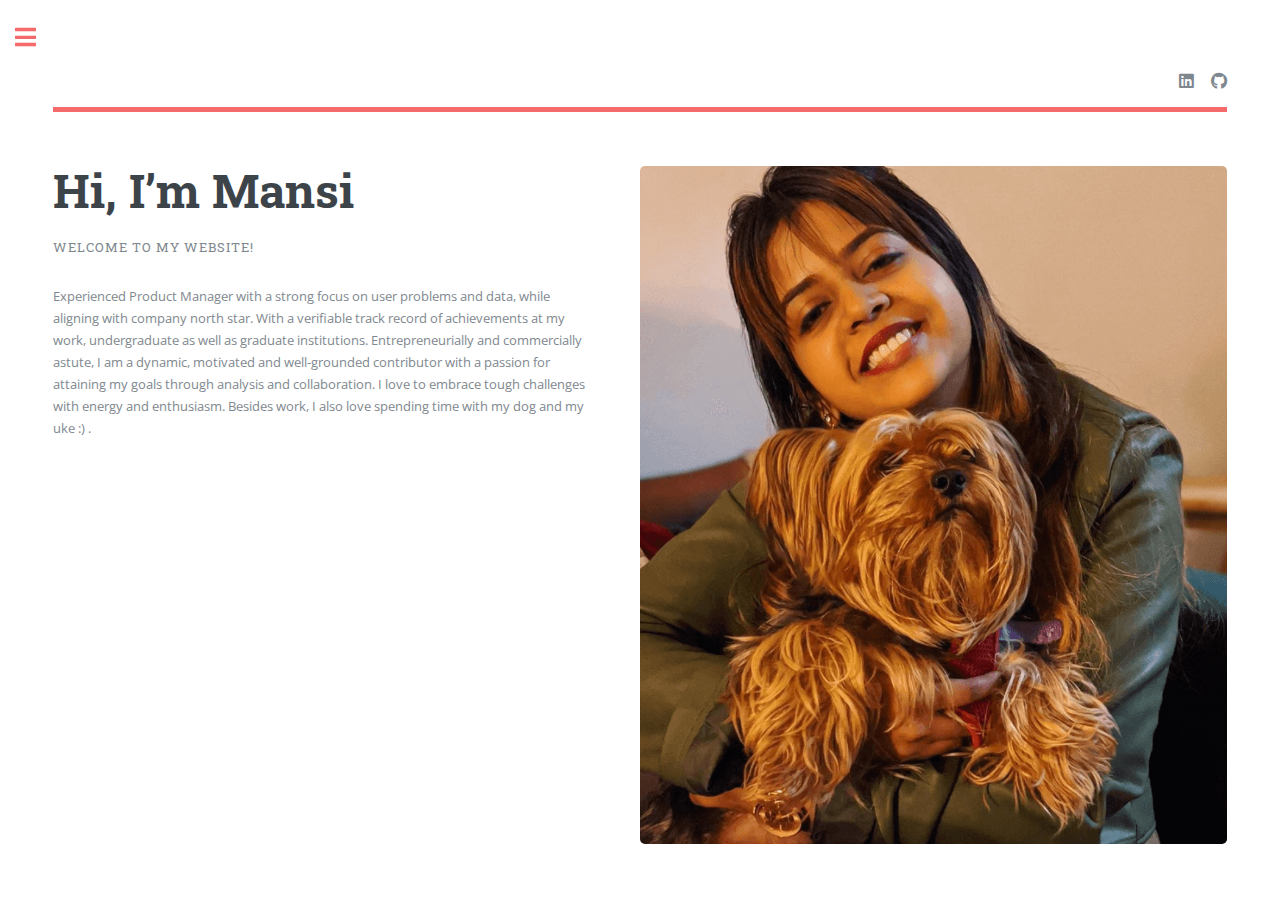
==== commit 7e46582f: "Update aboutme.html" ====
--- a/aboutme.html
+++ b/aboutme.html
@@ -38,7 +38,8 @@
 											<p>Welcome to my website! </p>
 										</header>
 										<p>
-											I am a Masters Student at the University of Maryland, College Park with extensive knowledge in Data Analytics, Product Management, and Marketing , with a verifiable track record of achievements in my undergraduate as well as graduate institution. Entrepreneurial and commercially astute, I am a dynamic, motivated and well-grounded change agent with a passion for attaining the unachievable through analysis and collaboration. I consistently demonstrate a can-do attitude and embrace tough challenges with energy and enthusiasm. Oh, and beside dogs, I also love spending time with my uke :)
+Experienced Product Manager with a strong focus on user problems and data, while aligning with company north star. With a verifiable track record of achievements at my work, undergraduate as well as graduate institutions. Entrepreneurially and commercially astute, I am a dynamic, motivated and well-grounded contributor with a passion for attaining my goals through analysis and collaboration. I love to embrace tough challenges with energy and enthusiasm. Besides work, I also love spending time with my dog and my uke :)
+
 											.</p>
 										<!-- <ul class="actions">
 											<li><a href="#" class="button big">Learn More</a></li>
